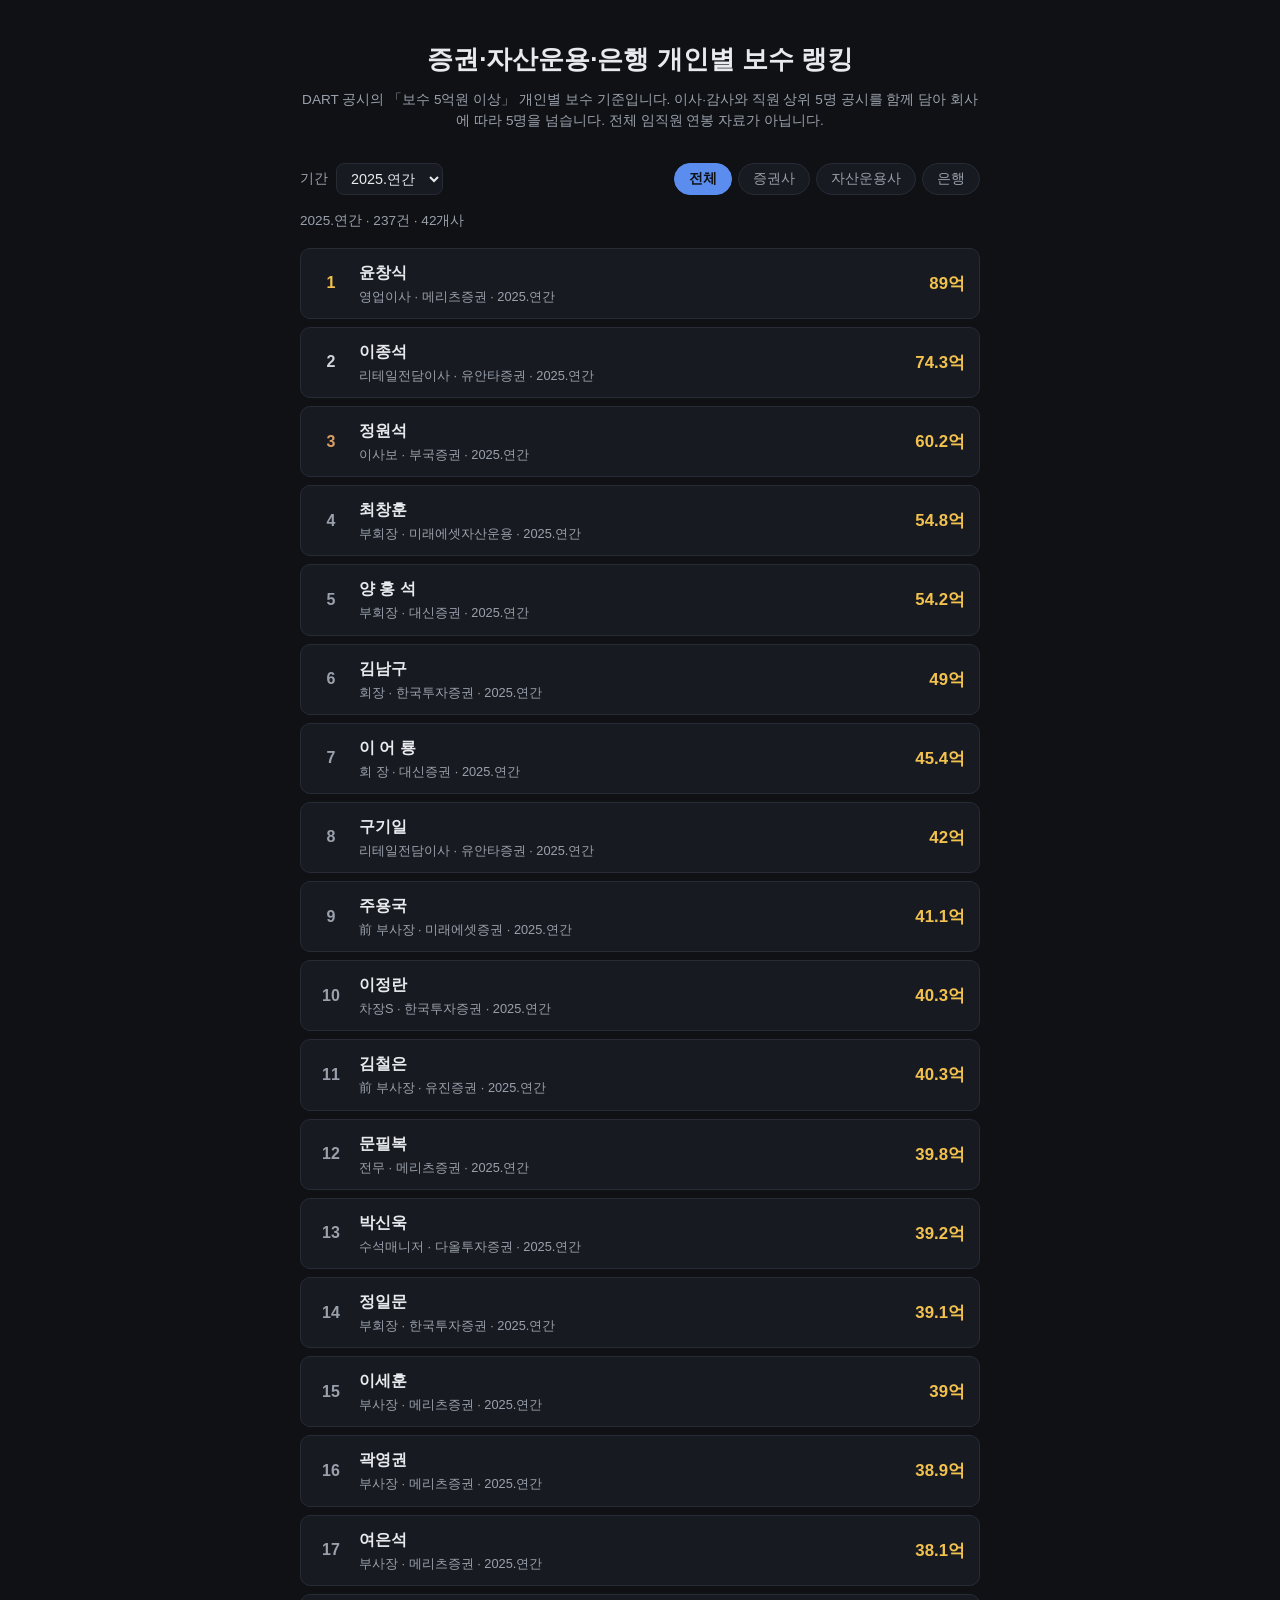
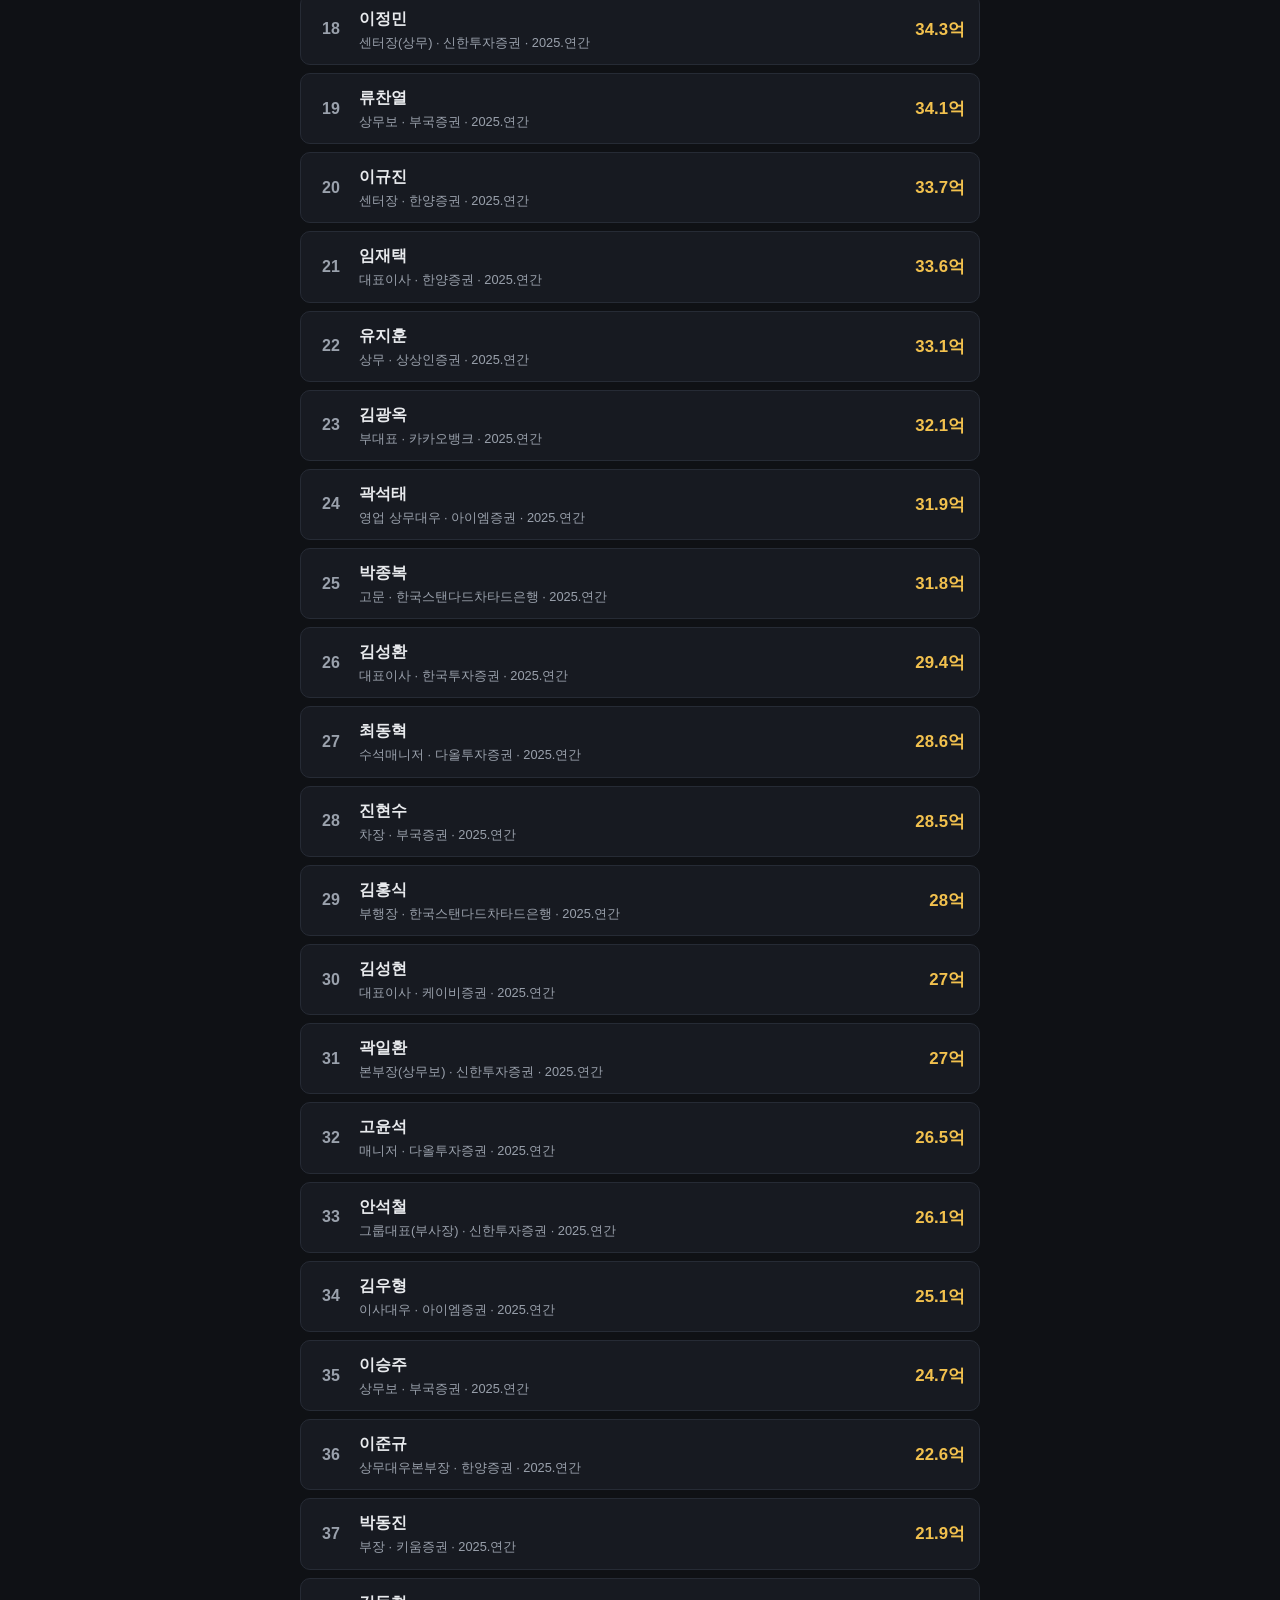
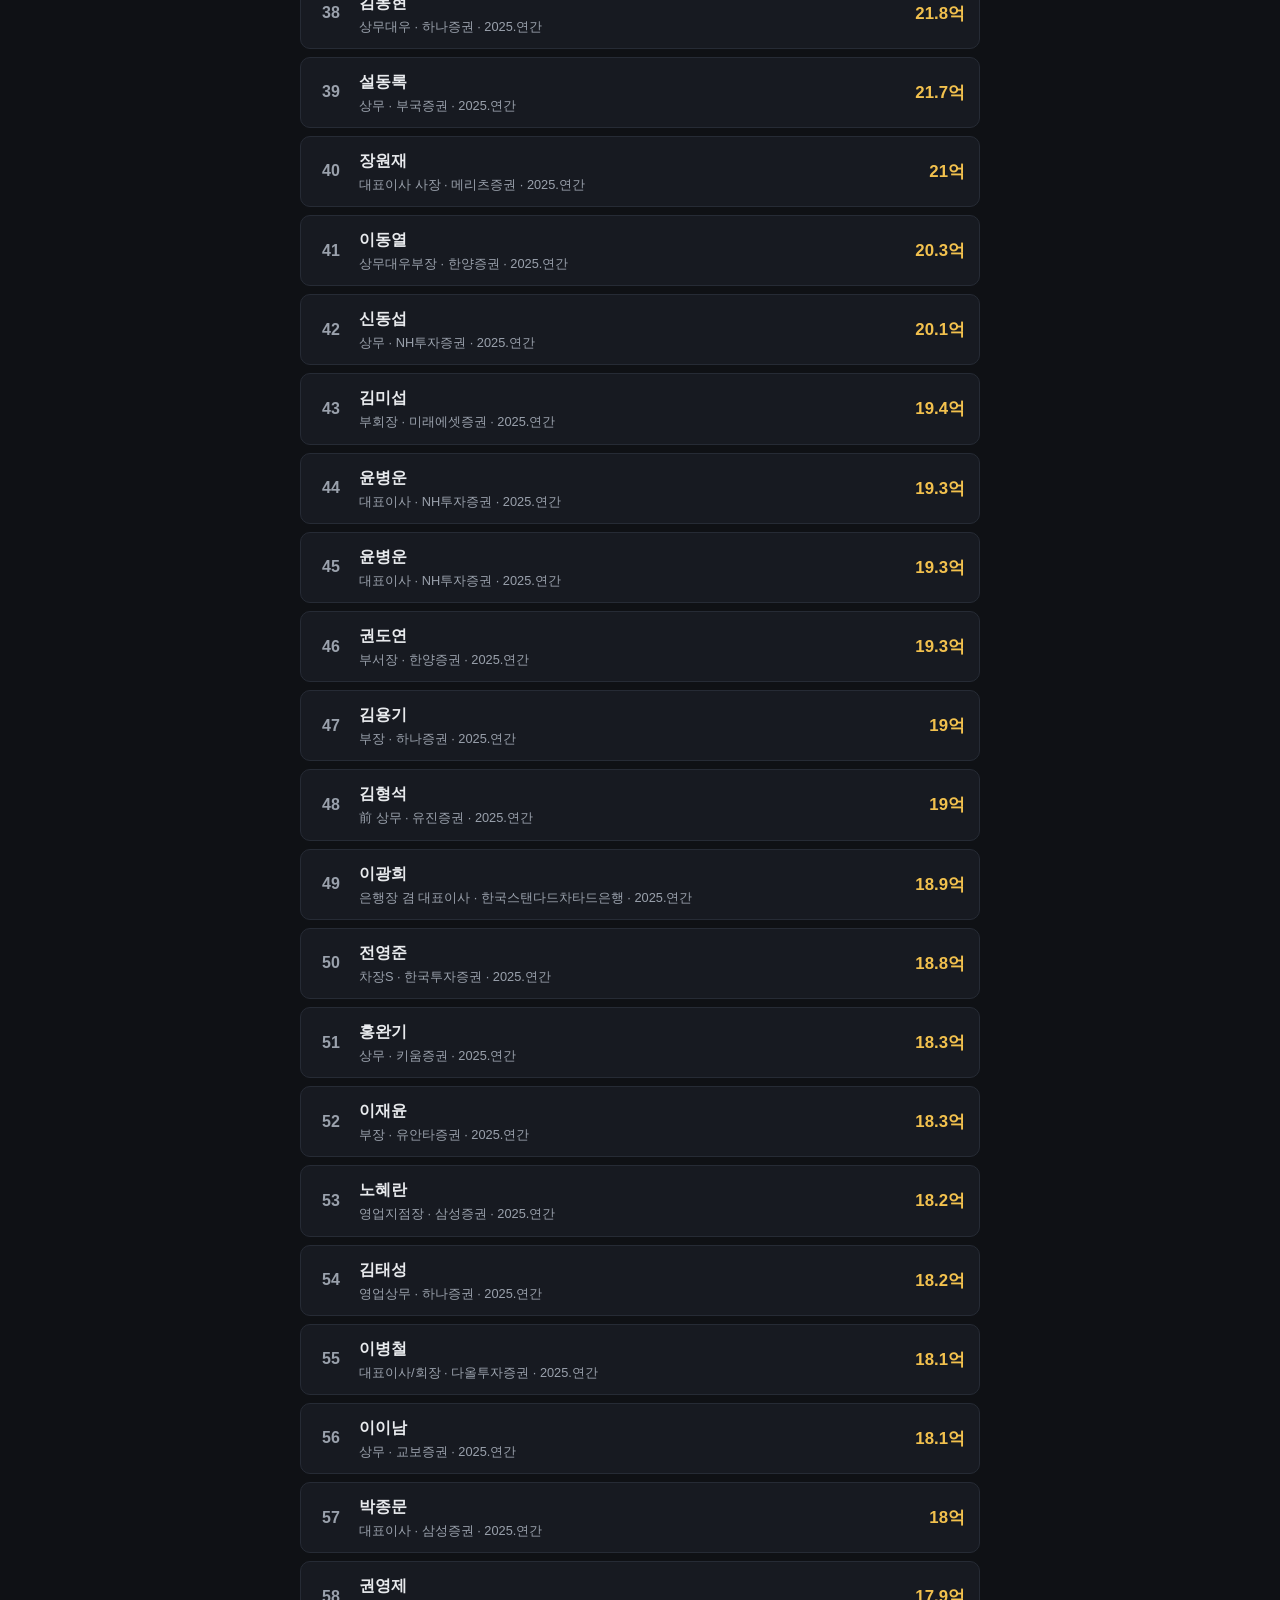
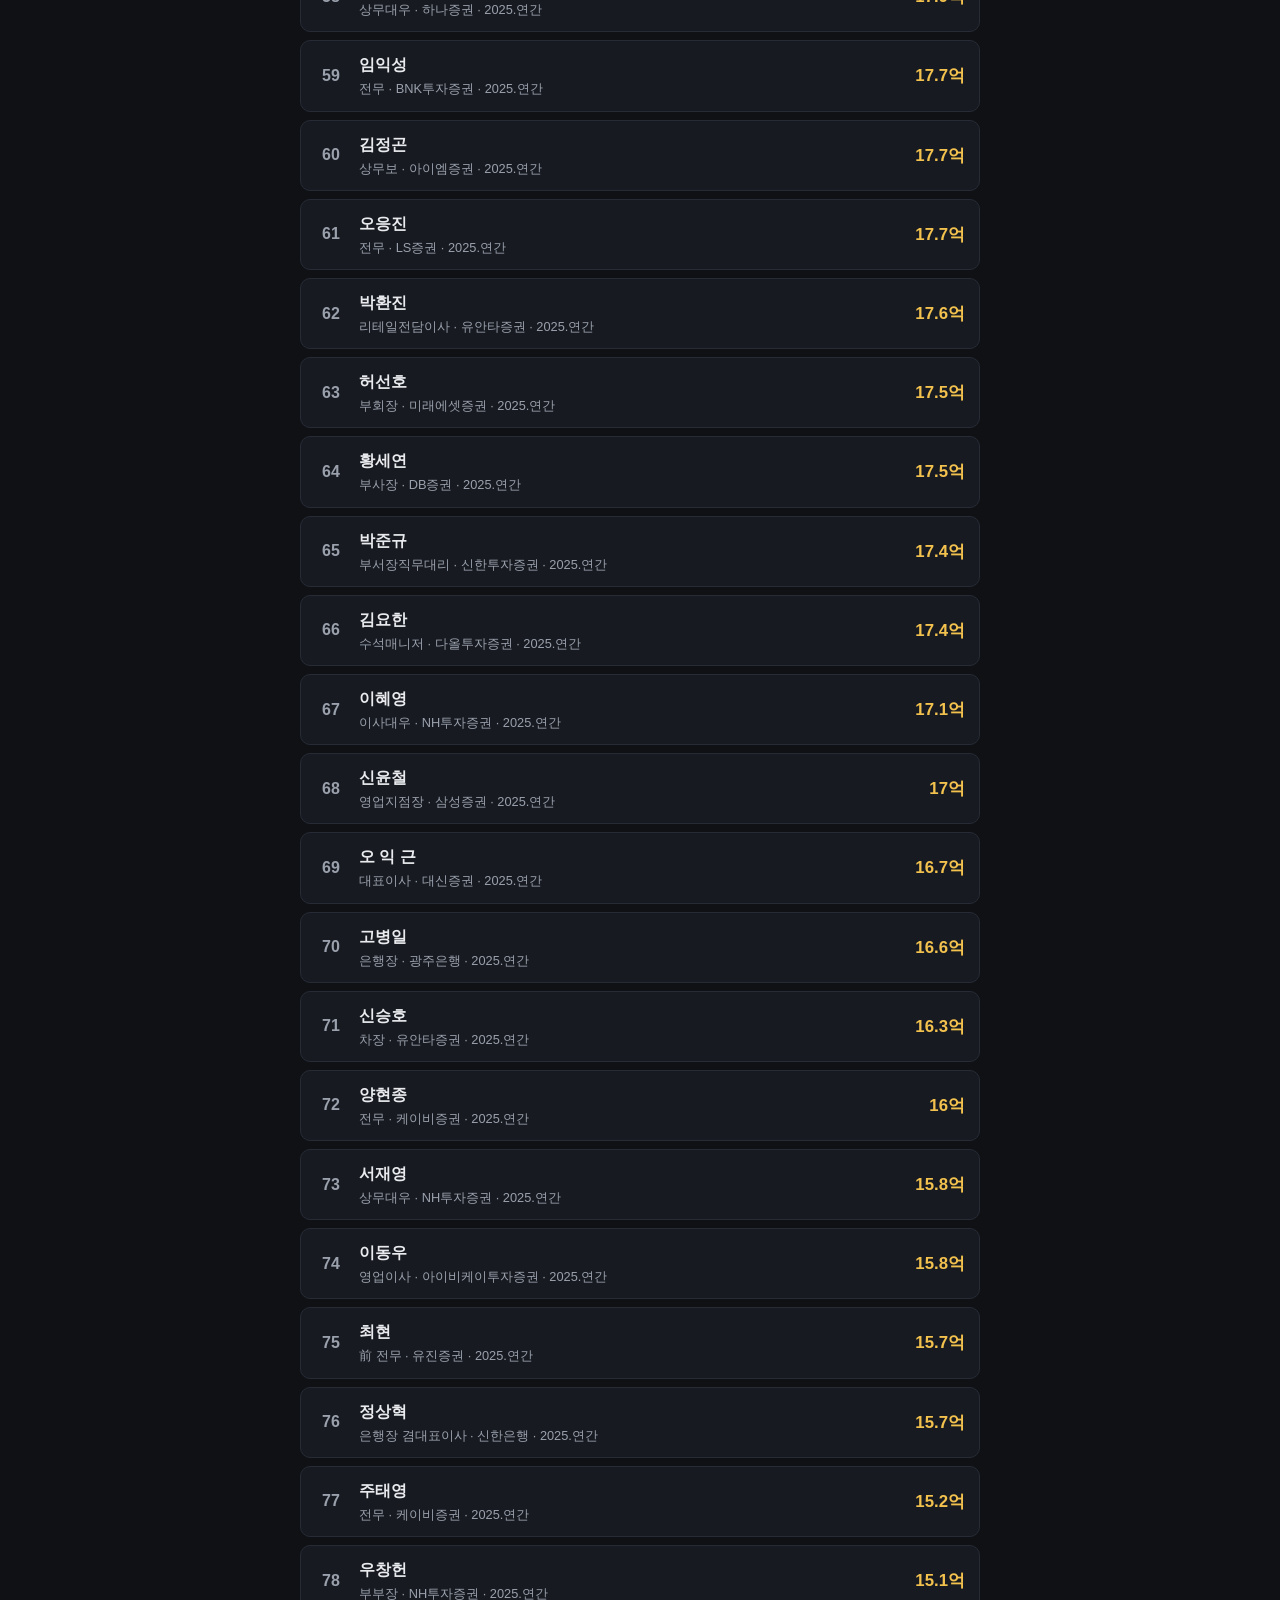
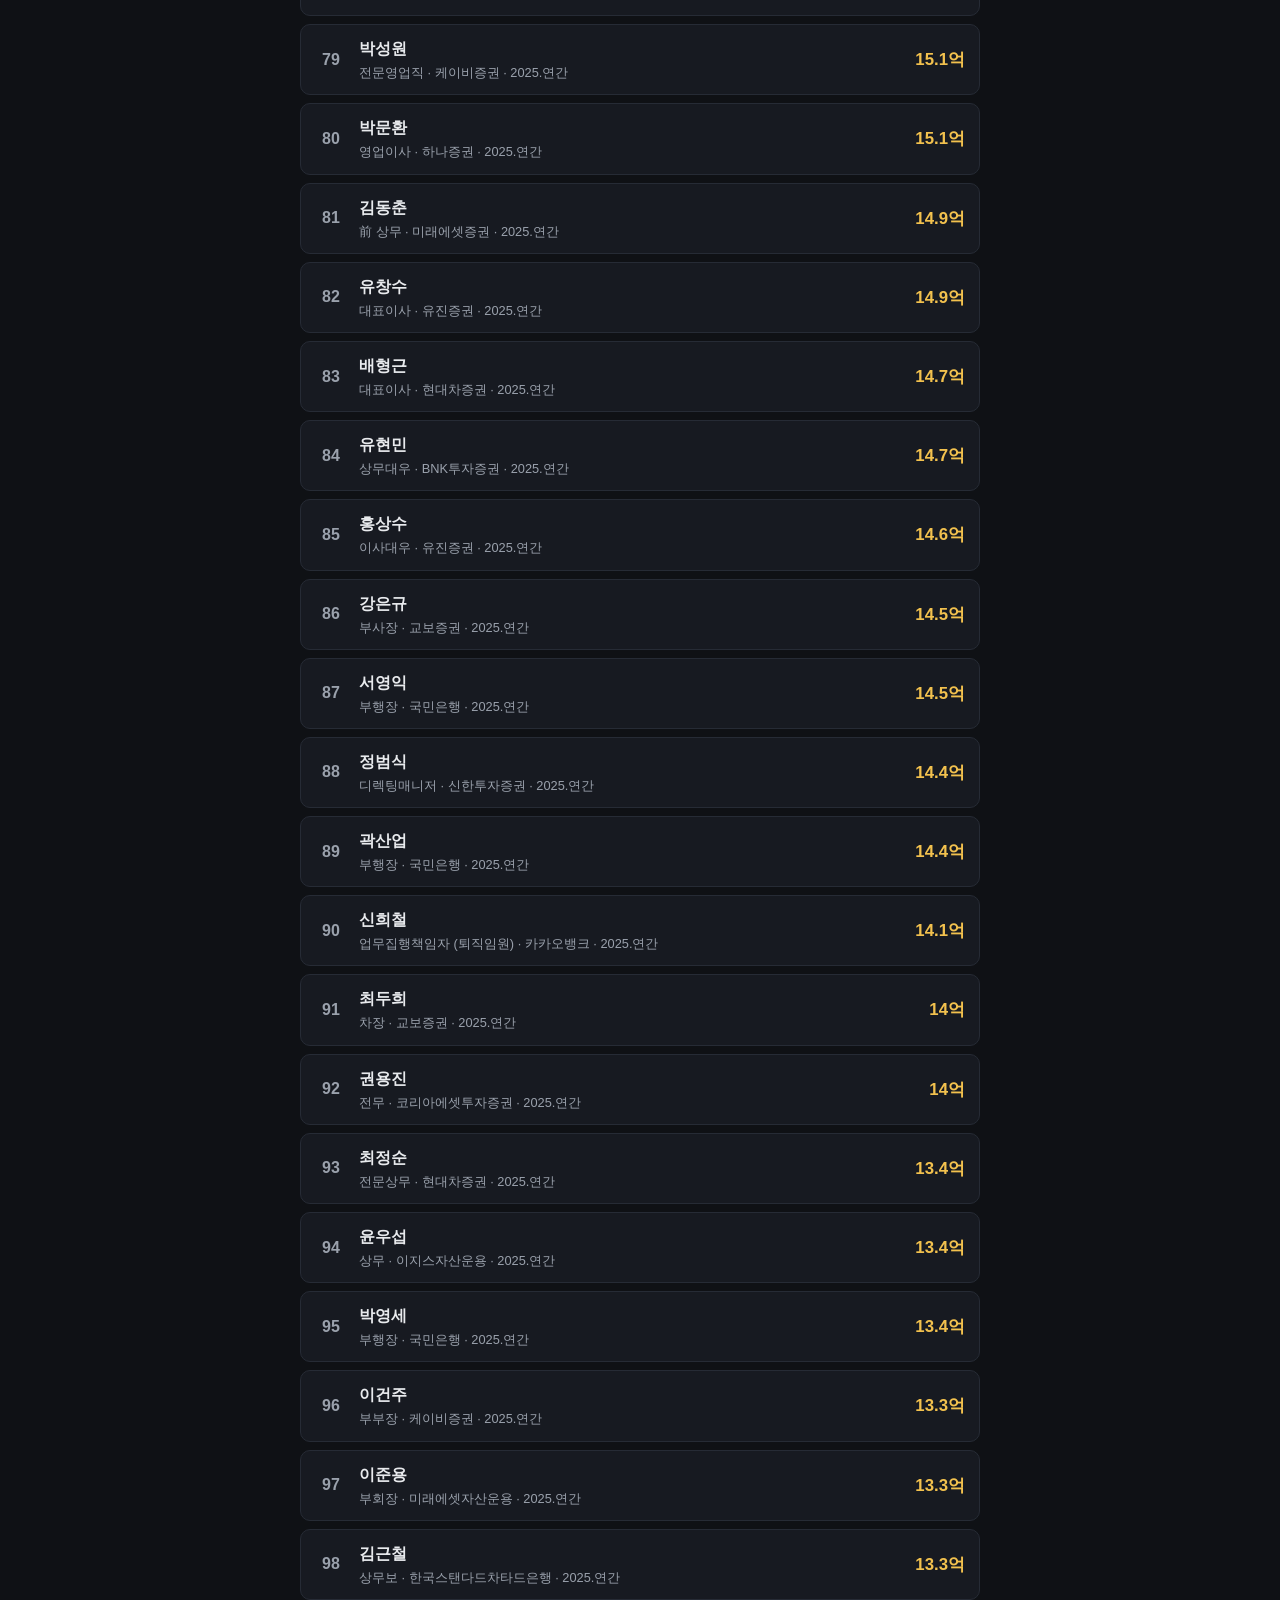
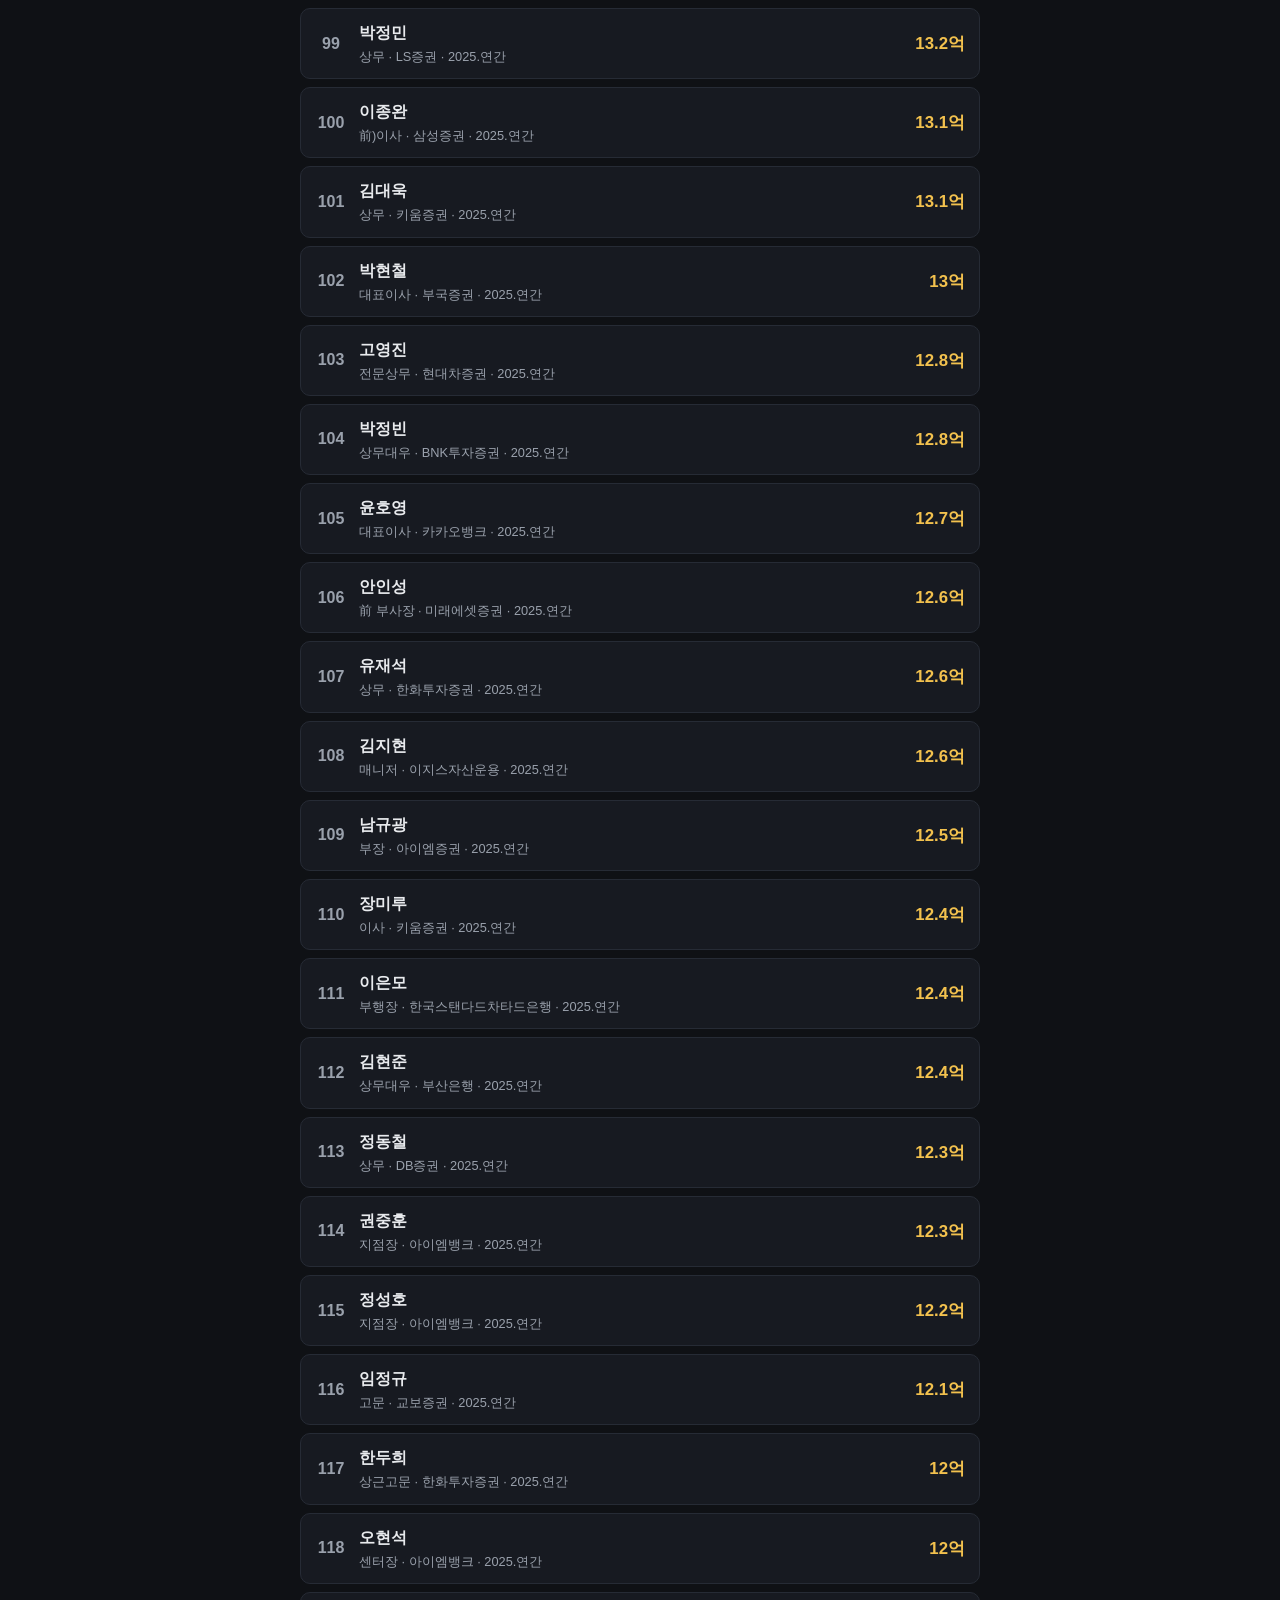
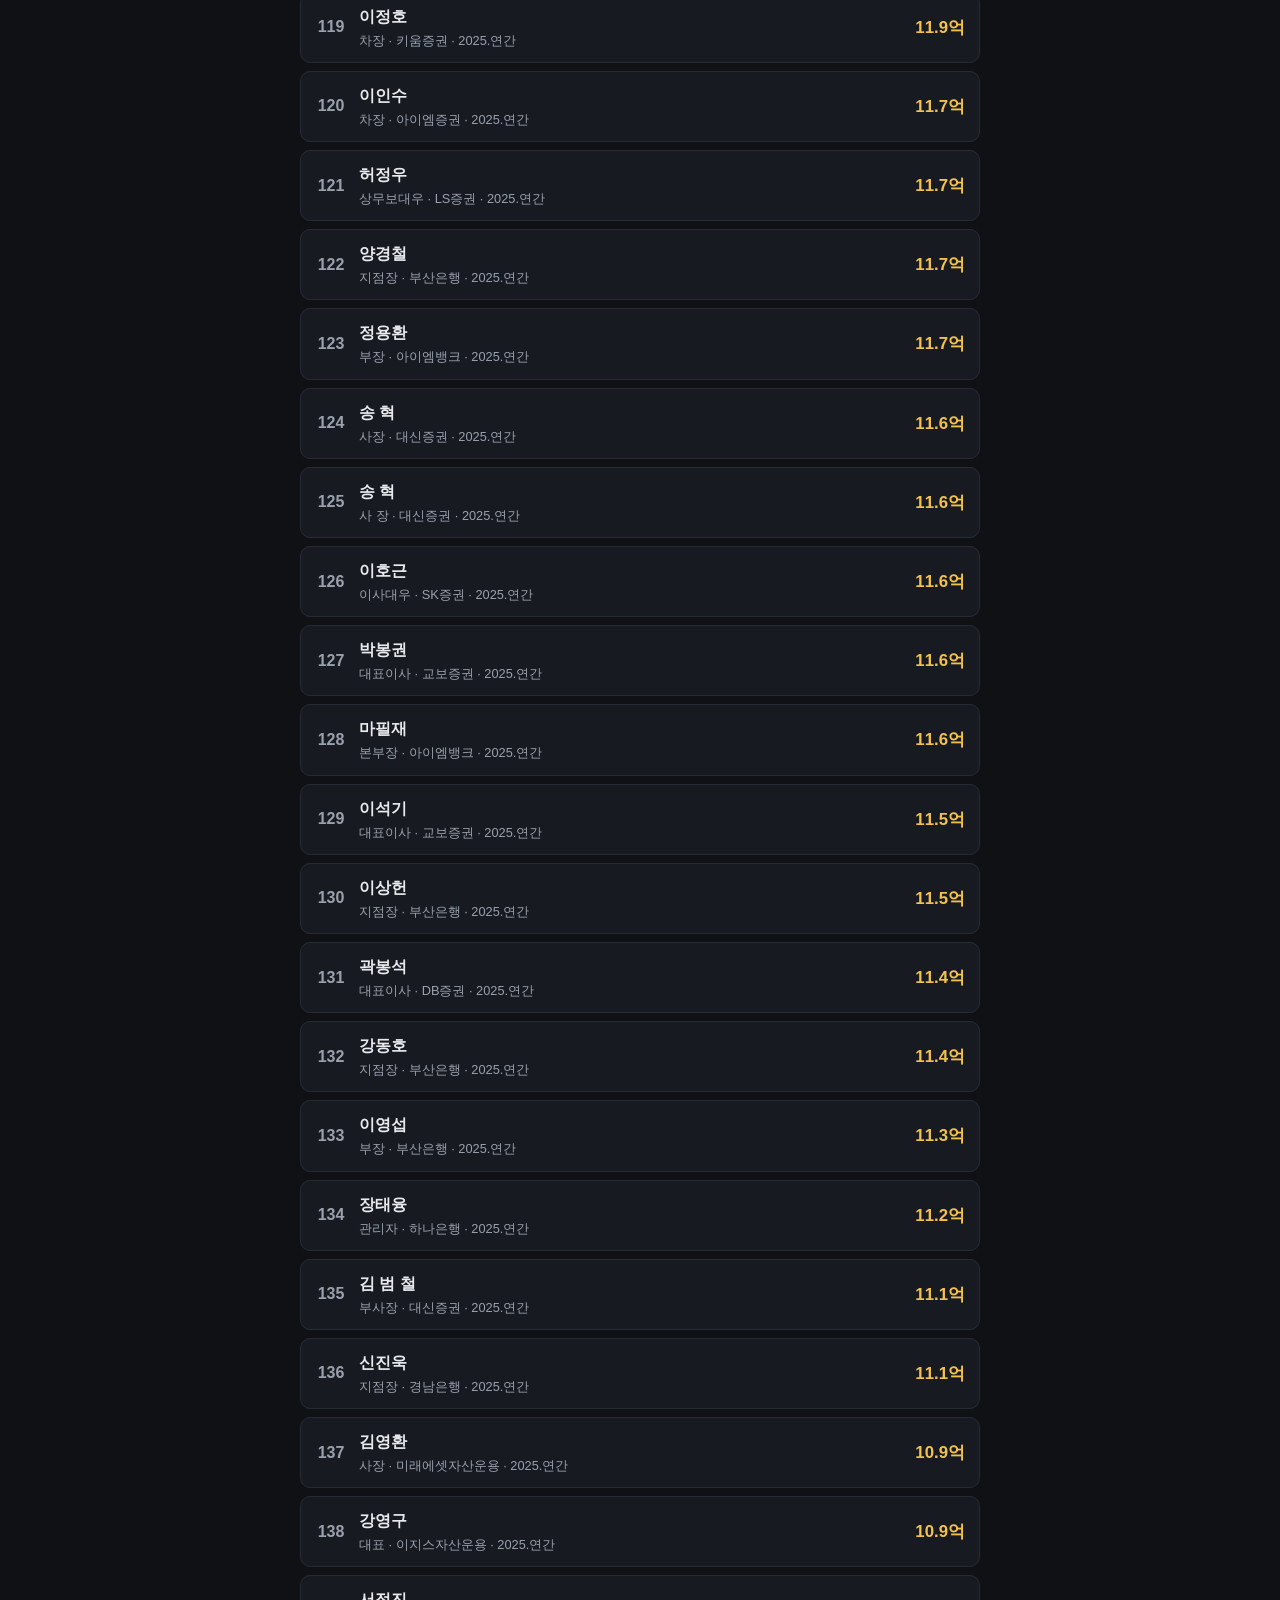
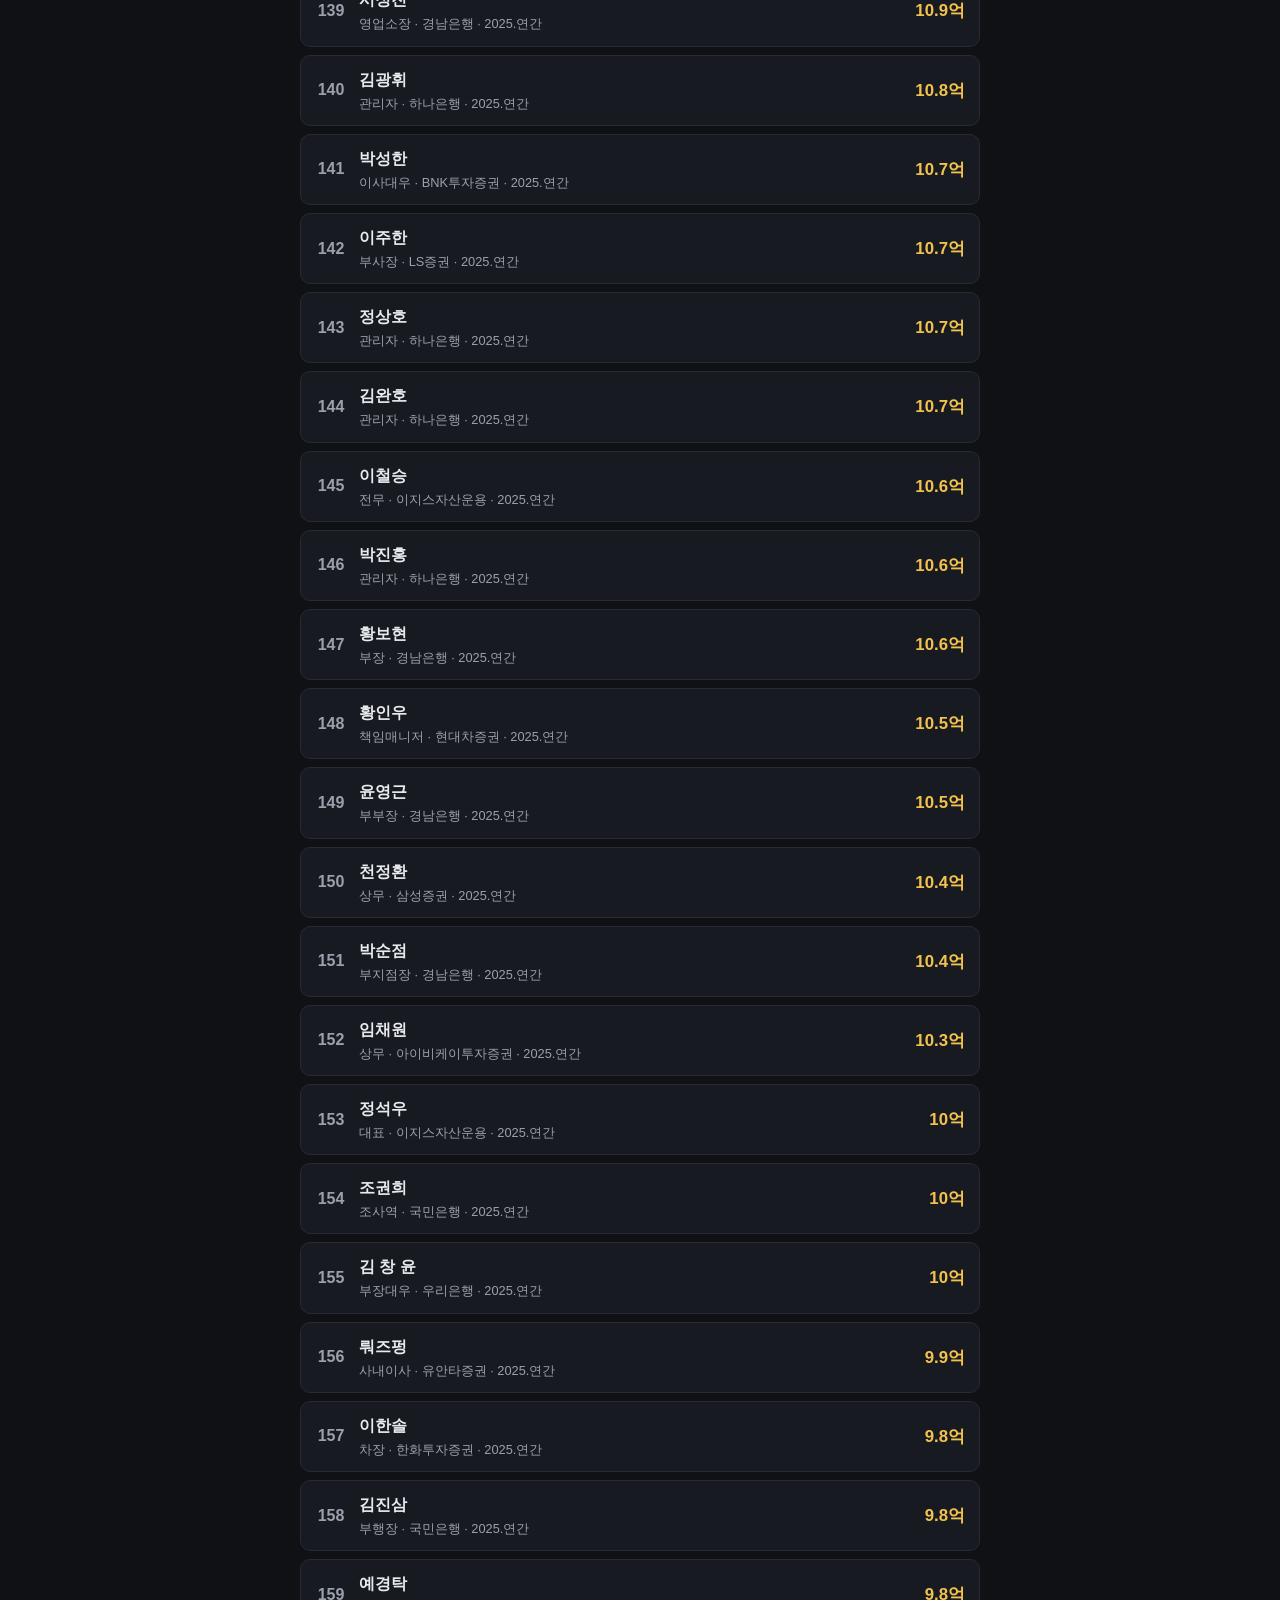
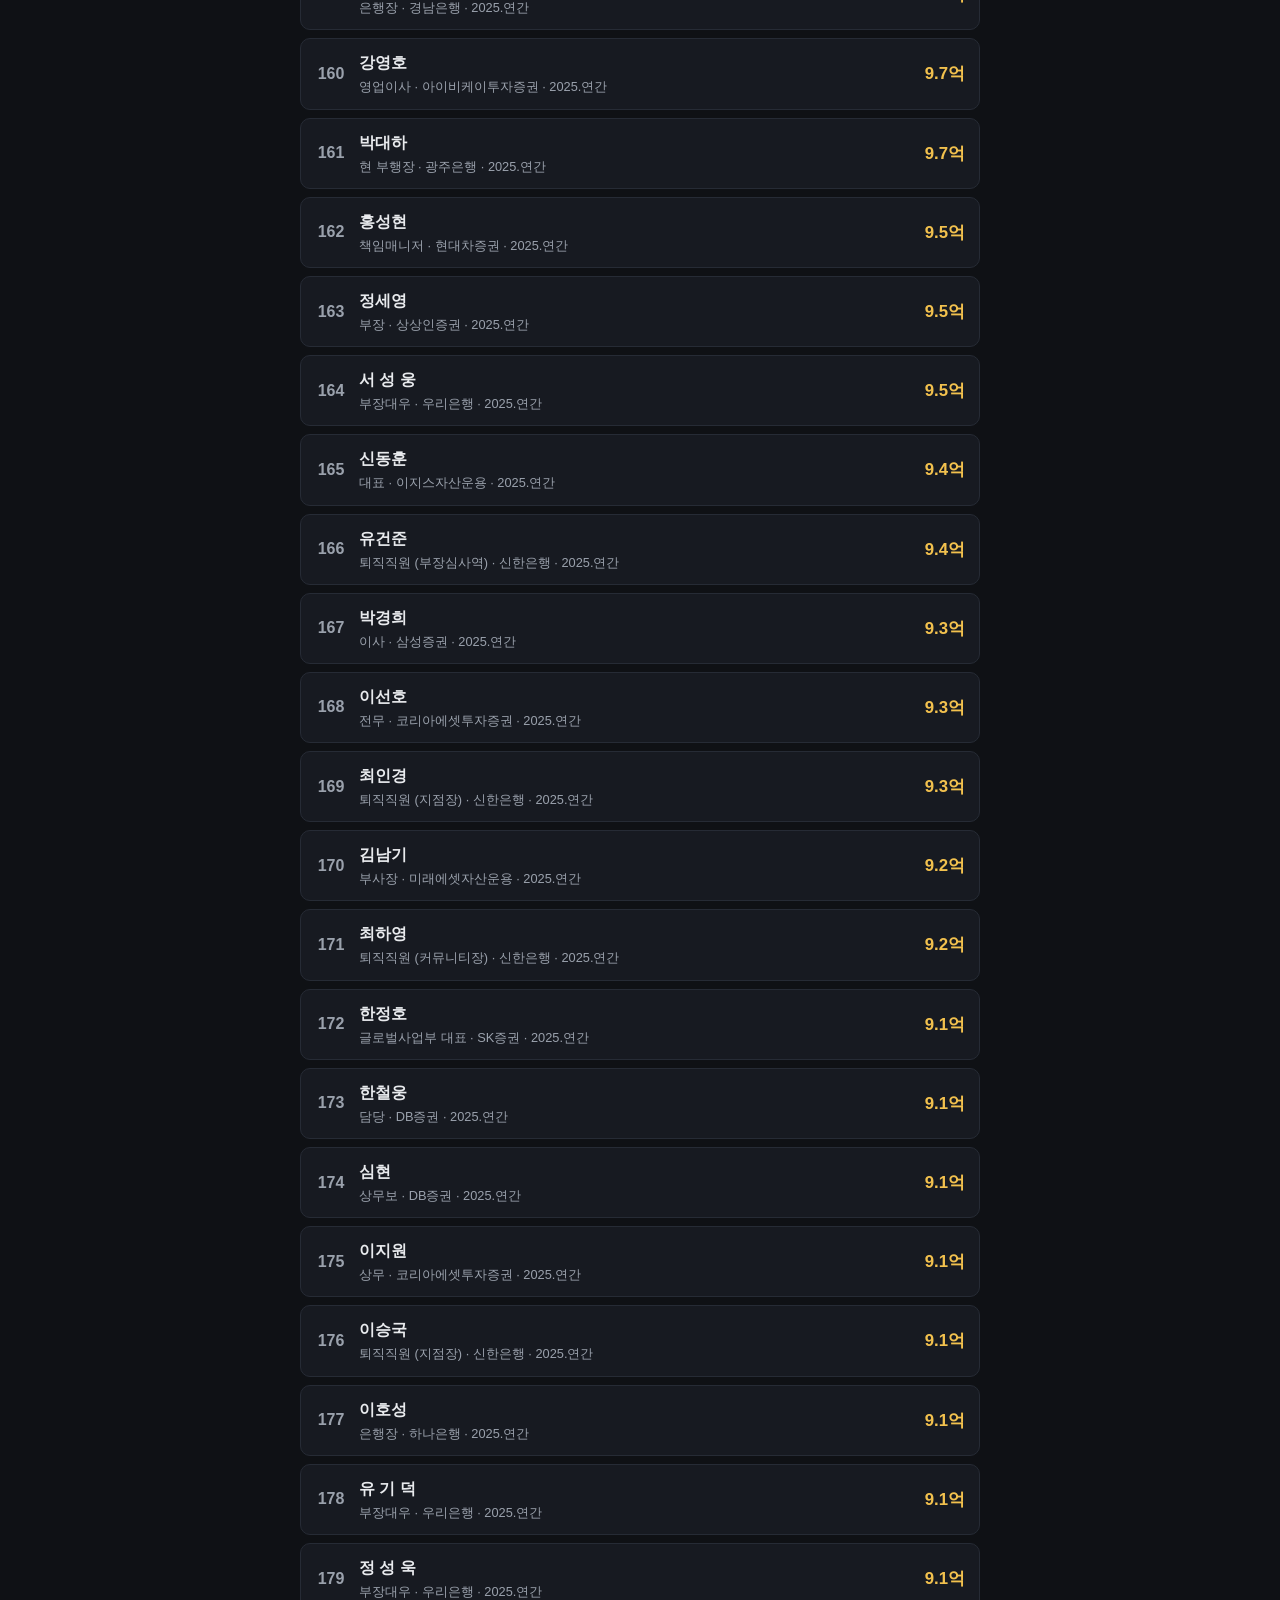
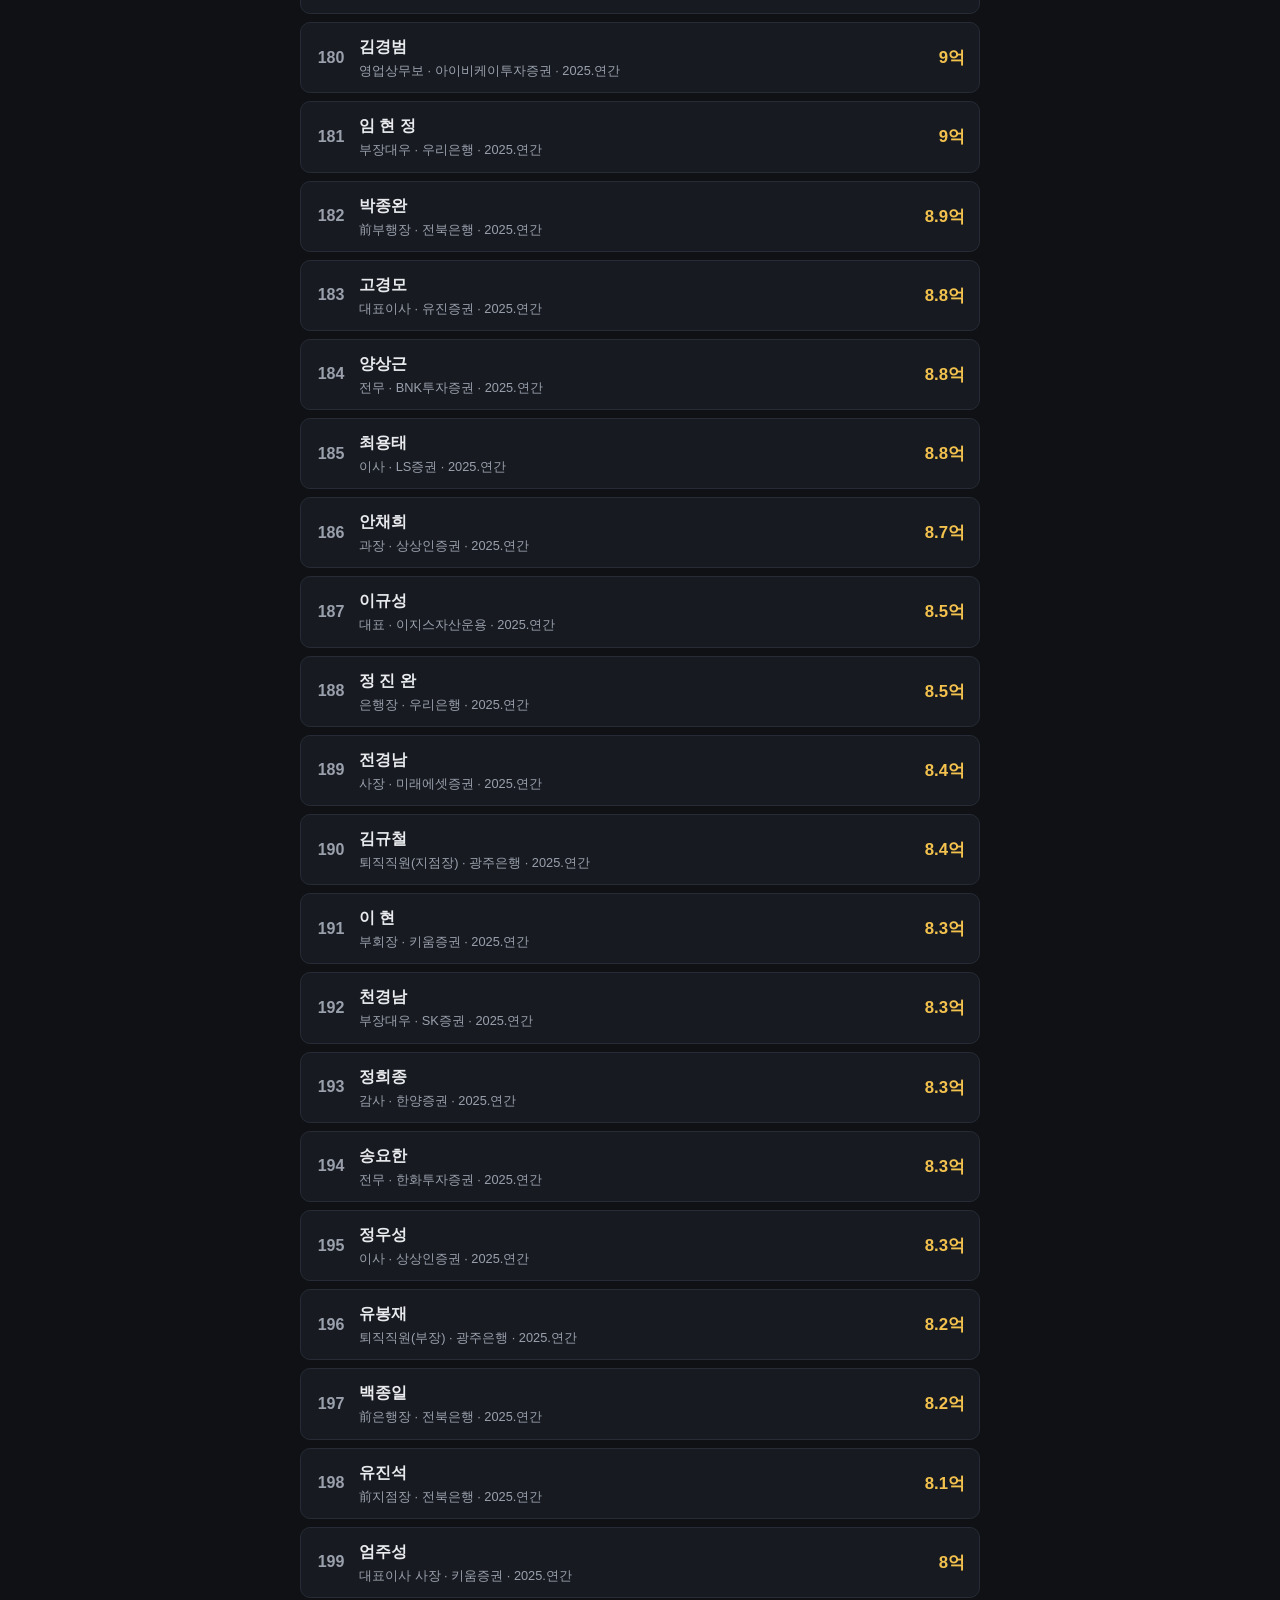
==== site/index.html @ e8e68975 "Add executive pay ranking site (OpenDART data pipeline + static site) Initial commit before final da" ====
<!DOCTYPE html>
<html lang="ko">
<head>
<meta charset="UTF-8" />
<meta name="viewport" content="width=device-width, initial-scale=1.0" />
<title>증권사·자산운용사·은행 보수 랭킹</title>
<link rel="stylesheet" href="style.css" />
</head>
<body>
  <header class="hero">
    <h1>증권·자산운용·은행 개인별 보수 랭킹</h1>
    <p class="note">
      DART 공시의 「보수 5억원 이상」 개인별 보수 기준입니다. 이사·감사와 직원 상위 5명 공시를 함께 담아
      회사에 따라 5명을 넘습니다. 전체 임직원 연봉 자료가 아닙니다.
    </p>
  </header>

  <main>
    <div class="controls">
      <label class="control">
        <span>기간</span>
        <select id="periodSelect"></select>
      </label>
      <div class="control sector-tabs" id="sectorTabs">
        <button class="tab active" data-sector="전체">전체</button>
        <button class="tab" data-sector="증권사">증권사</button>
        <button class="tab" data-sector="자산운용사">자산운용사</button>
        <button class="tab" data-sector="은행">은행</button>
      </div>
    </div>

    <div class="summary" id="summary"></div>

    <ol class="ranking" id="ranking"></ol>
  </main>

  <footer>
    <p>자료: OpenDART(금융감독원 전자공시시스템) · 5억원 이상 공시 기준</p>
  </footer>

  <script src="data.js"></script>
  <script src="app.js"></script>
</body>
</html>
---- site/style.css ----
:root {
  --bg: #0f1115;
  --card: #171a21;
  --border: #262b35;
  --text: #e8eaed;
  --muted: #9aa1ac;
  --accent: #f2c14e;
  --accent-2: #5b8def;
}

* { box-sizing: border-box; }

body {
  margin: 0;
  background: var(--bg);
  color: var(--text);
  font-family: -apple-system, BlinkMacSystemFont, "Segoe UI", "Malgun Gothic", sans-serif;
  line-height: 1.5;
}

.hero {
  max-width: 720px;
  margin: 0 auto;
  padding: 40px 20px 12px;
  text-align: center;
}

.hero h1 {
  font-size: 1.6rem;
  margin: 0 0 12px;
}

.hero .note {
  font-size: 0.85rem;
  color: var(--muted);
  margin: 0;
}

main {
  max-width: 720px;
  margin: 0 auto;
  padding: 20px;
}

.controls {
  display: flex;
  flex-wrap: wrap;
  gap: 12px;
  align-items: center;
  justify-content: space-between;
  margin-bottom: 16px;
}

.control {
  display: flex;
  align-items: center;
  gap: 8px;
  font-size: 0.85rem;
  color: var(--muted);
}

select {
  background: var(--card);
  color: var(--text);
  border: 1px solid var(--border);
  border-radius: 8px;
  padding: 6px 10px;
  font-size: 0.9rem;
}

.sector-tabs {
  display: flex;
  gap: 6px;
}

.tab {
  background: var(--card);
  color: var(--muted);
  border: 1px solid var(--border);
  border-radius: 999px;
  padding: 6px 14px;
  font-size: 0.85rem;
  cursor: pointer;
}

.tab.active {
  background: var(--accent-2);
  color: #0f1115;
  border-color: var(--accent-2);
  font-weight: 600;
}

.summary {
  font-size: 0.85rem;
  color: var(--muted);
  margin-bottom: 16px;
}

.ranking {
  list-style: none;
  margin: 0;
  padding: 0;
  display: flex;
  flex-direction: column;
  gap: 8px;
}

.row {
  display: grid;
  grid-template-columns: 32px 1fr auto;
  align-items: center;
  gap: 12px;
  background: var(--card);
  border: 1px solid var(--border);
  border-radius: 10px;
  padding: 12px 14px;
}

.rank {
  font-weight: 700;
  color: var(--muted);
  text-align: center;
}

.row:nth-child(1) .rank { color: var(--accent); }
.row:nth-child(2) .rank { color: #cfd4dc; }
.row:nth-child(3) .rank { color: #d9a066; }

.who .name {
  font-weight: 600;
  font-size: 1rem;
}

.who .meta {
  font-size: 0.8rem;
  color: var(--muted);
  margin-top: 2px;
}

.amount {
  font-weight: 700;
  font-size: 1.05rem;
  color: var(--accent);
  white-space: nowrap;
}

footer {
  text-align: center;
  color: var(--muted);
  font-size: 0.8rem;
  padding: 30px 20px 50px;
}

.empty {
  text-align: center;
  color: var(--muted);
  padding: 40px 0;
}
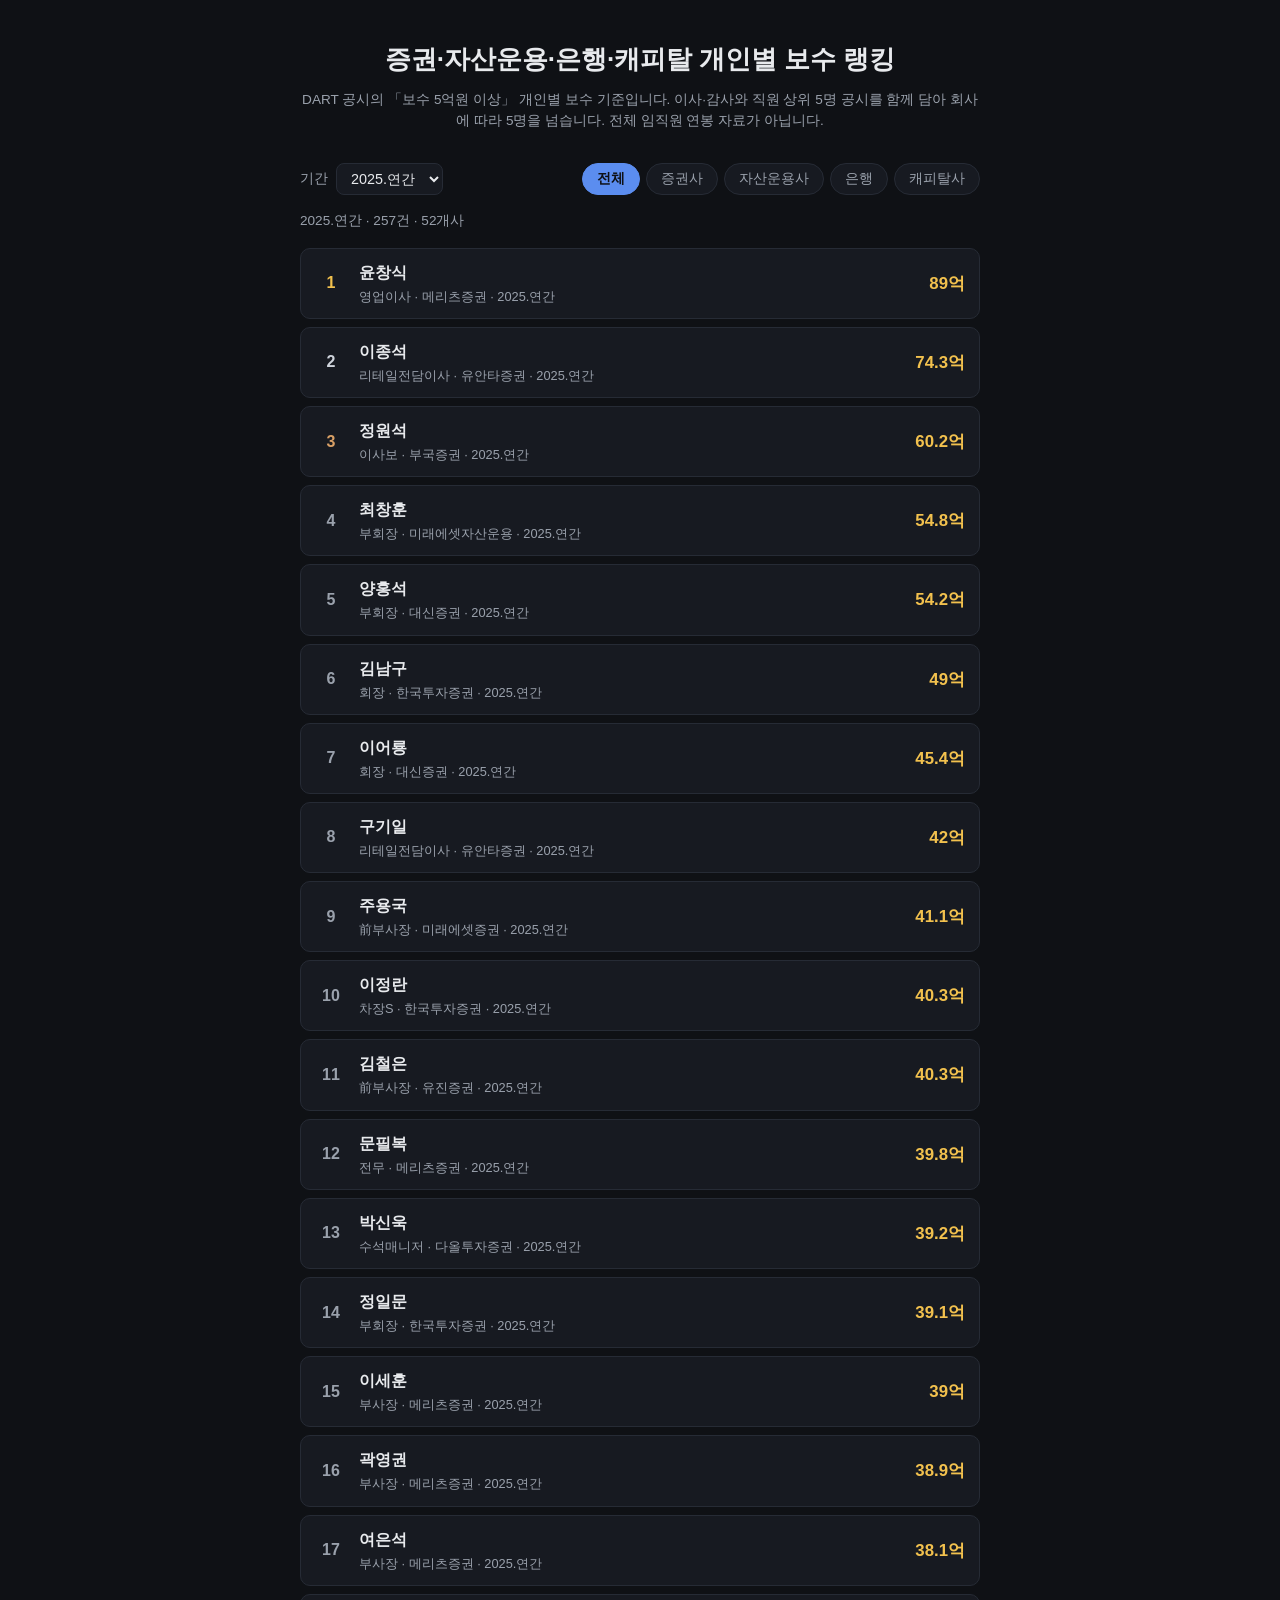
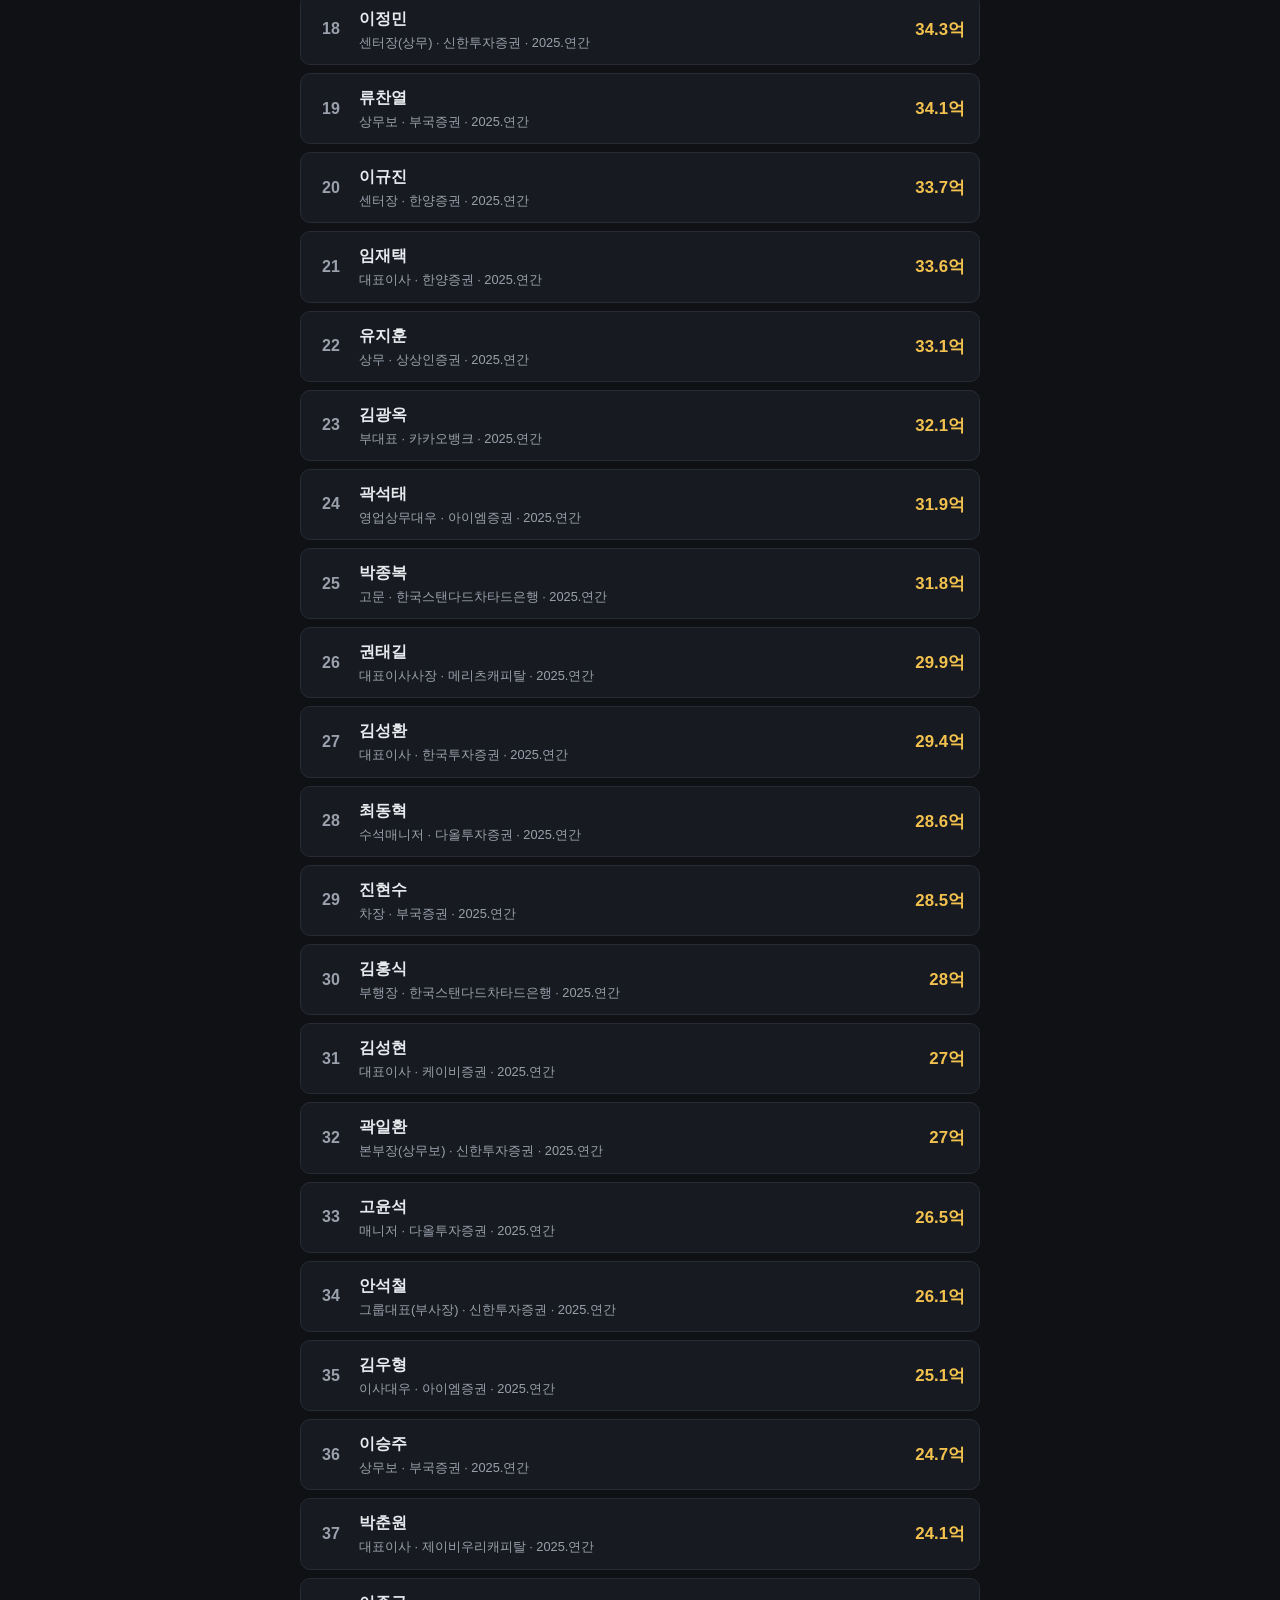
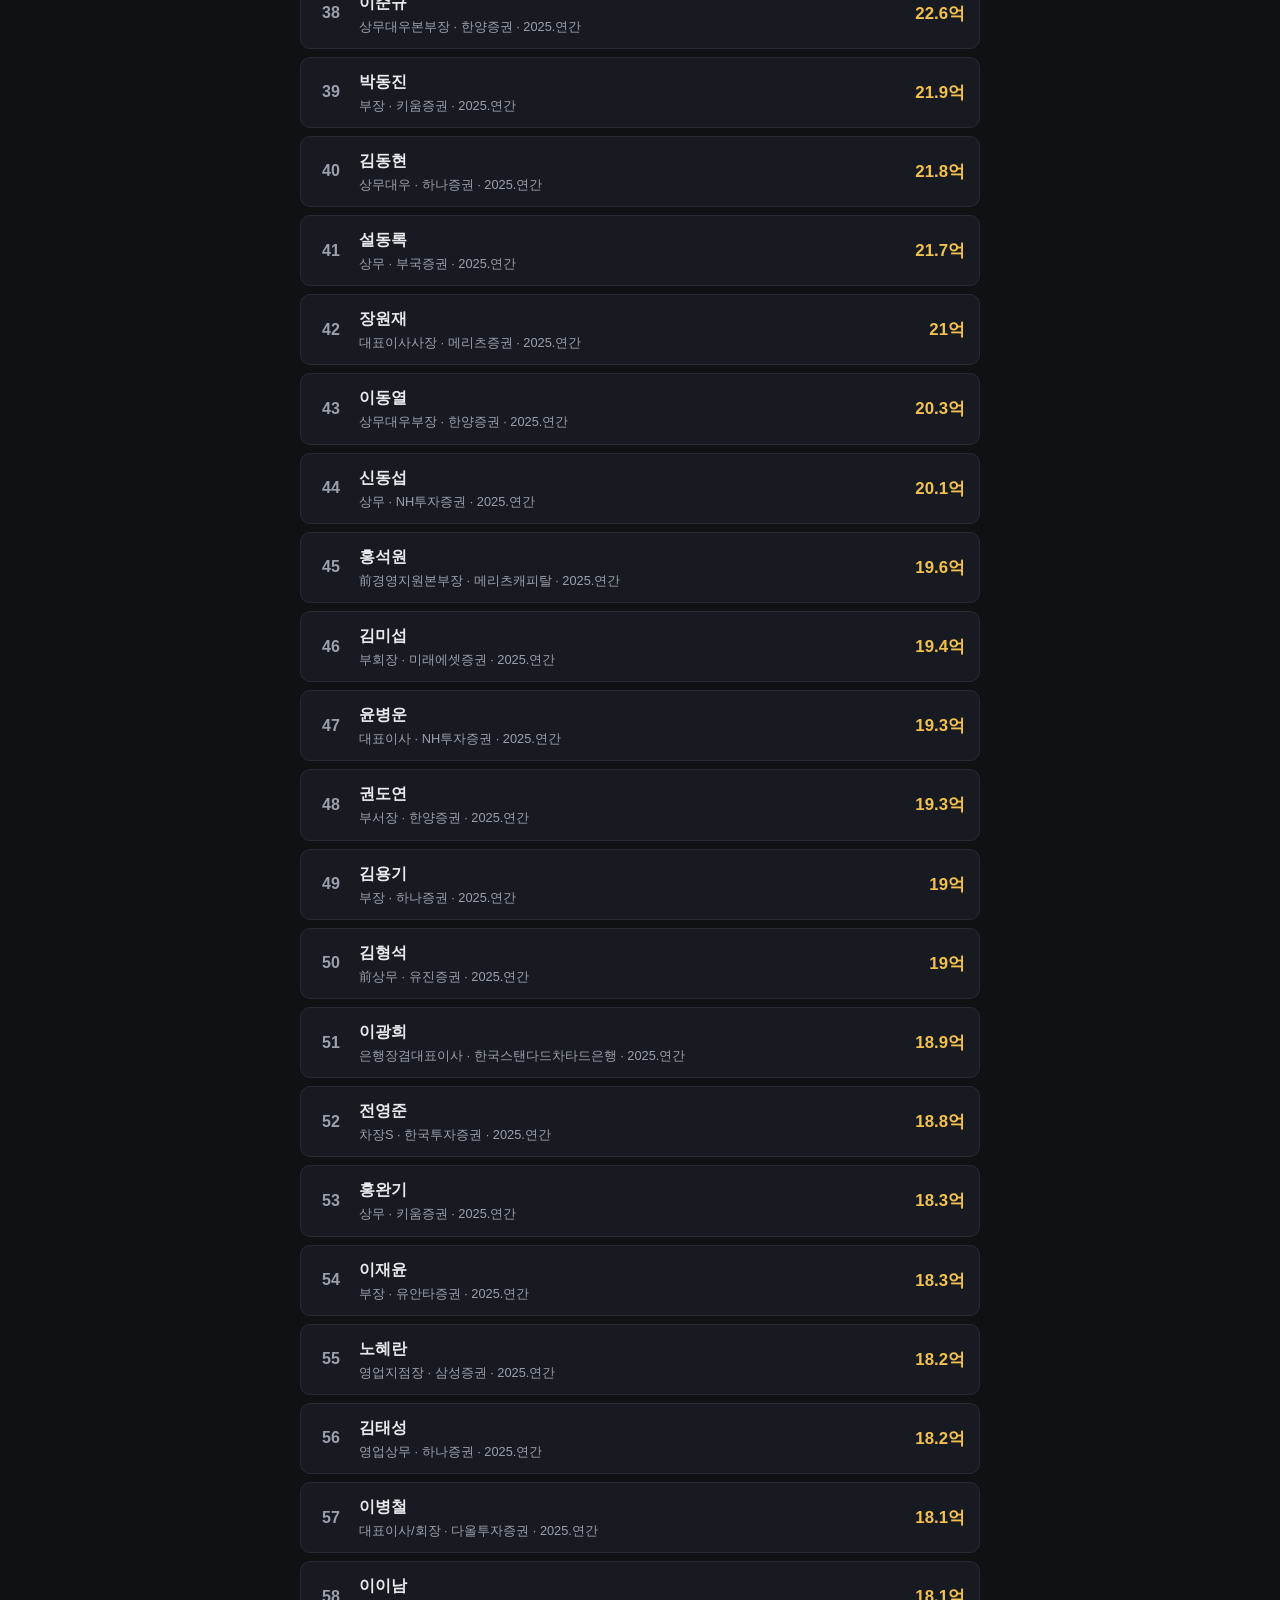
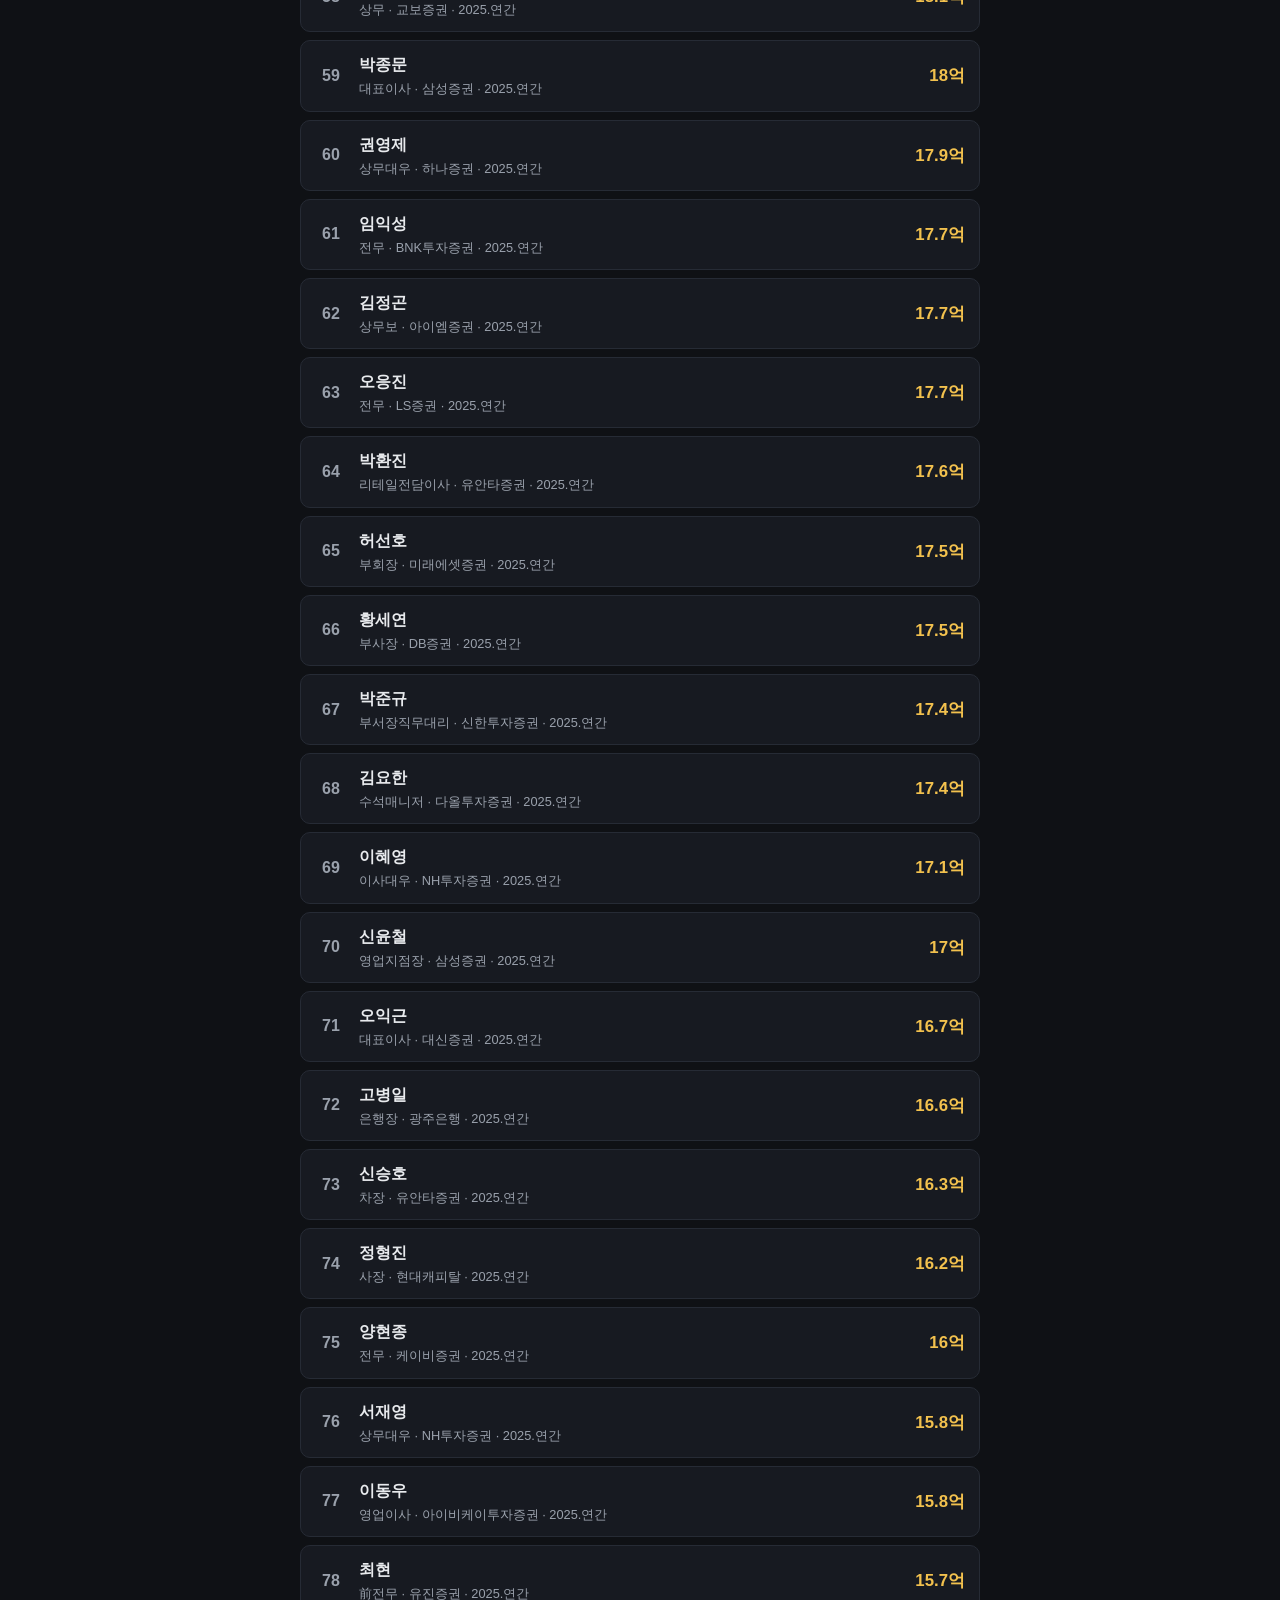
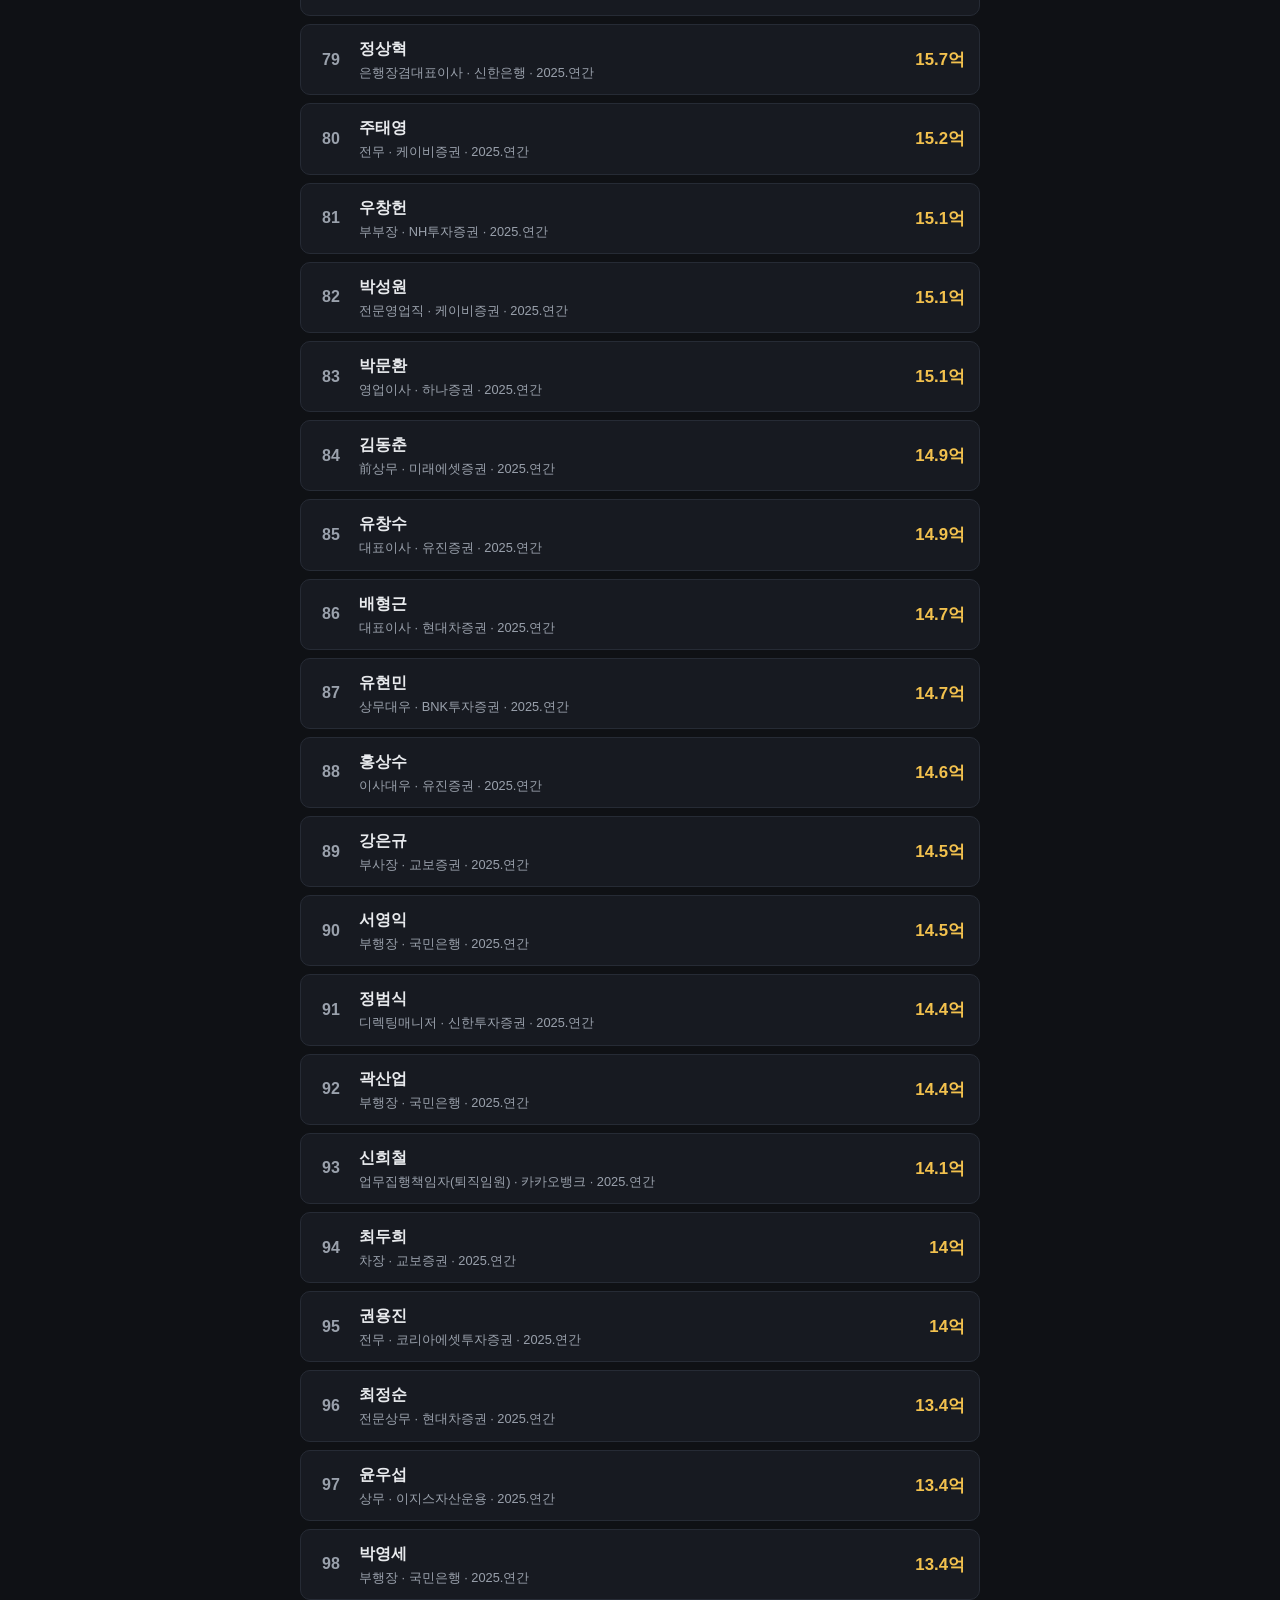
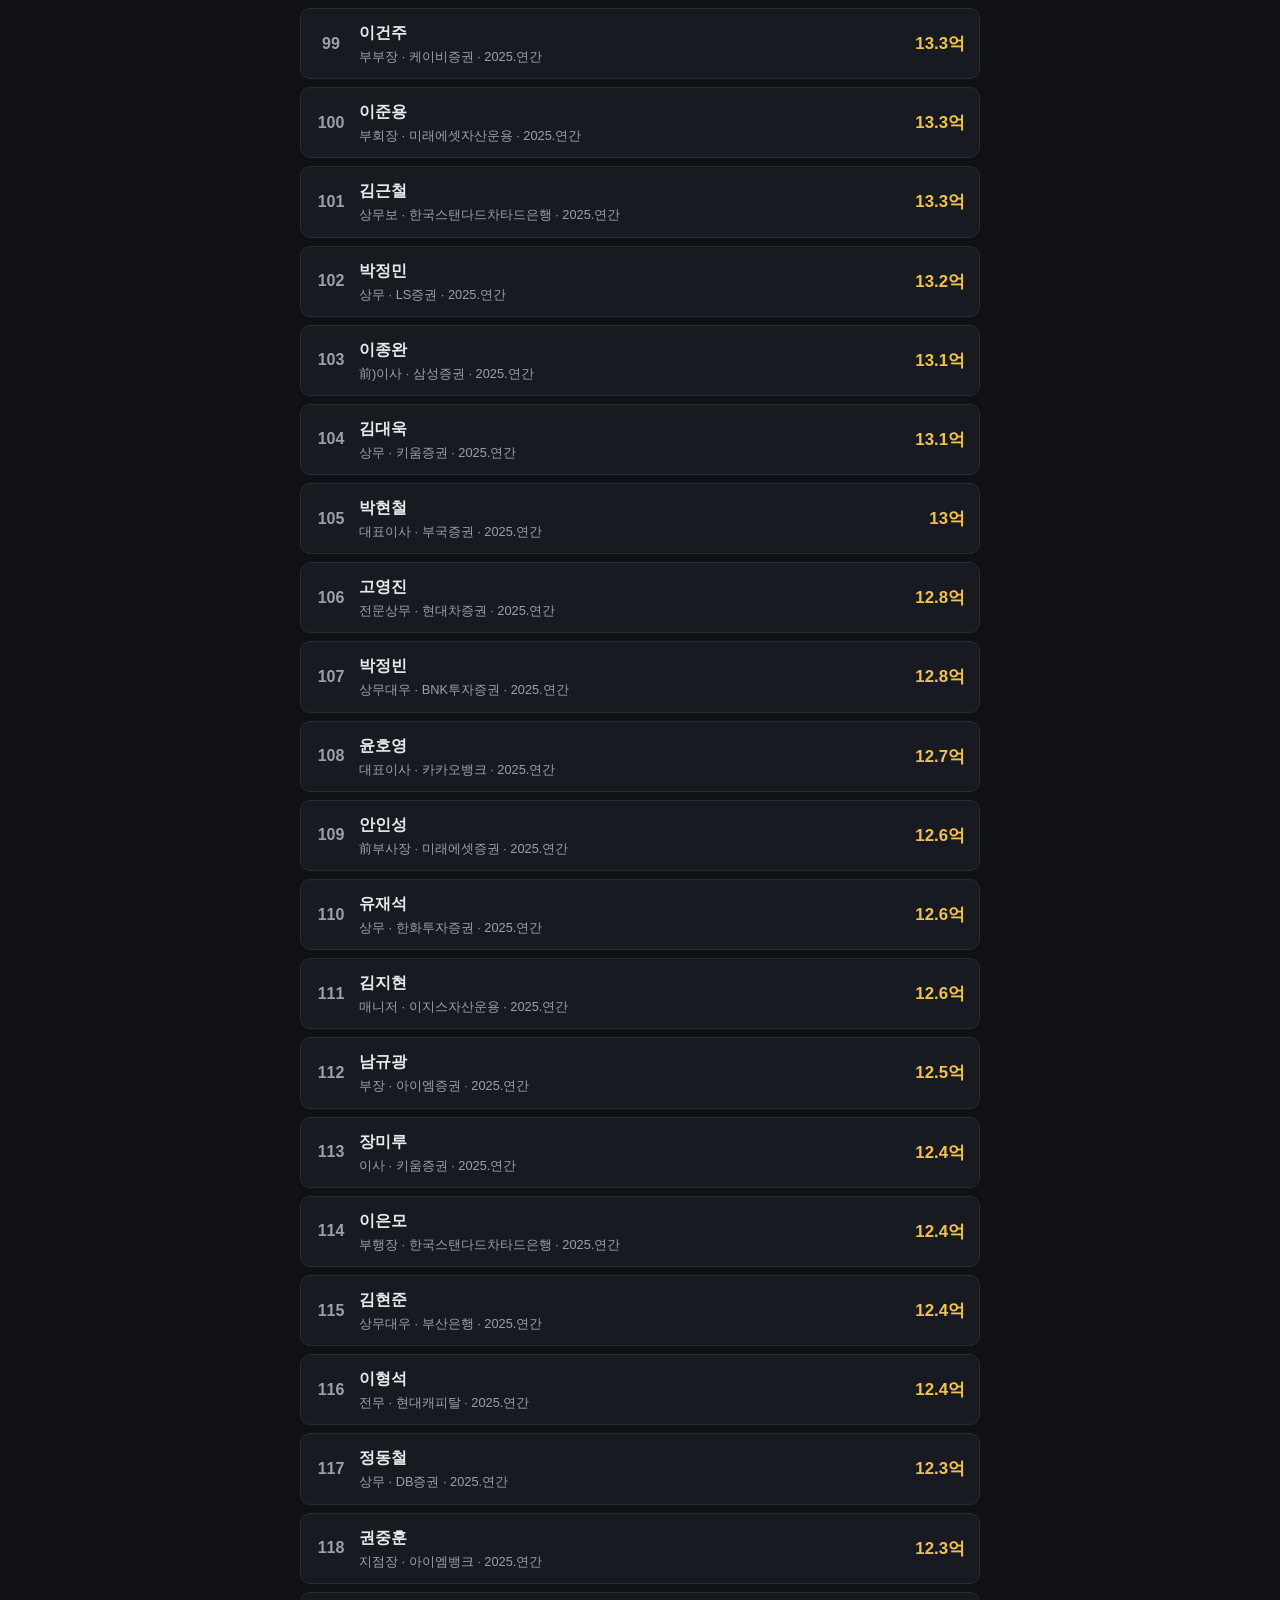
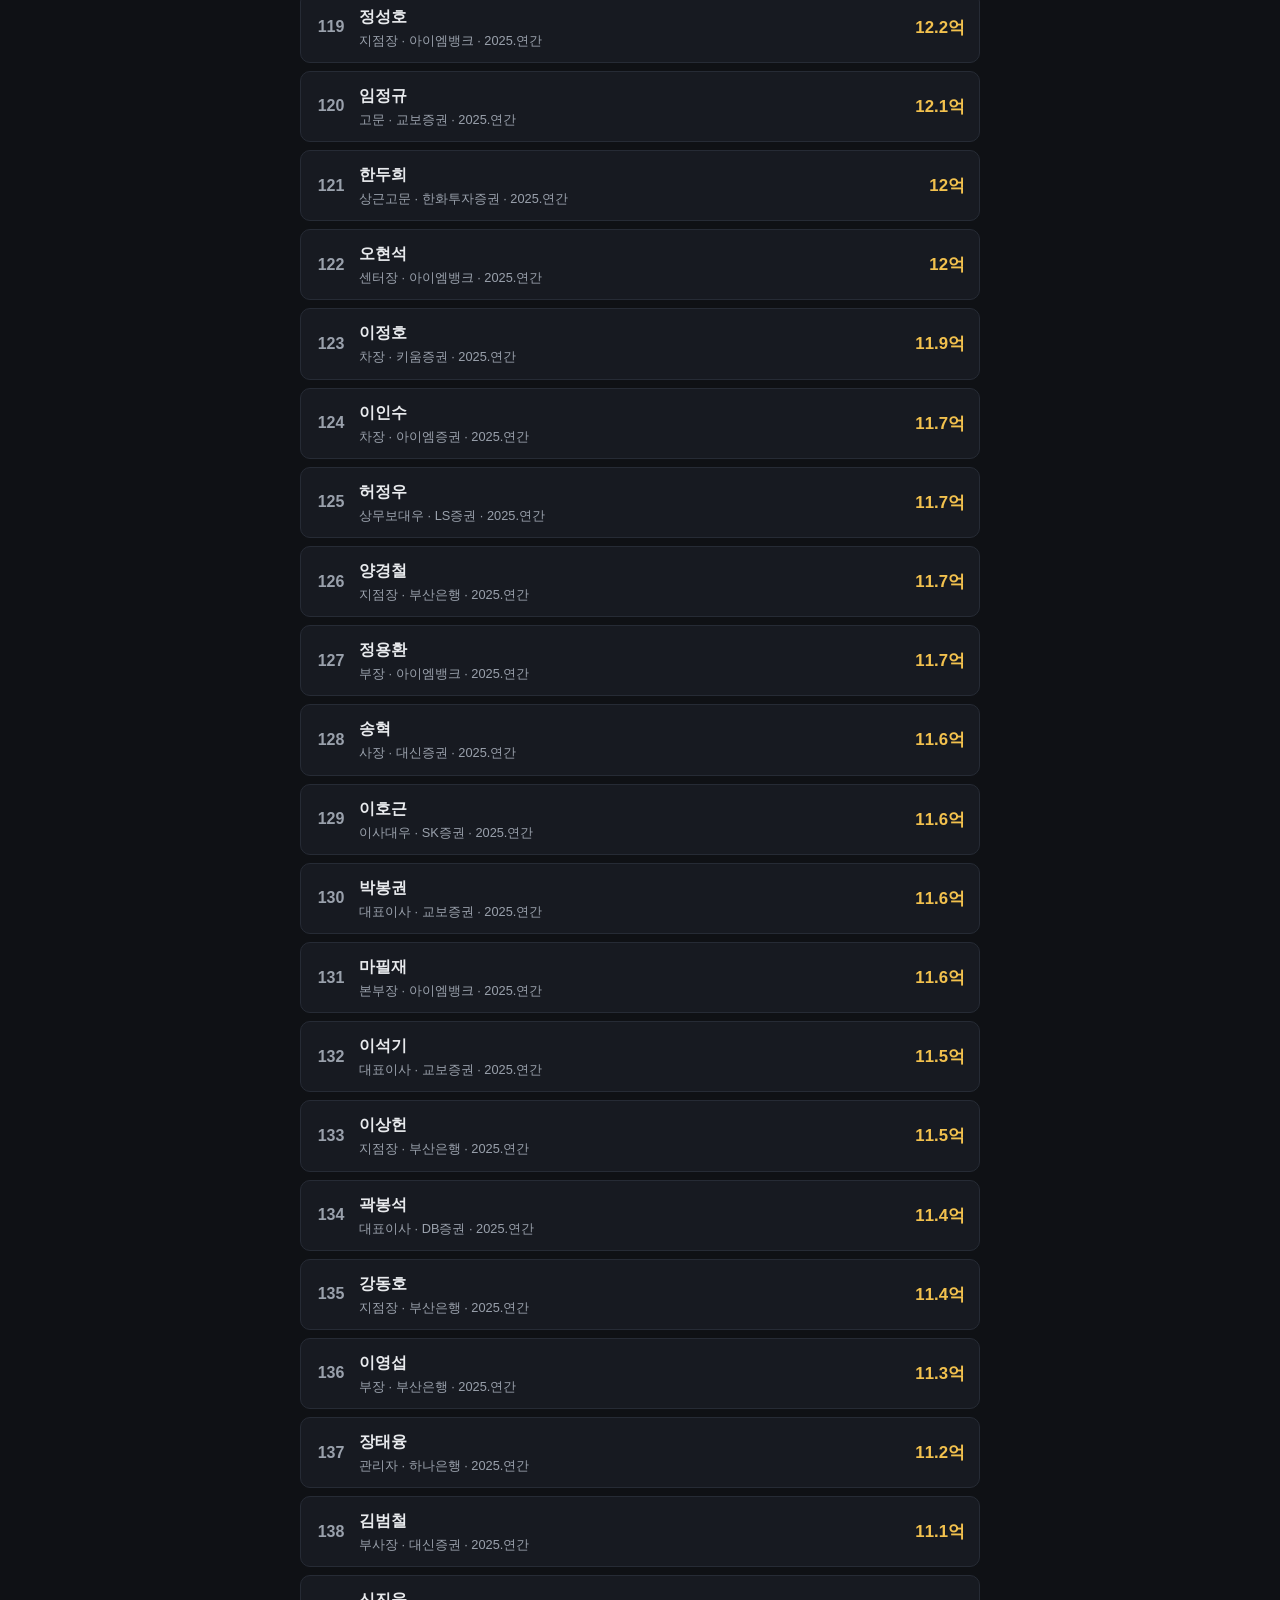
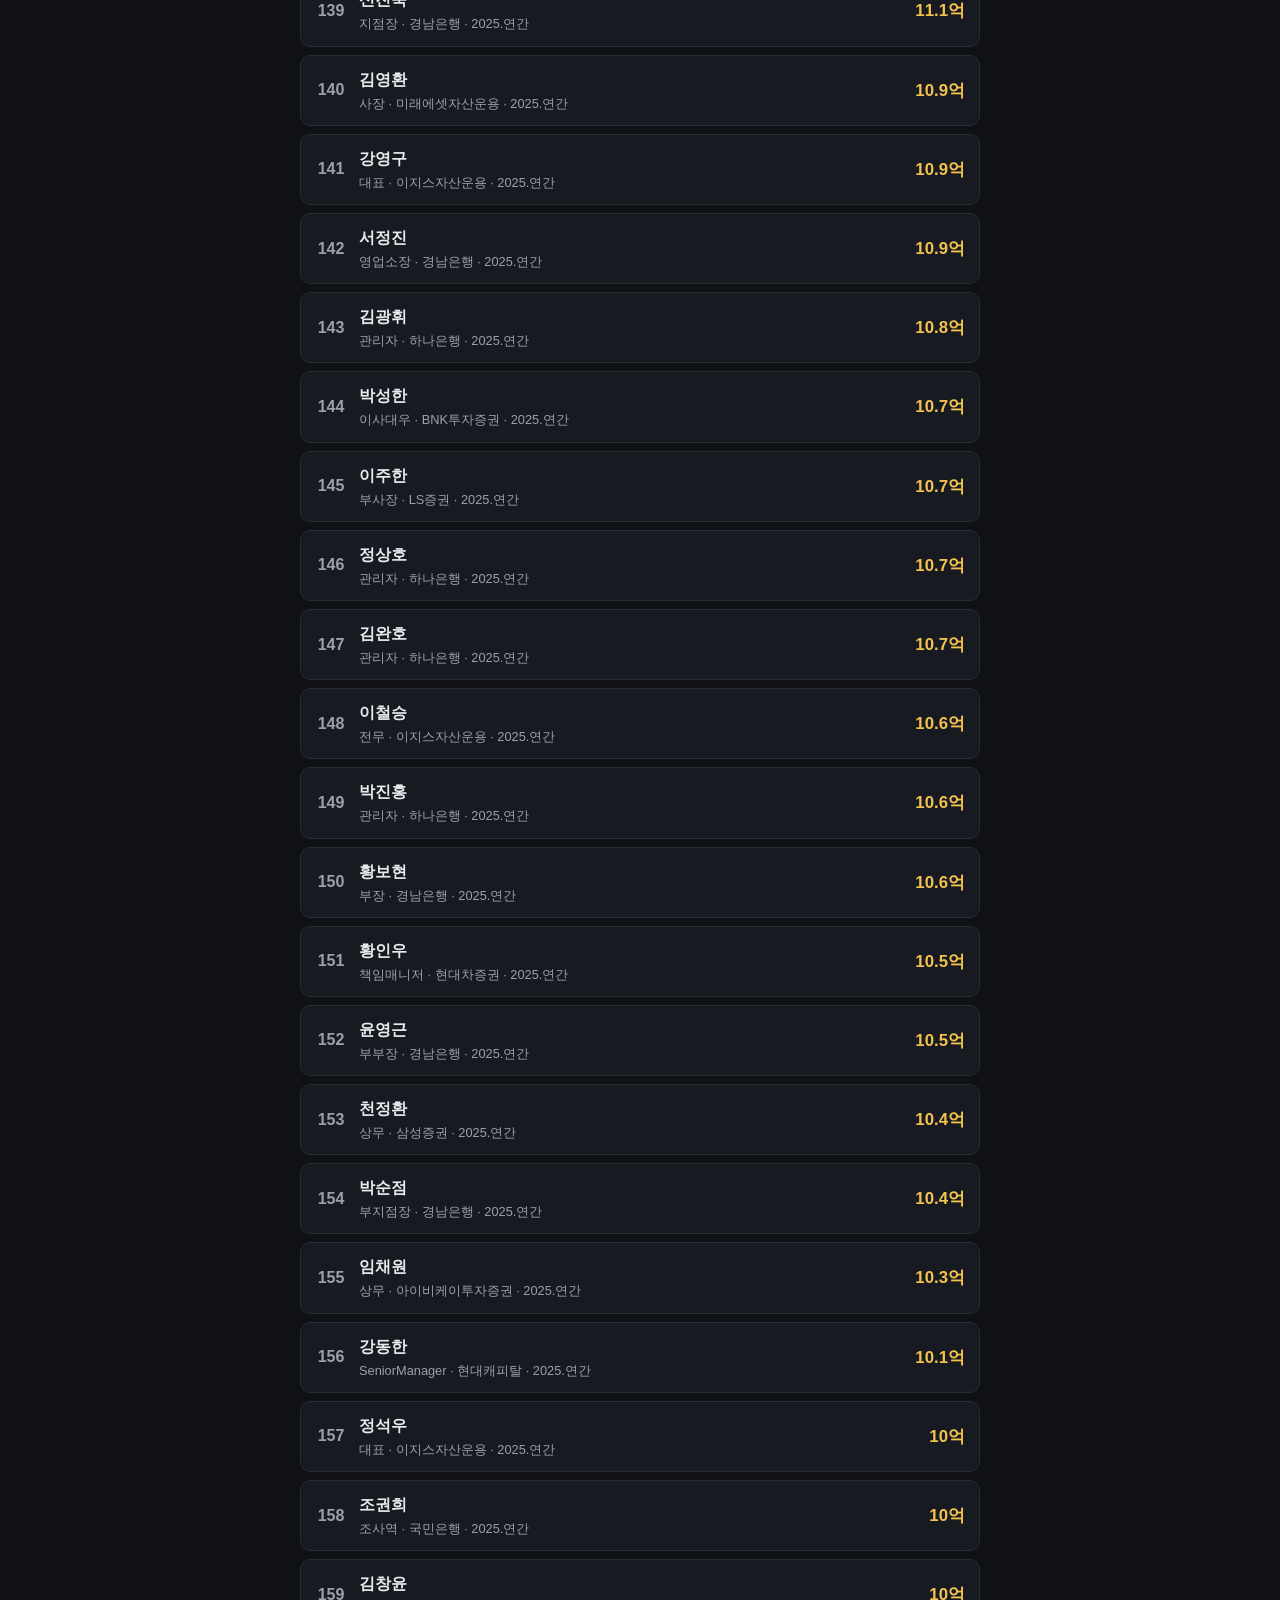
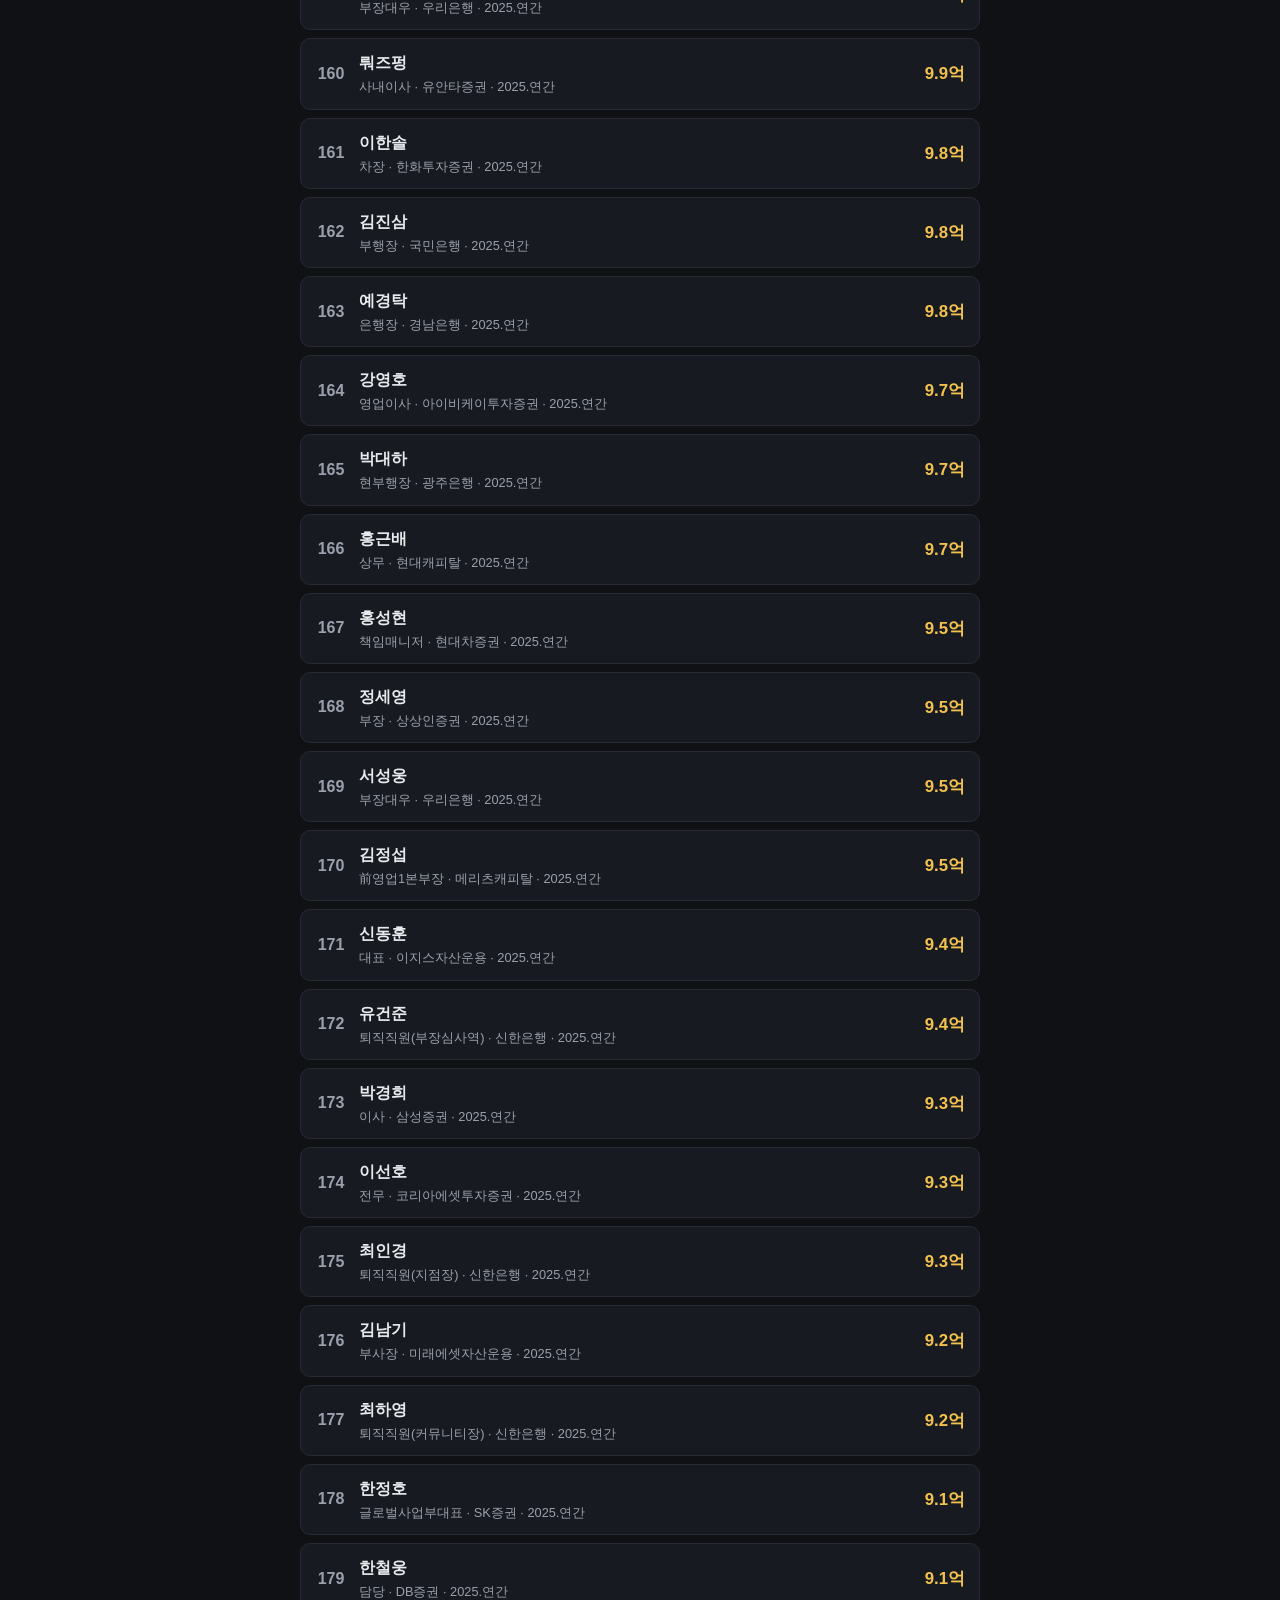
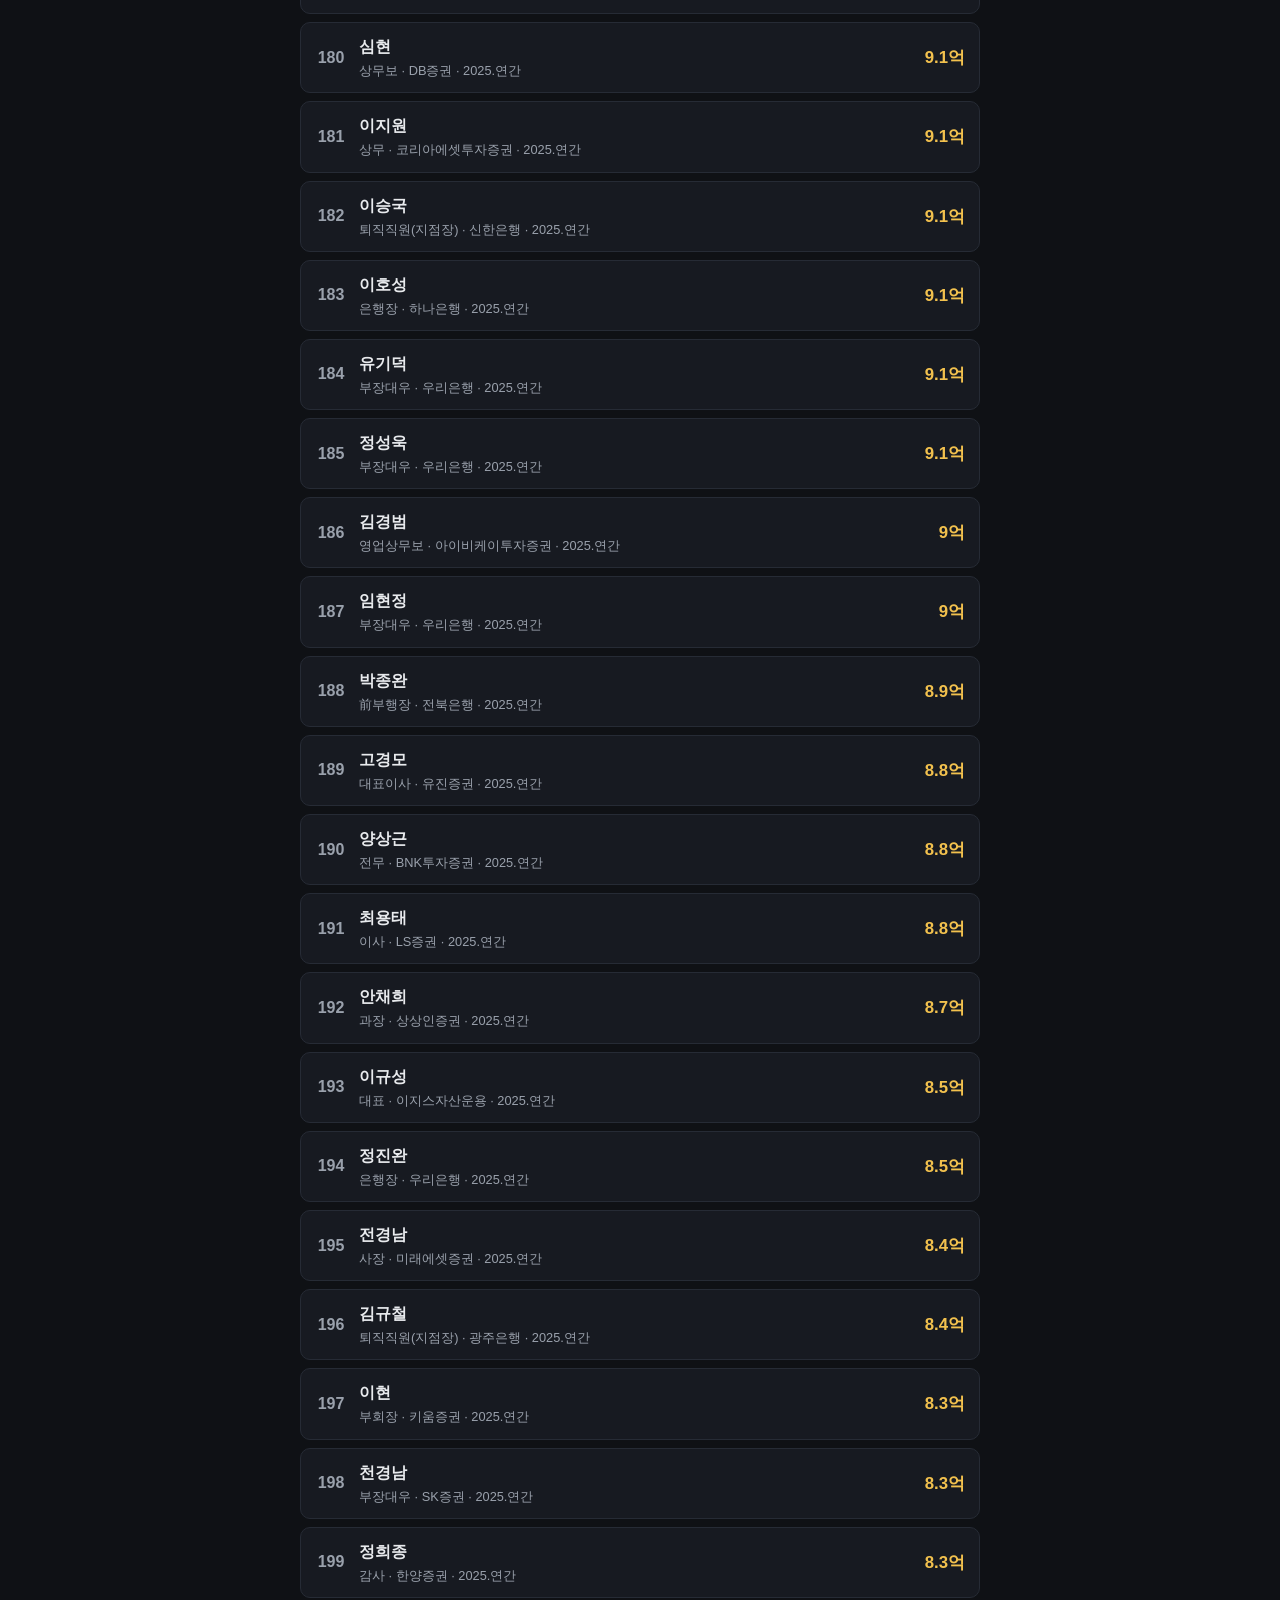
==== commit 4d8ceedc: "Add 캐피탈사 (capital finance companies) sector Adds 18 major capital companies (현대캐피탈, 신한캐피탈, etc.) and" ====
--- a/site/index.html
+++ b/site/index.html
@@ -3,12 +3,12 @@
 <head>
 <meta charset="UTF-8" />
 <meta name="viewport" content="width=device-width, initial-scale=1.0" />
-<title>증권사·자산운용사·은행 보수 랭킹</title>
+<title>증권·자산운용·은행·캐피탈 보수 랭킹</title>
 <link rel="stylesheet" href="style.css" />
 </head>
 <body>
   <header class="hero">
-    <h1>증권·자산운용·은행 개인별 보수 랭킹</h1>
+    <h1>증권·자산운용·은행·캐피탈 개인별 보수 랭킹</h1>
     <p class="note">
       DART 공시의 「보수 5억원 이상」 개인별 보수 기준입니다. 이사·감사와 직원 상위 5명 공시를 함께 담아
       회사에 따라 5명을 넘습니다. 전체 임직원 연봉 자료가 아닙니다.
@@ -26,6 +26,7 @@
         <button class="tab" data-sector="증권사">증권사</button>
         <button class="tab" data-sector="자산운용사">자산운용사</button>
         <button class="tab" data-sector="은행">은행</button>
+        <button class="tab" data-sector="캐피탈사">캐피탈사</button>
       </div>
     </div>
 
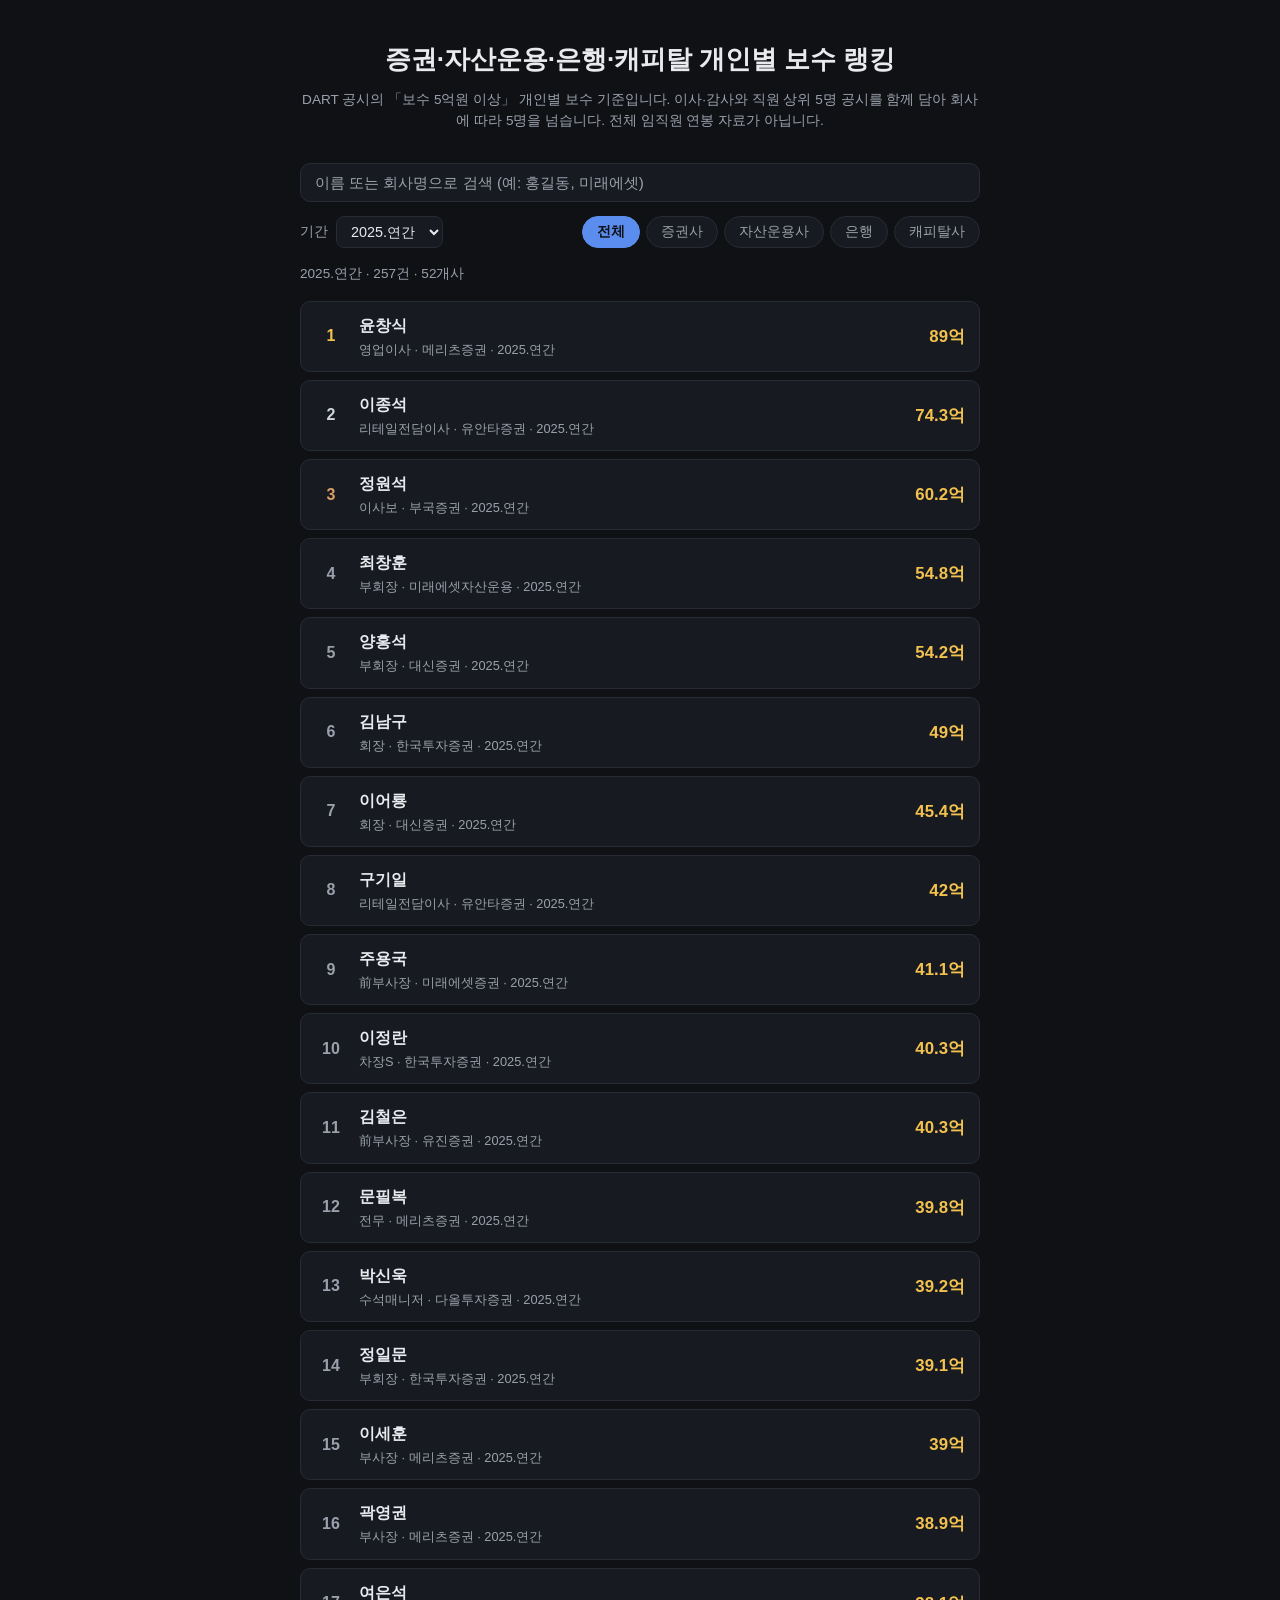
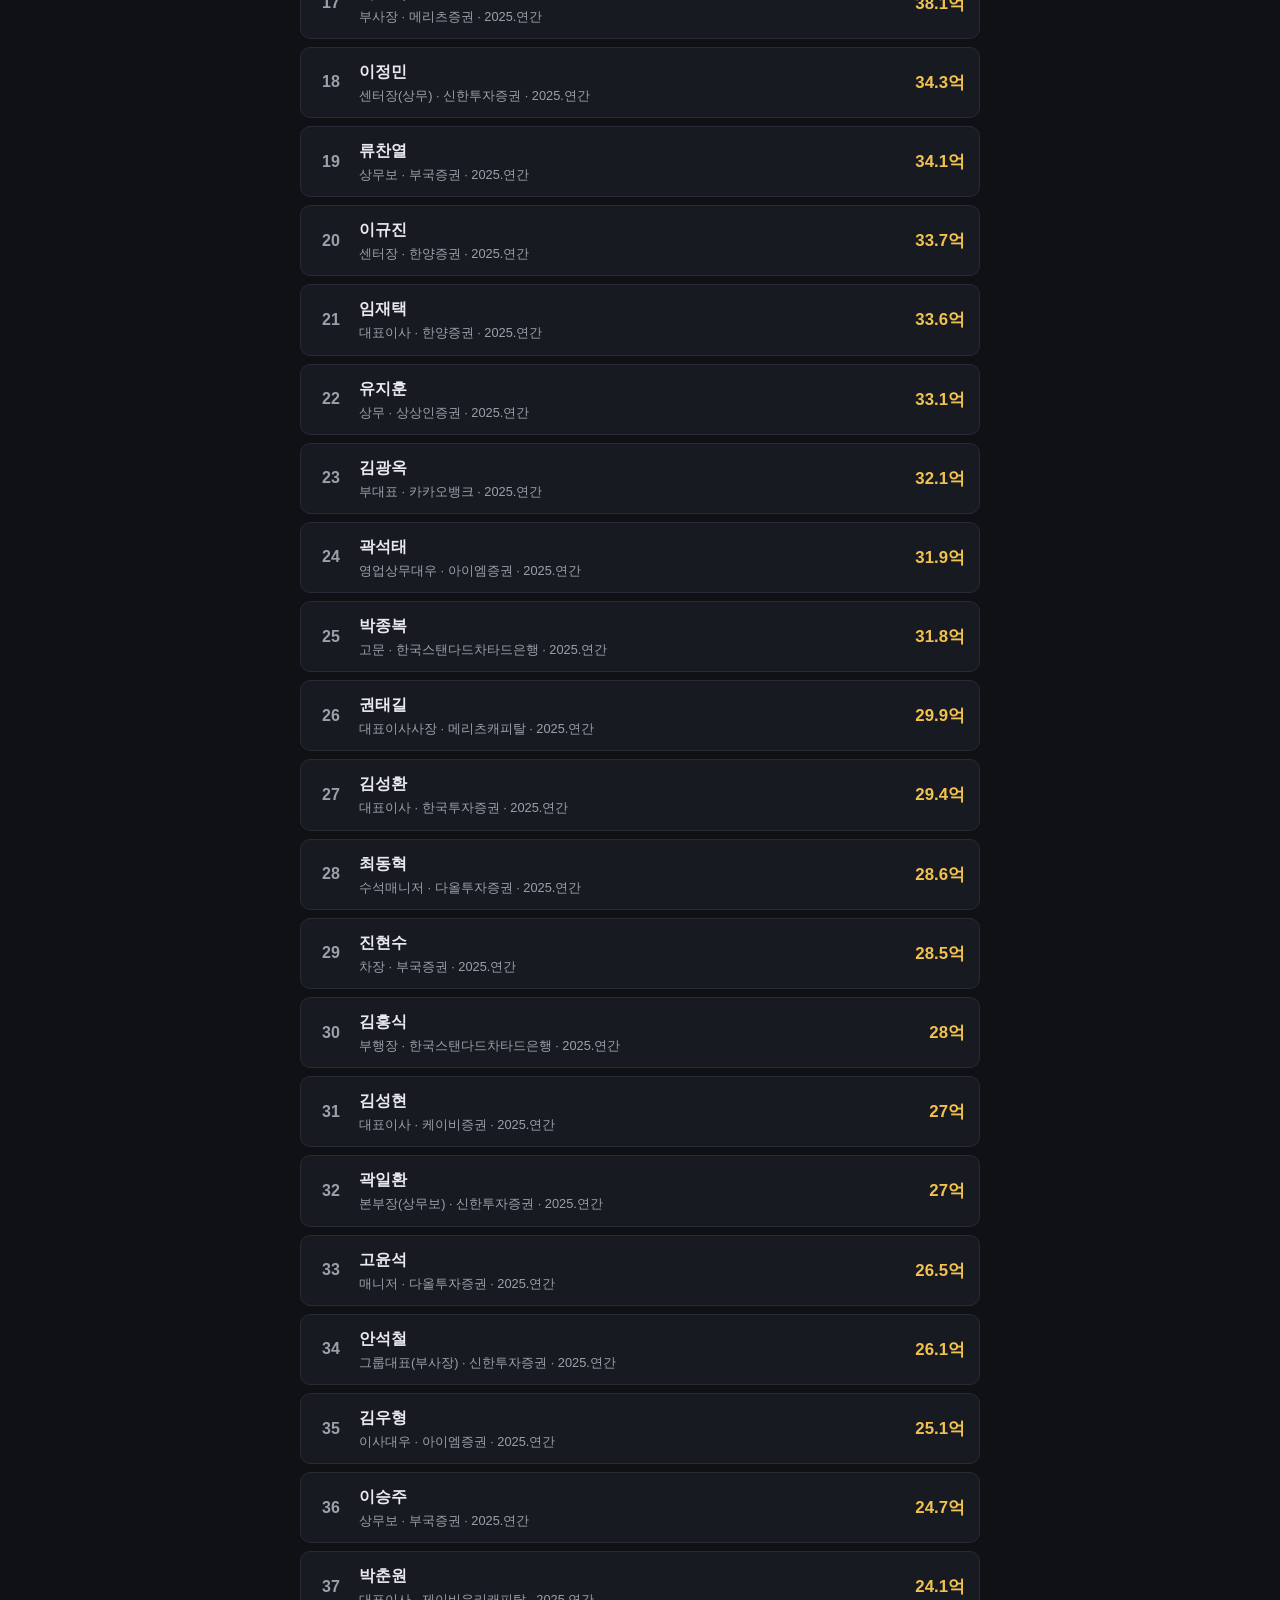
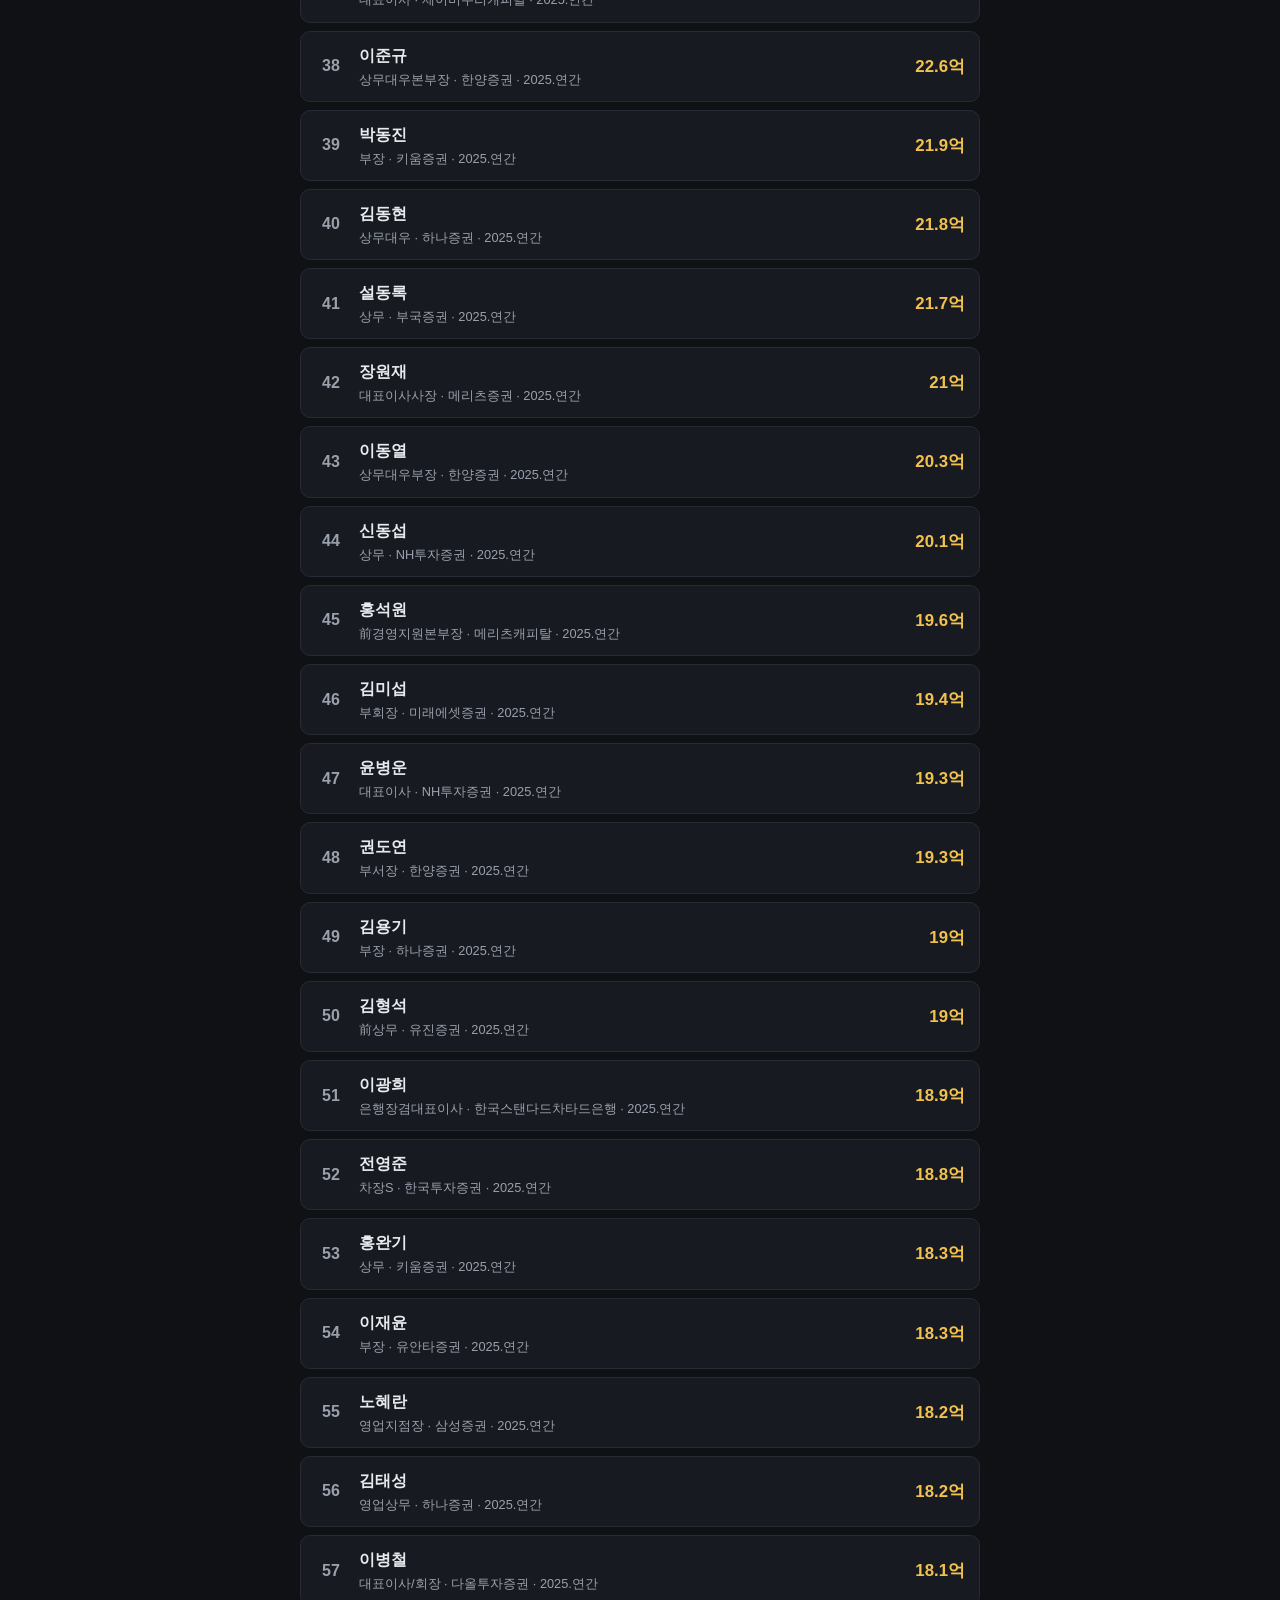
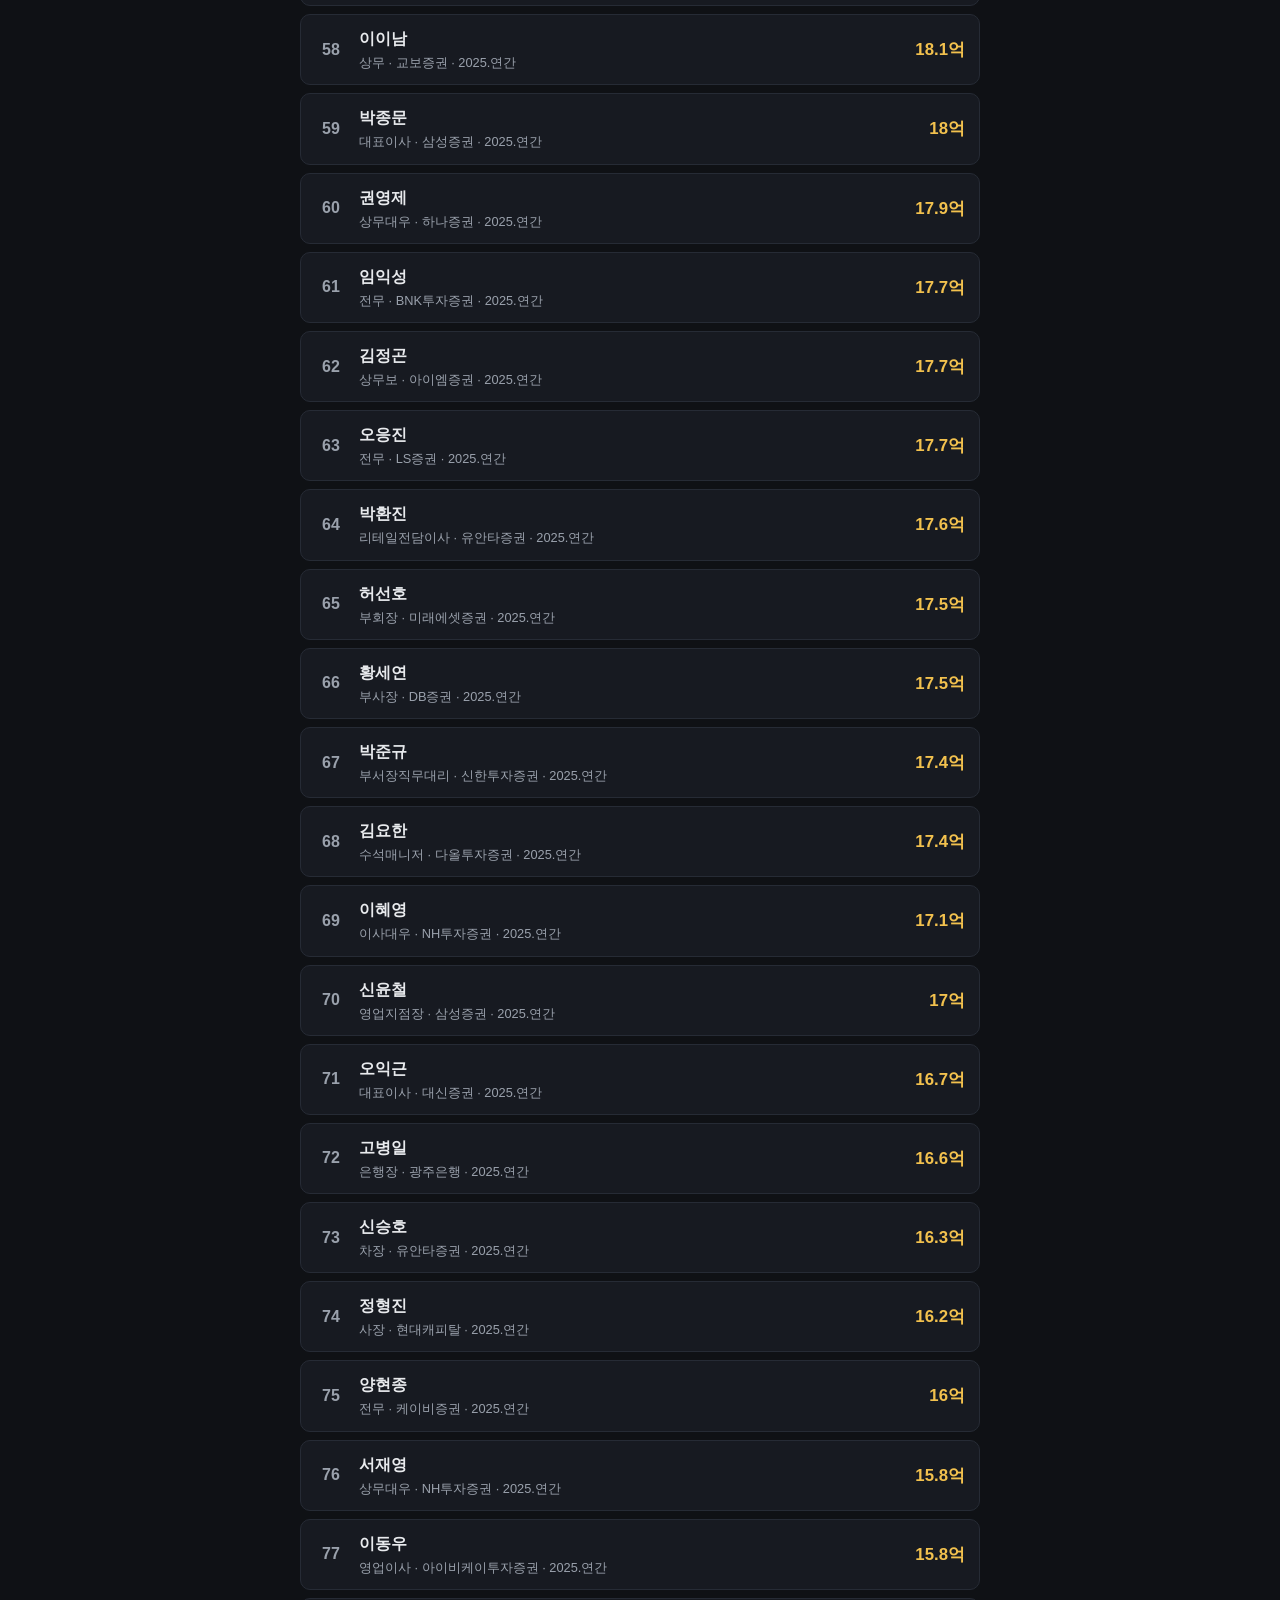
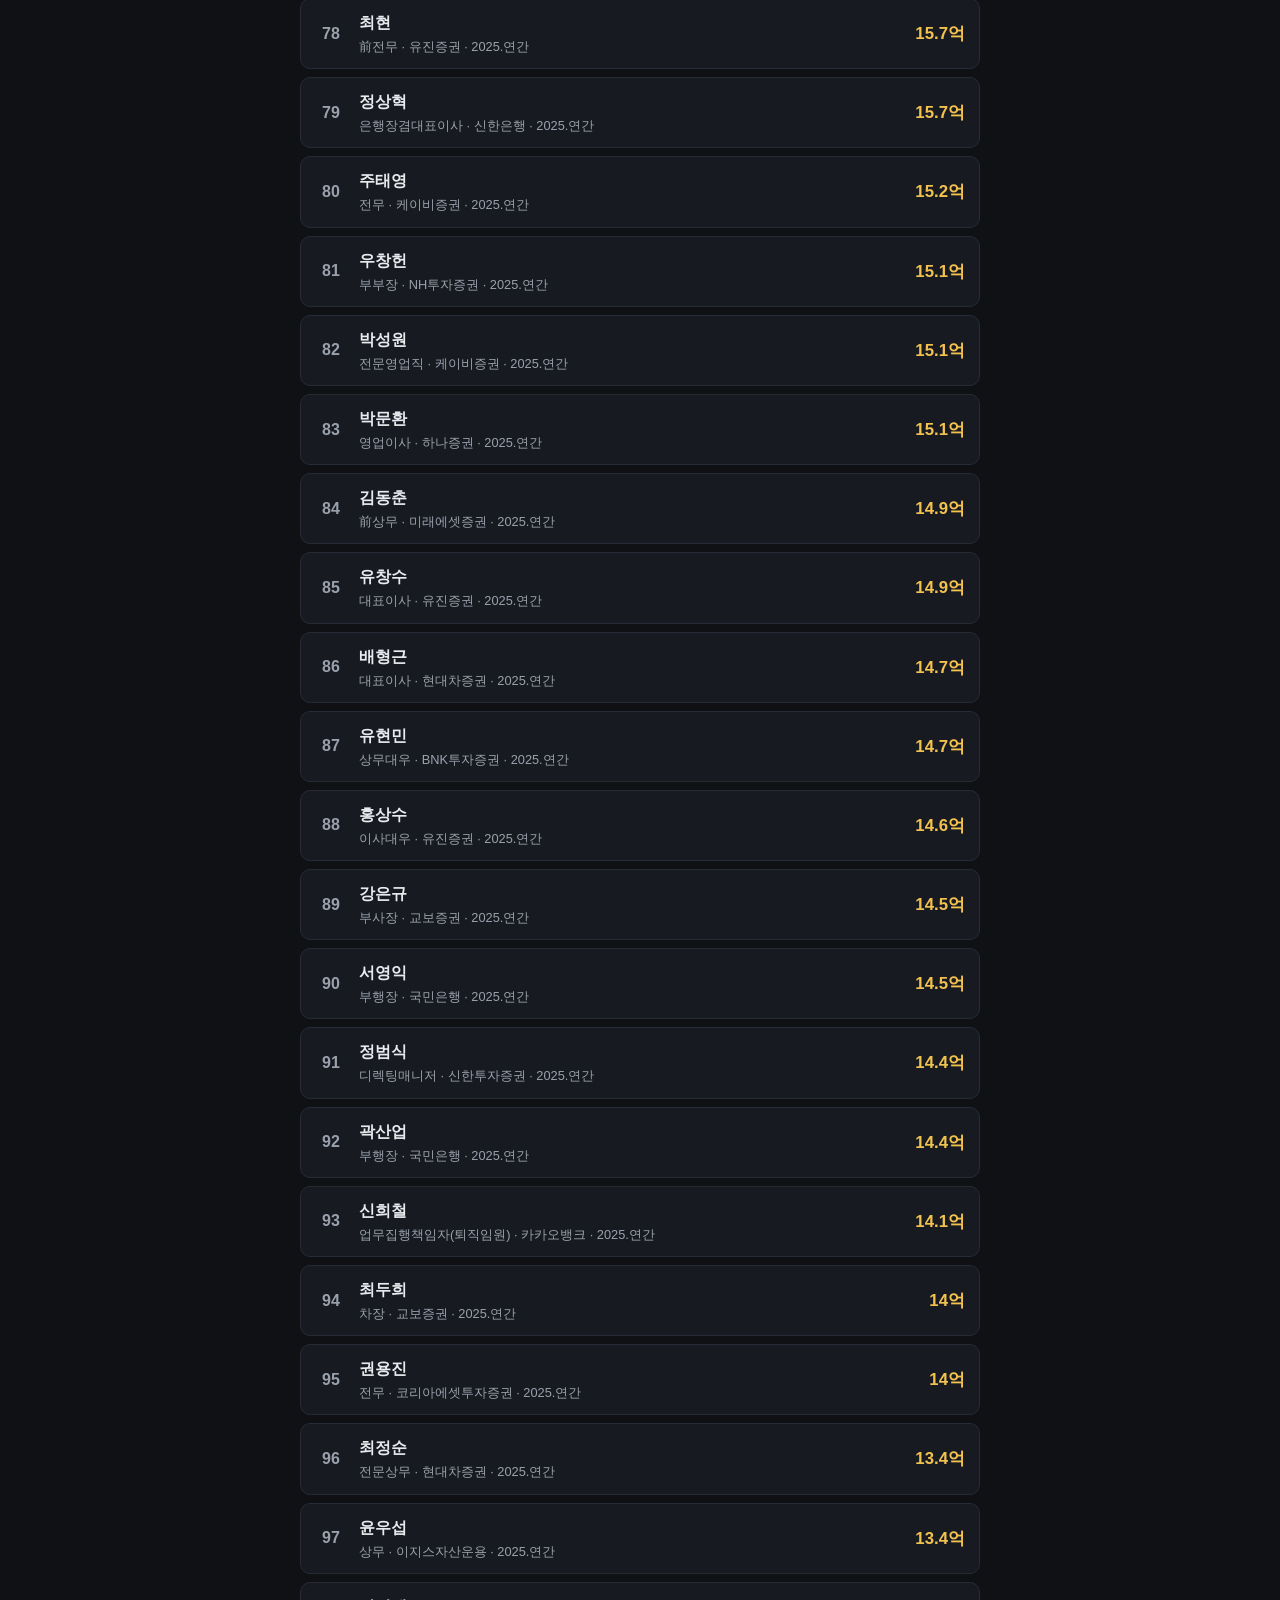
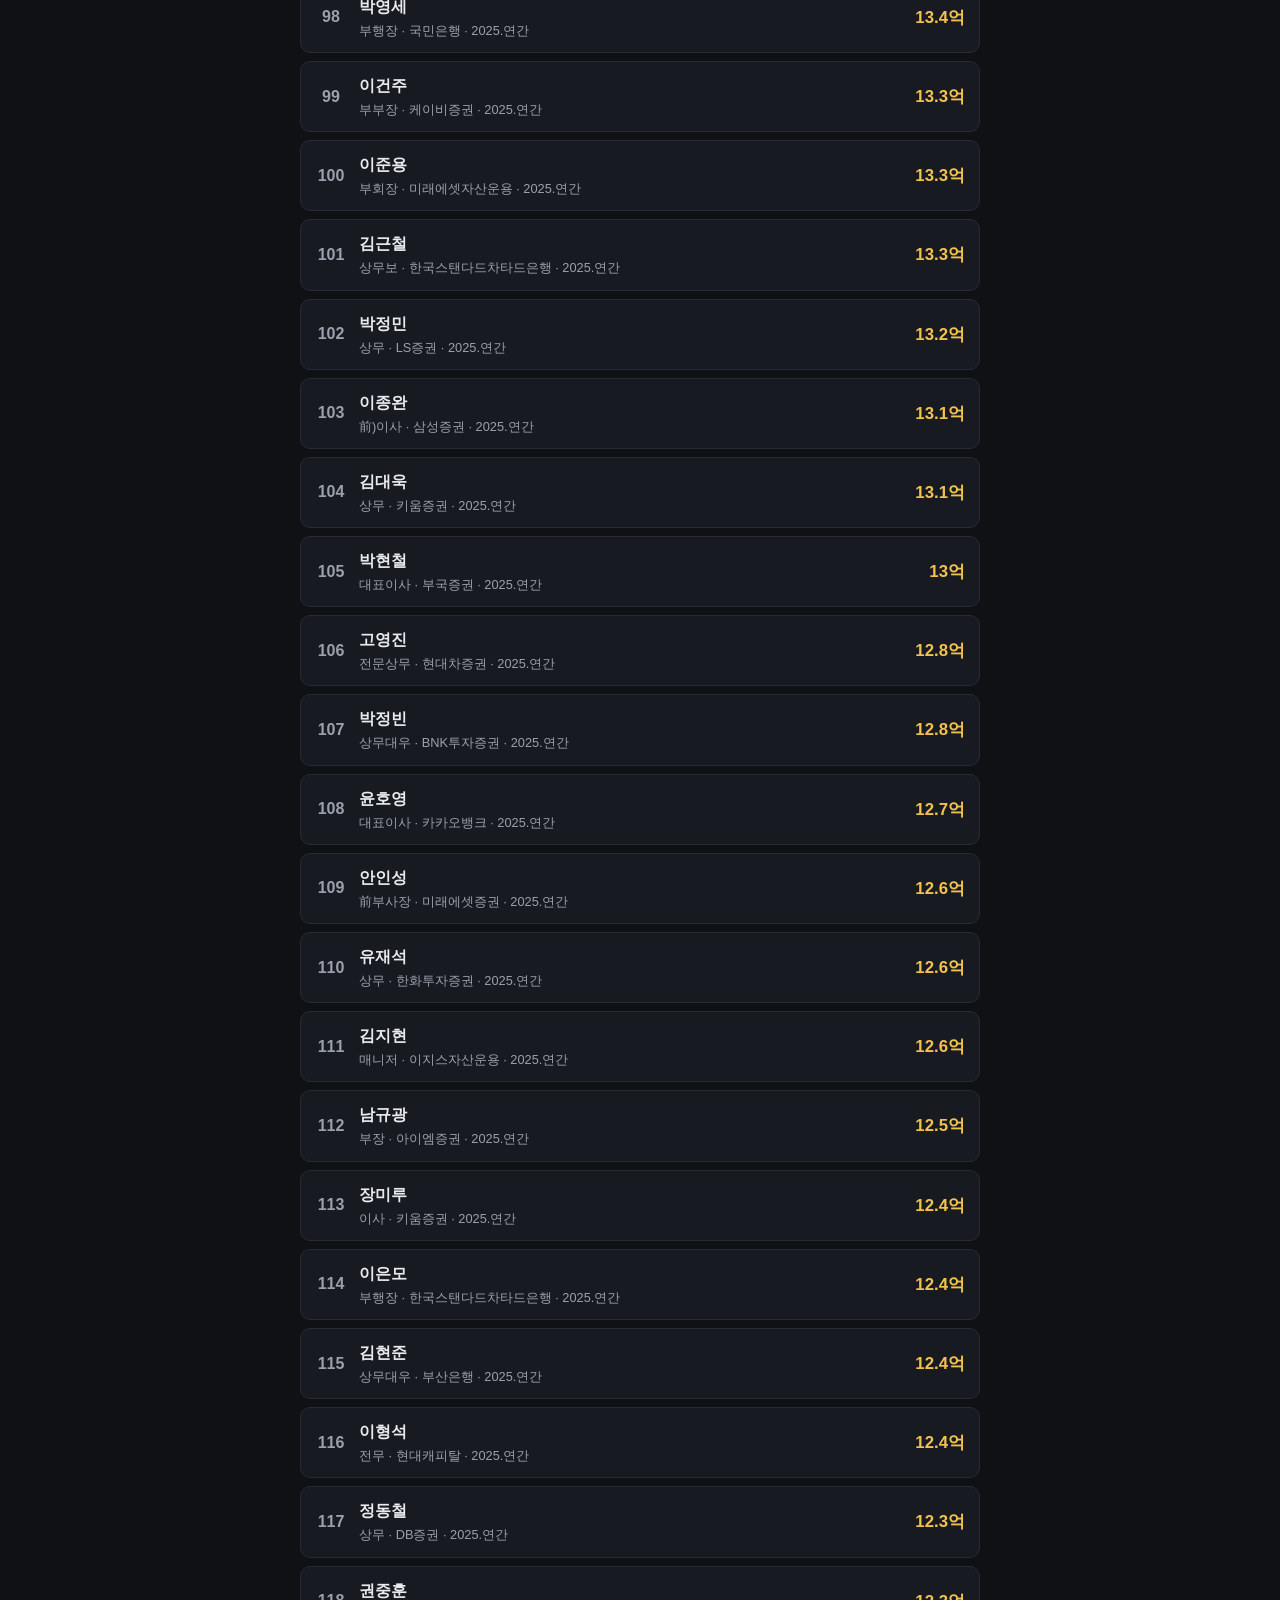
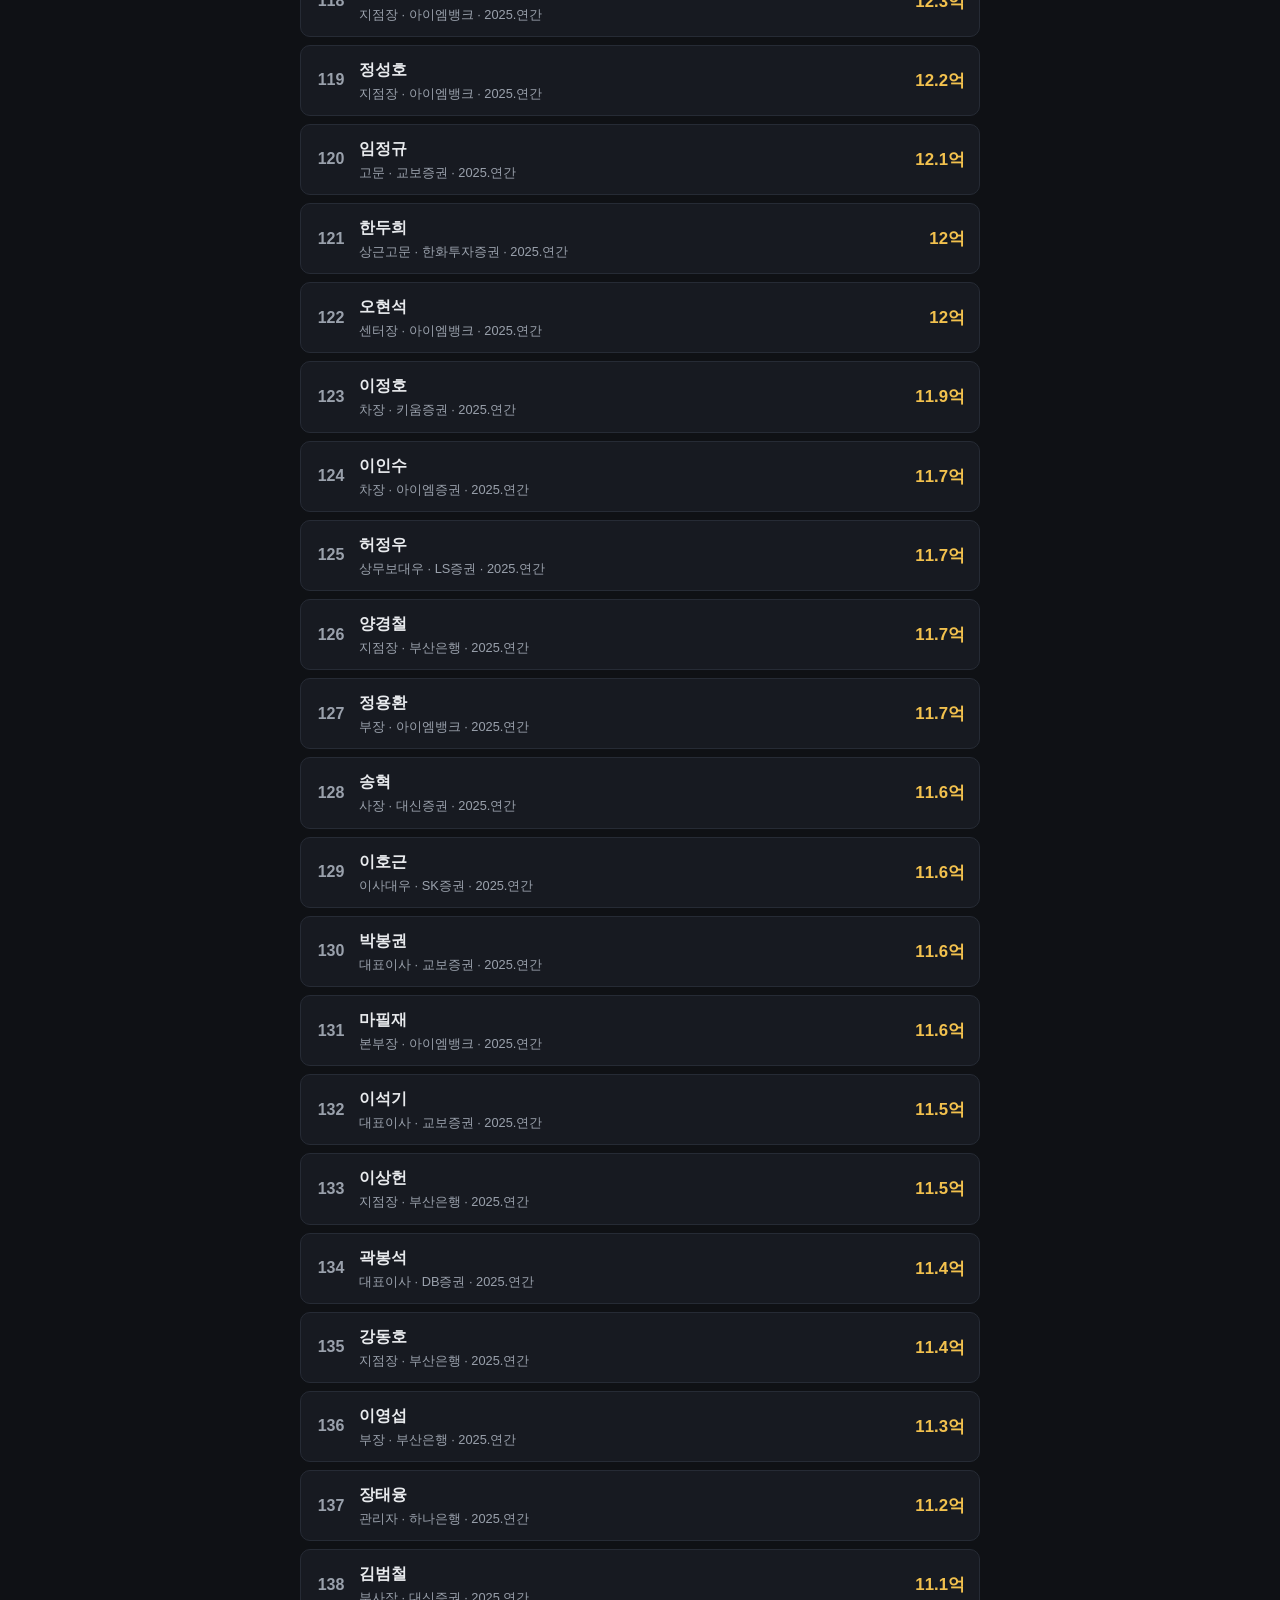
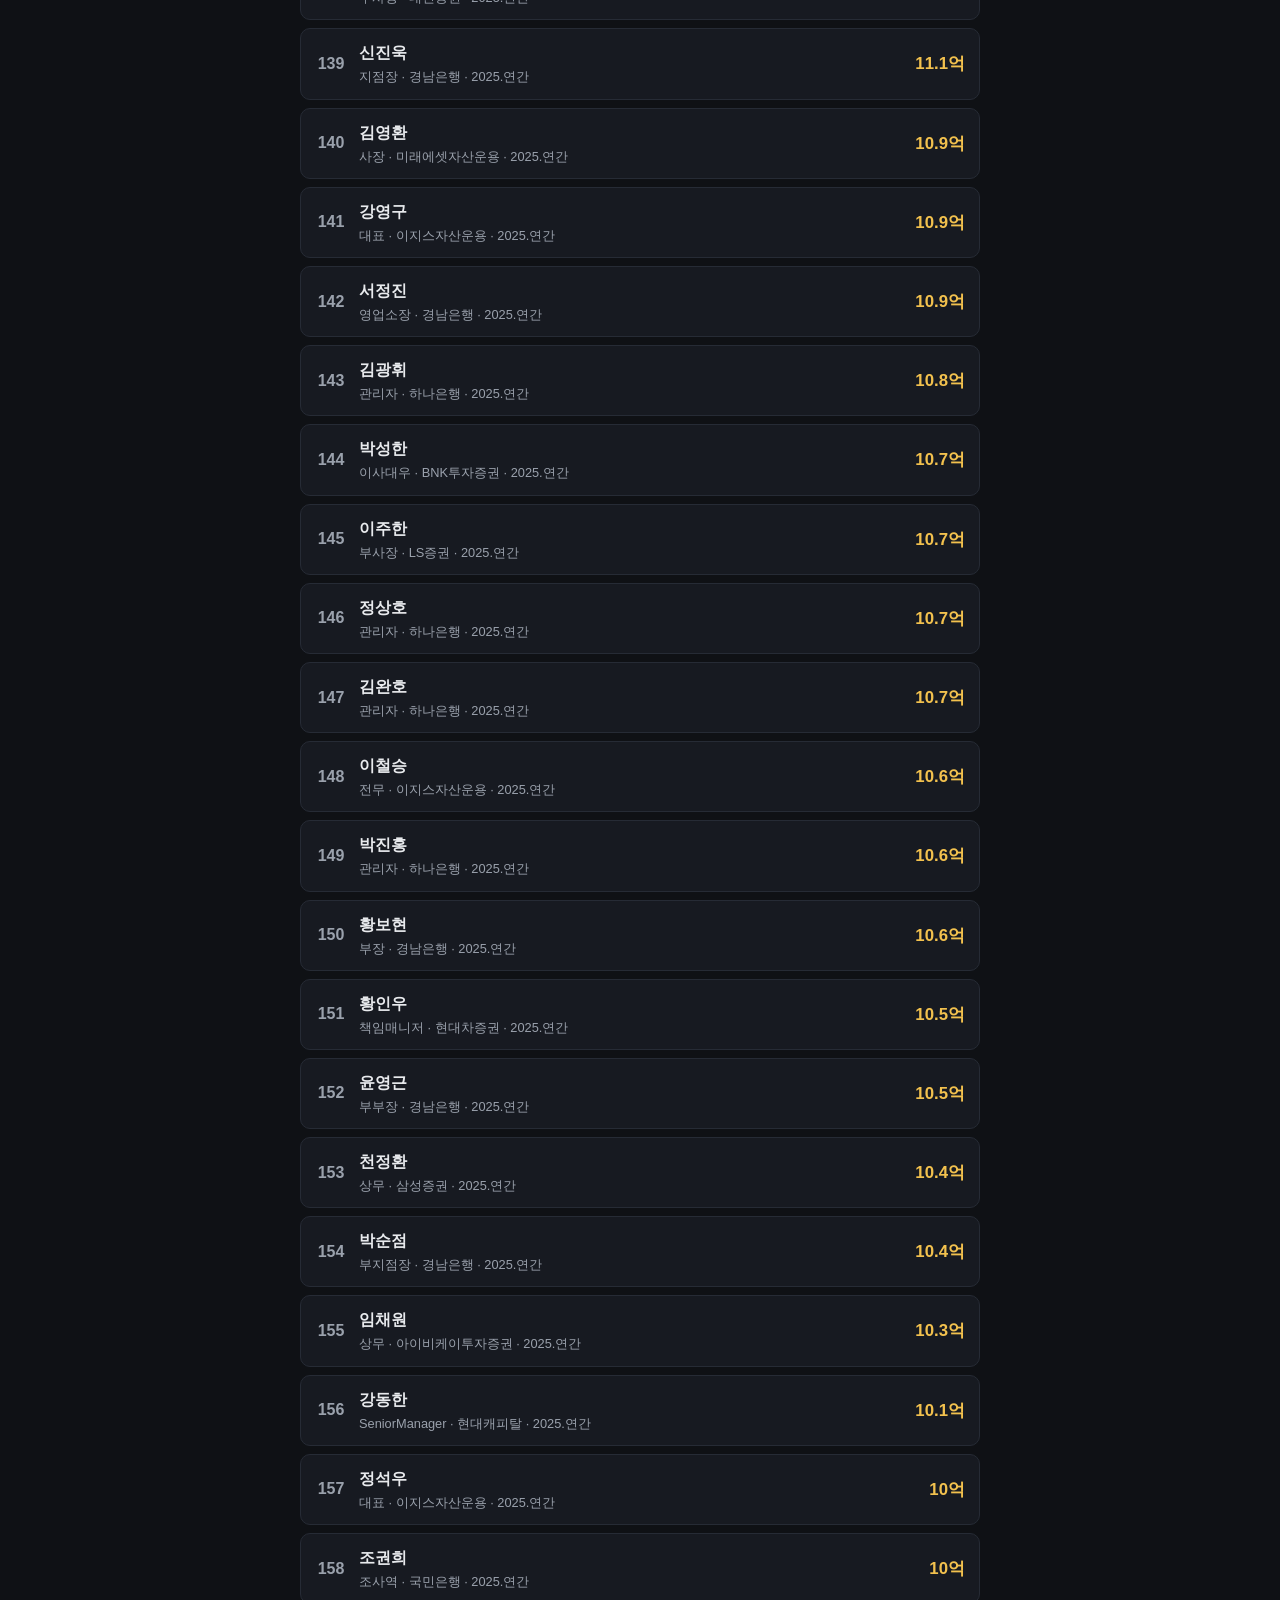
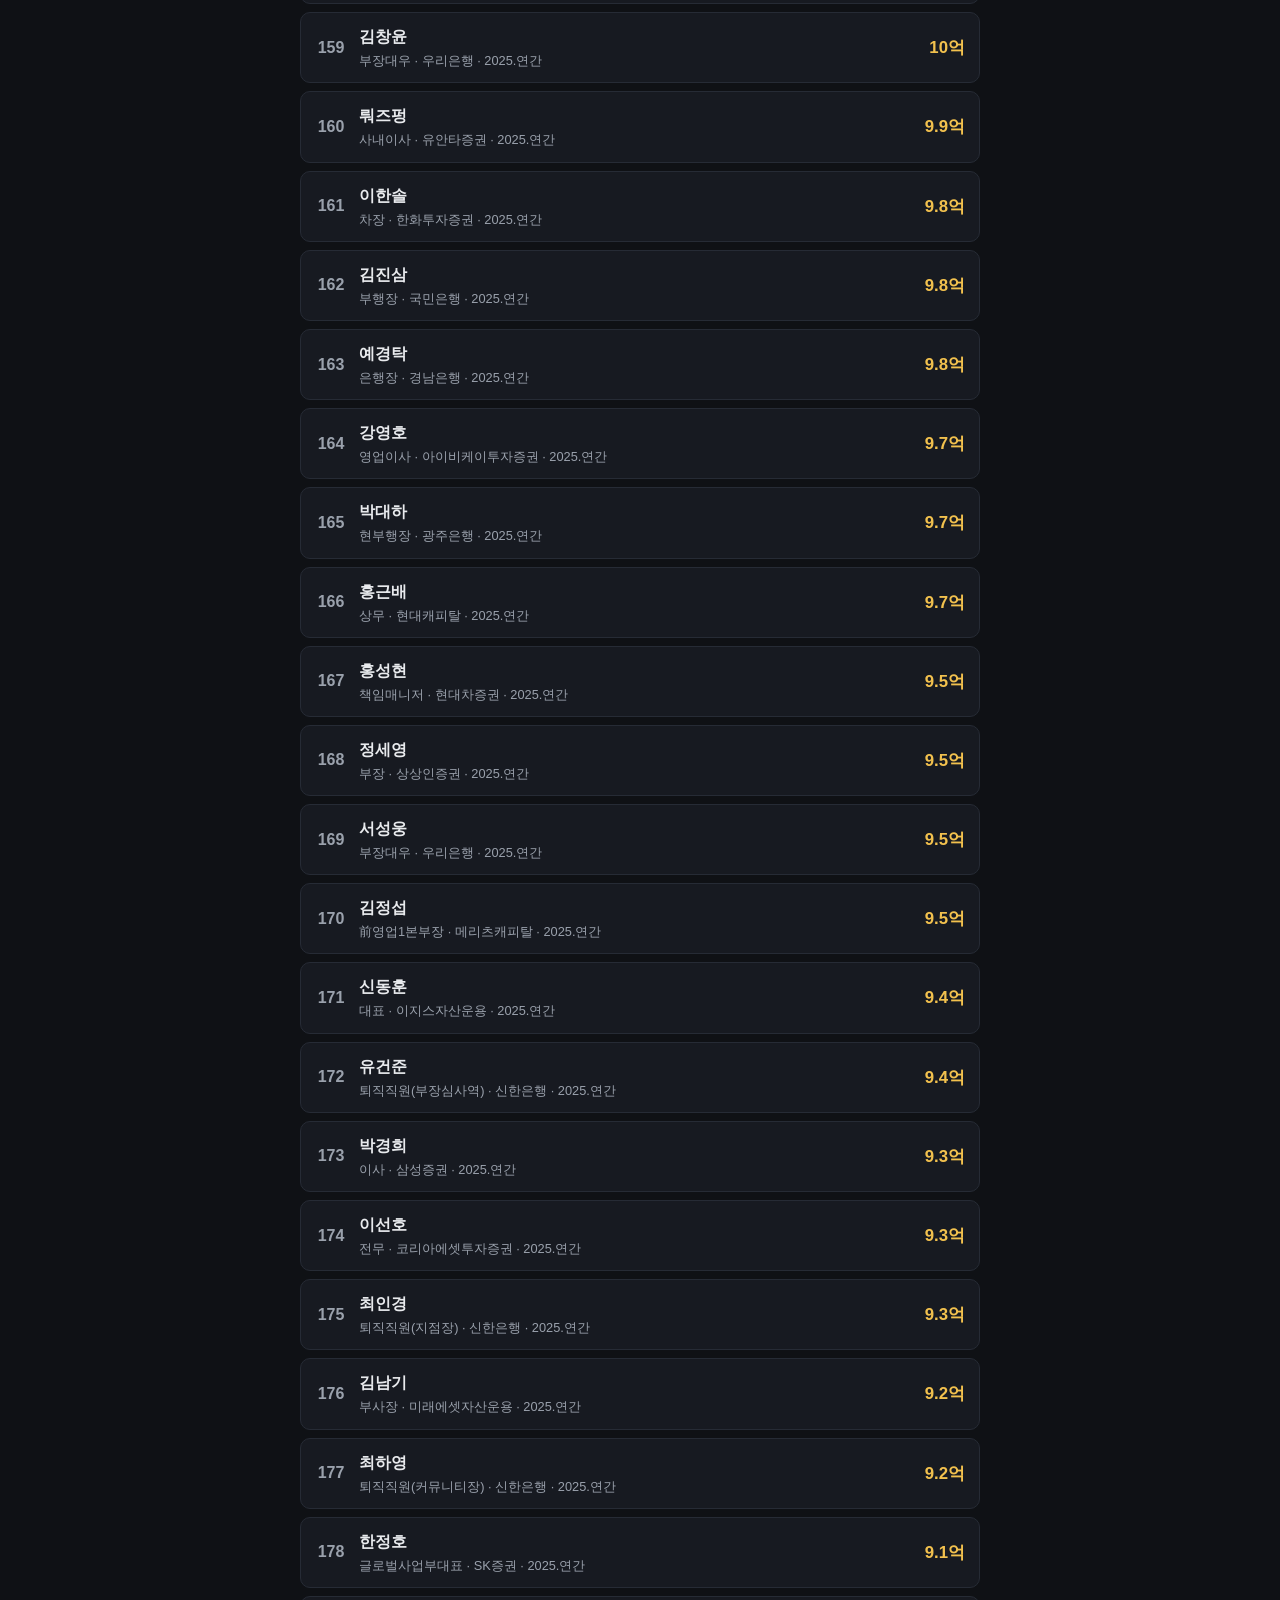
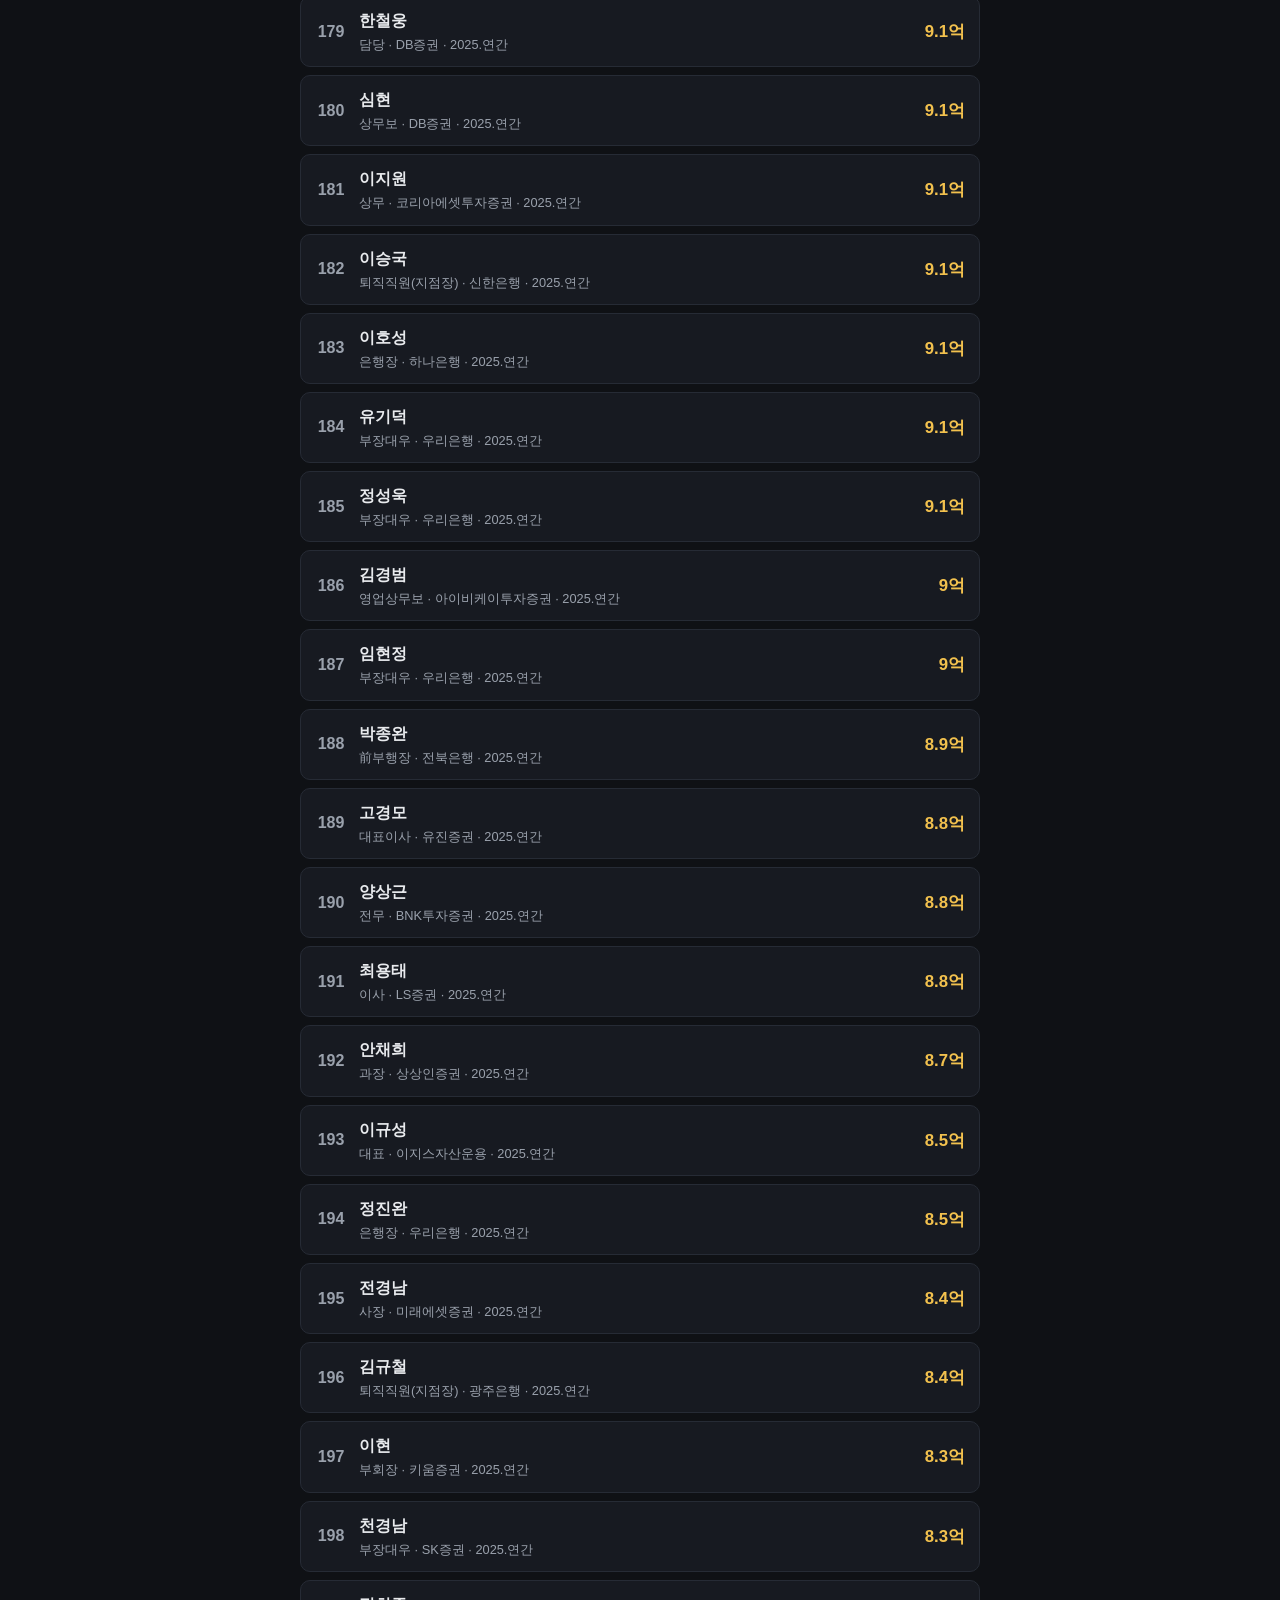
==== commit 73184517: "Add name/company search across all periods Typing in the search box searches every collected period " ====
--- a/site/index.html
+++ b/site/index.html
@@ -16,8 +16,18 @@
   </header>
 
   <main>
+    <div class="search-row">
+      <input
+        type="search"
+        id="searchInput"
+        class="search-input"
+        placeholder="이름 또는 회사명으로 검색 (예: 홍길동, 미래에셋)"
+        autocomplete="off"
+      />
+    </div>
+
     <div class="controls">
-      <label class="control">
+      <label class="control" id="periodControl">
         <span>기간</span>
         <select id="periodSelect"></select>
       </label>
--- a/site/style.css
+++ b/site/style.css
@@ -40,6 +40,39 @@
   max-width: 720px;
   margin: 0 auto;
   padding: 20px;
+}
+
+.search-row {
+  margin-bottom: 14px;
+}
+
+.search-input {
+  width: 100%;
+  background: var(--card);
+  color: var(--text);
+  border: 1px solid var(--border);
+  border-radius: 10px;
+  padding: 10px 14px;
+  font-size: 0.95rem;
+}
+
+.search-input::placeholder {
+  color: var(--muted);
+}
+
+.search-input:focus {
+  outline: none;
+  border-color: var(--accent-2);
+}
+
+#periodControl.disabled {
+  opacity: 0.4;
+  pointer-events: none;
+}
+
+.row .meta .period-tag {
+  color: var(--accent-2);
+  font-weight: 600;
 }
 
 .controls {
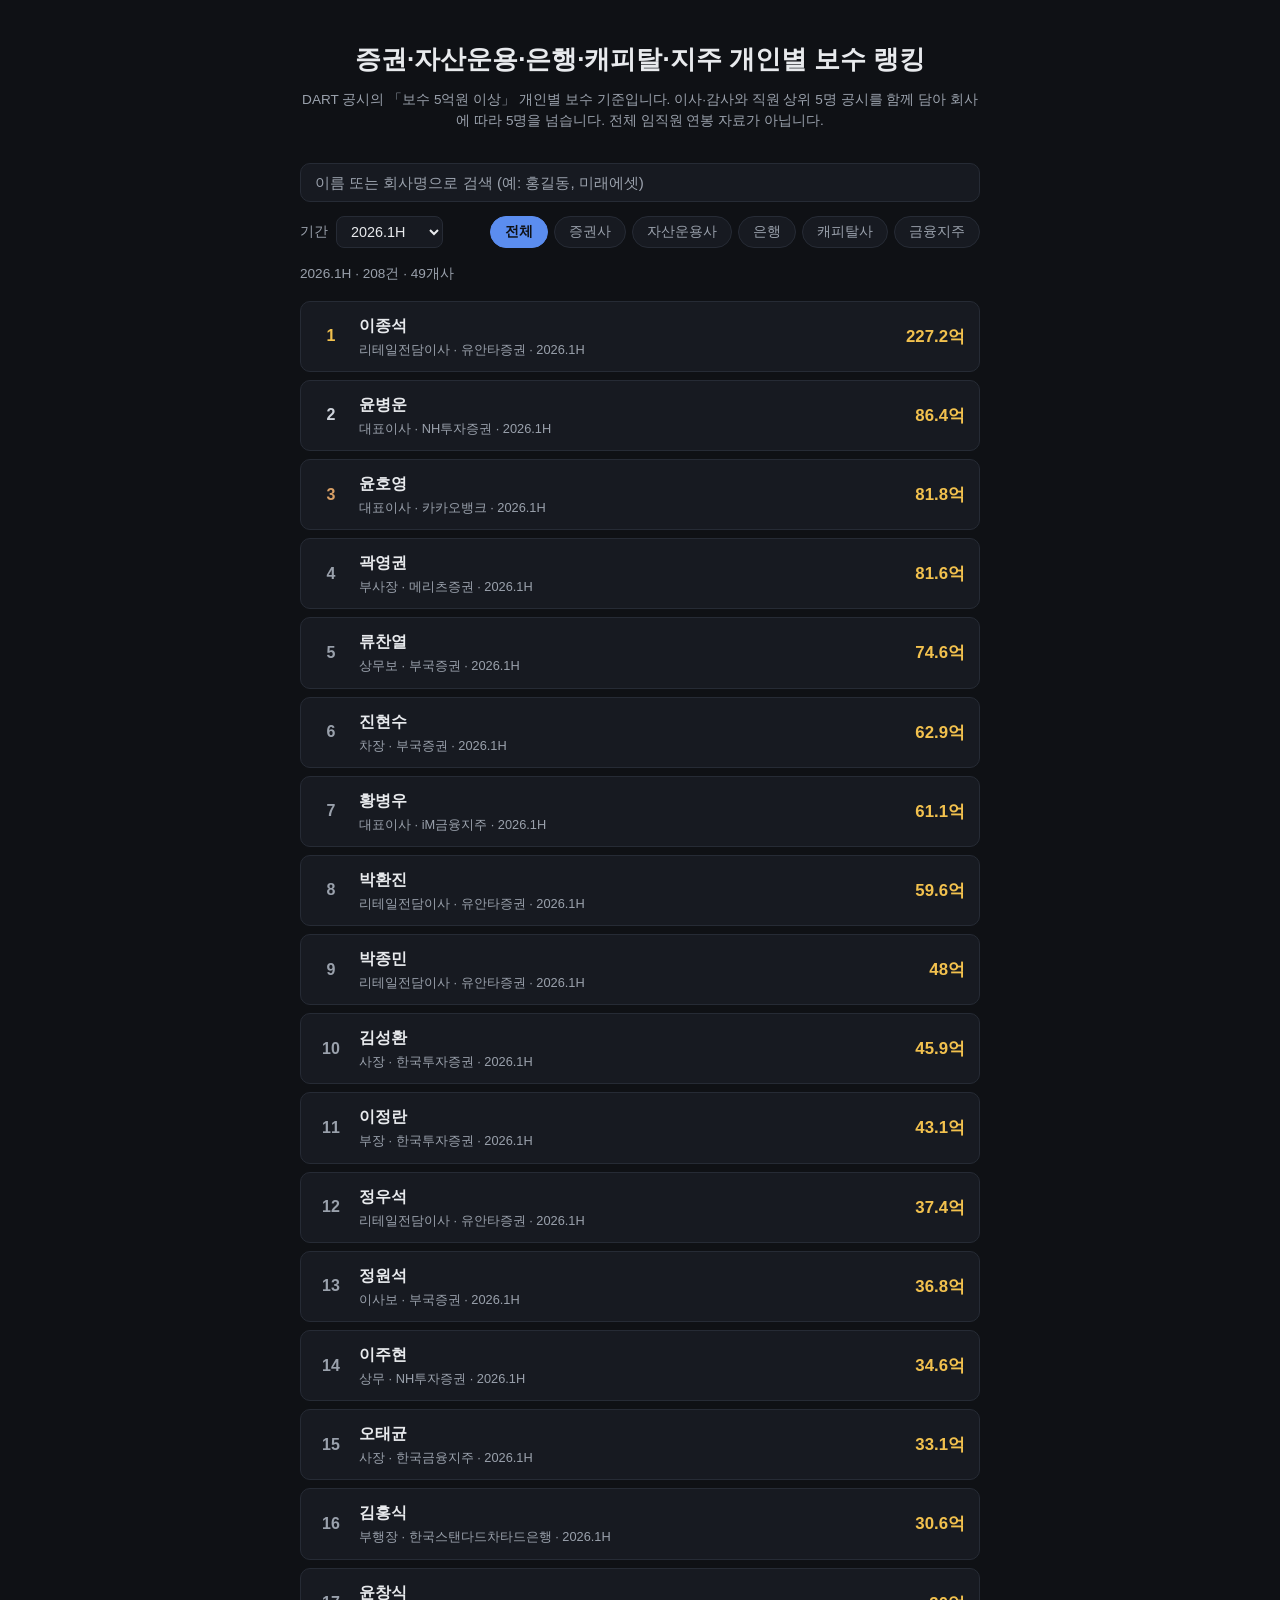
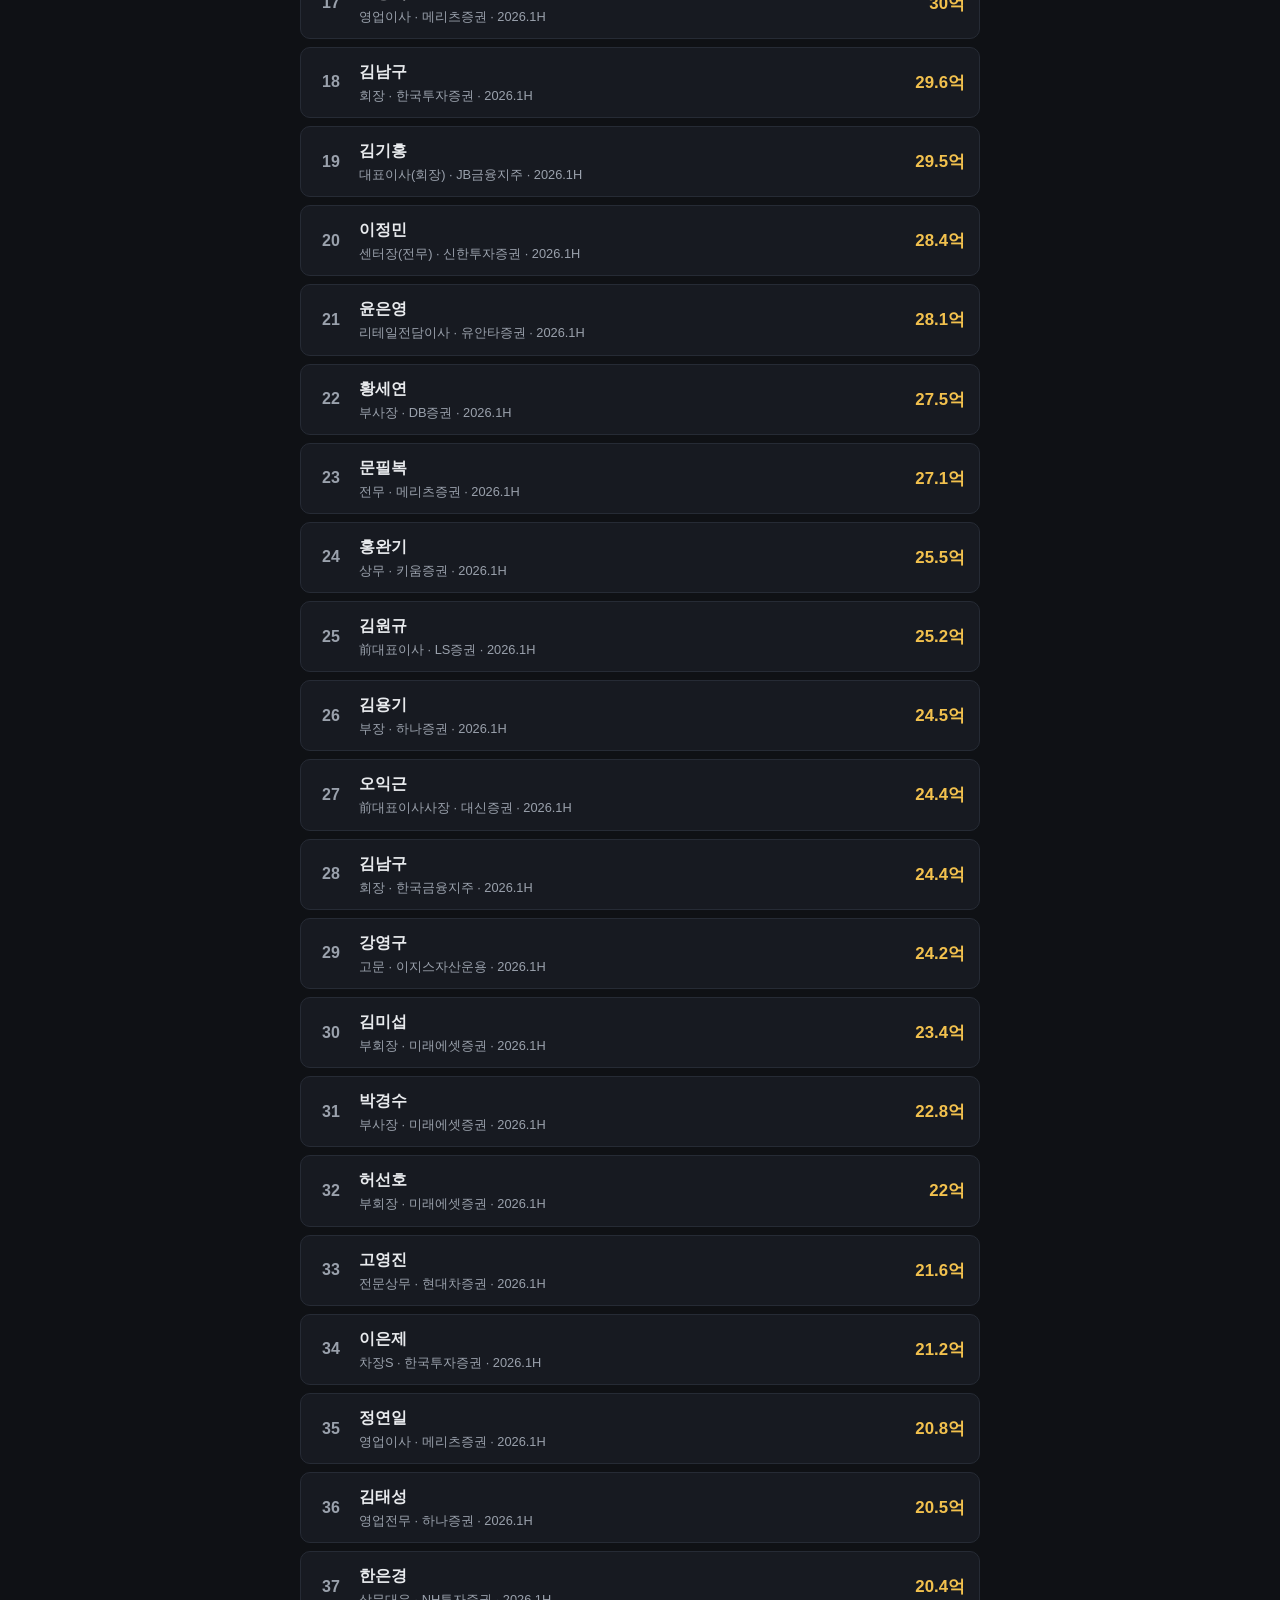
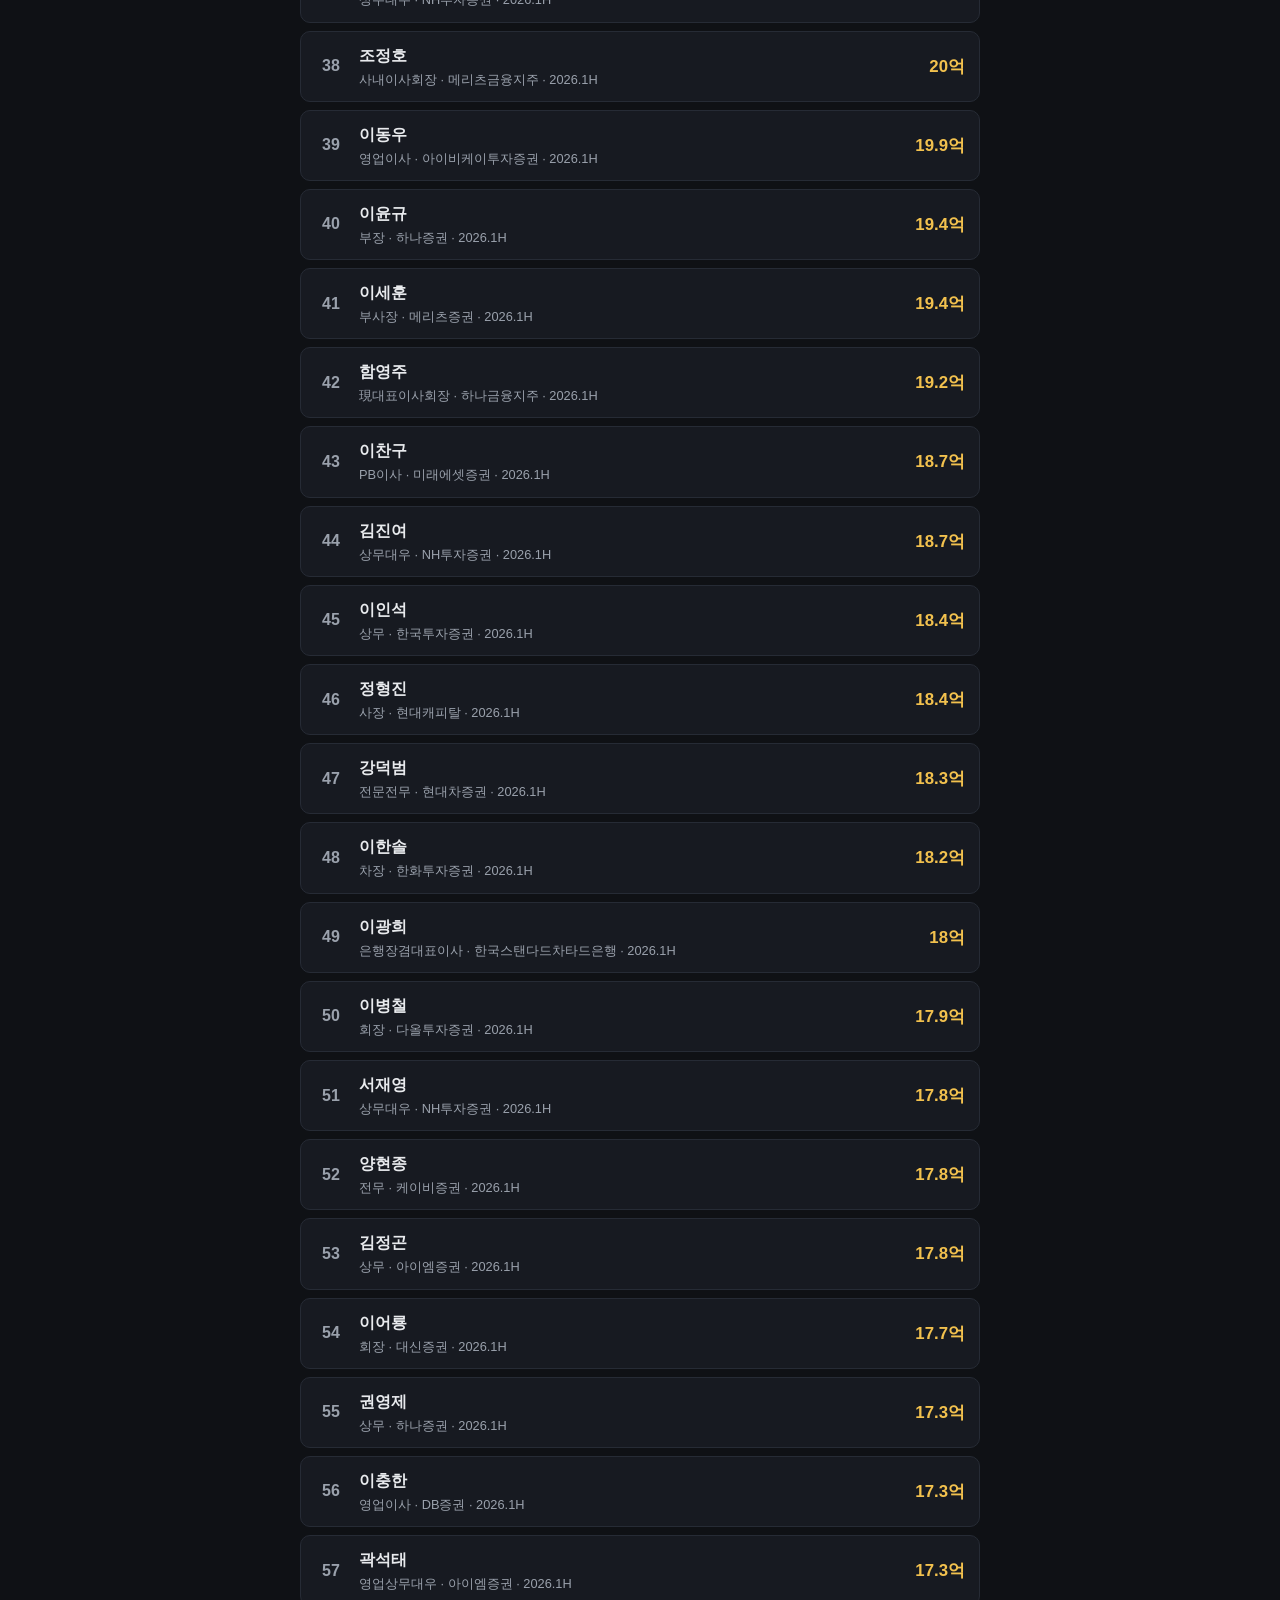
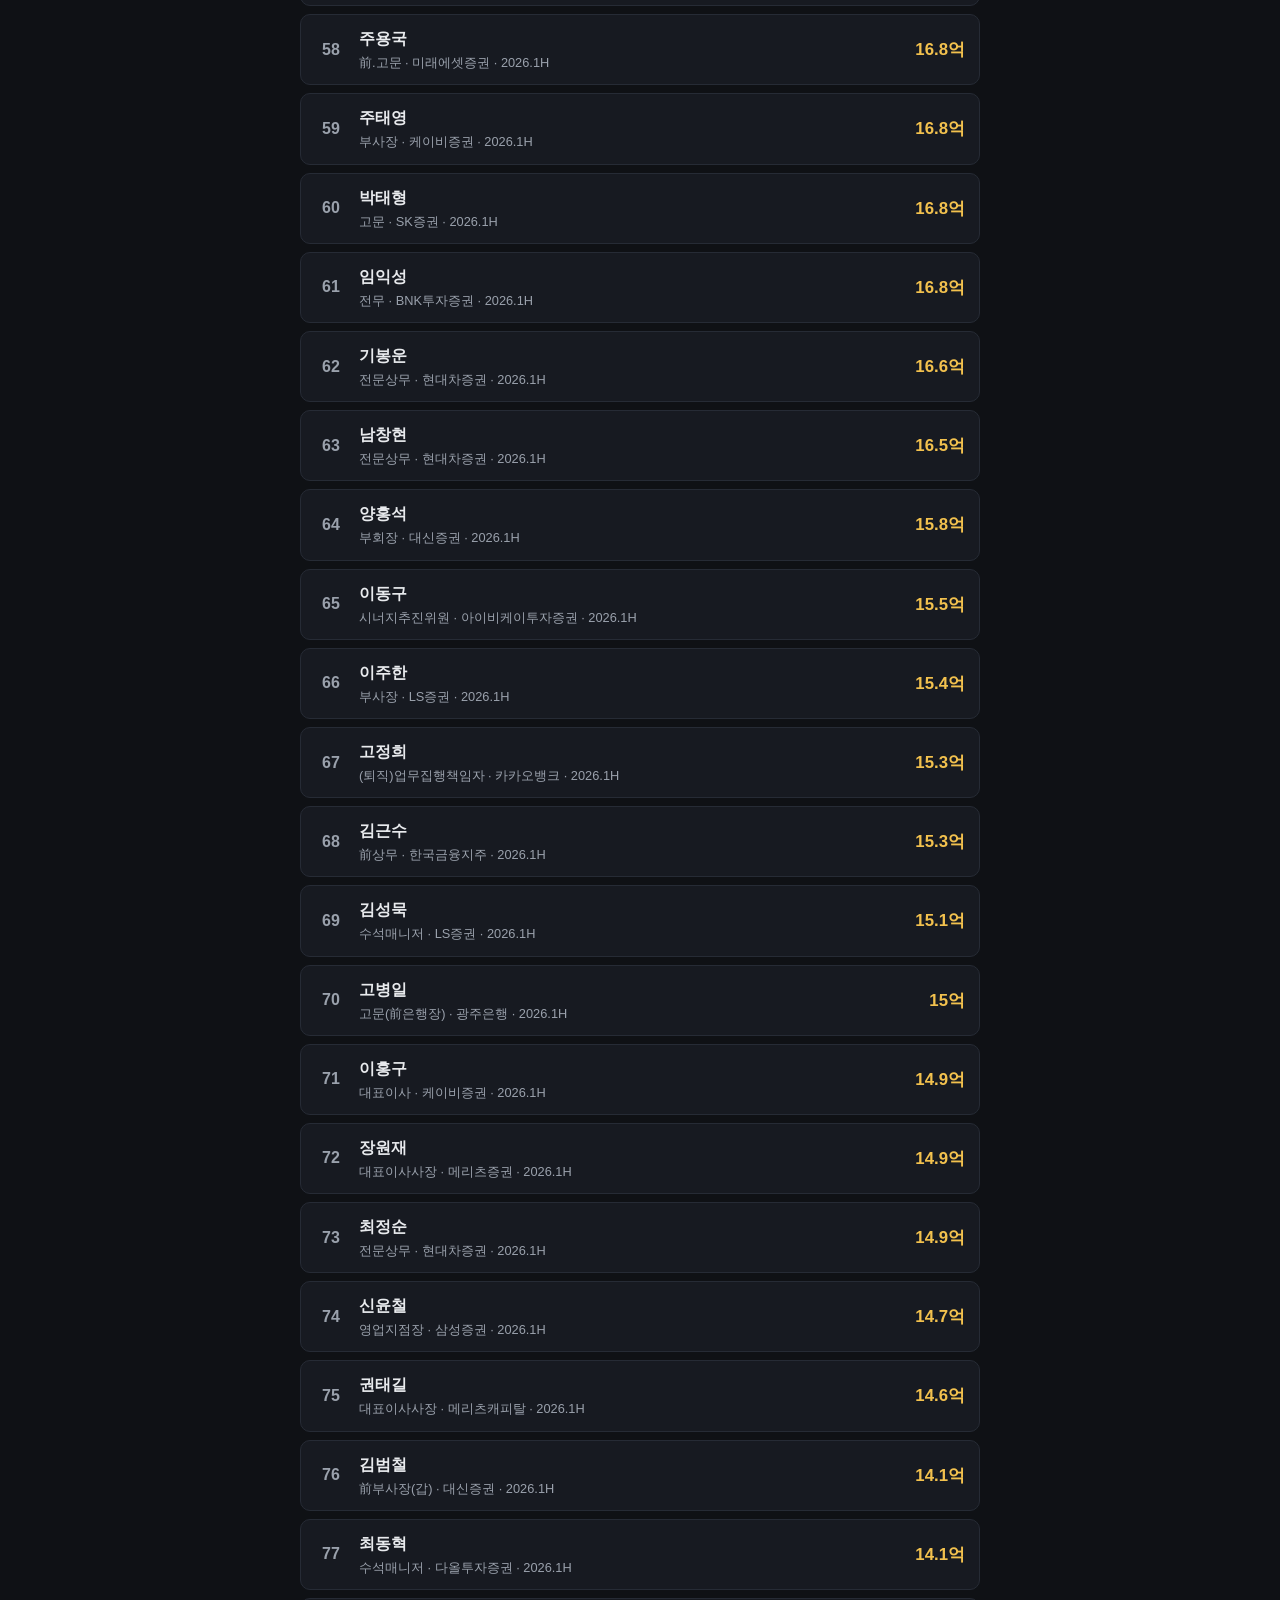
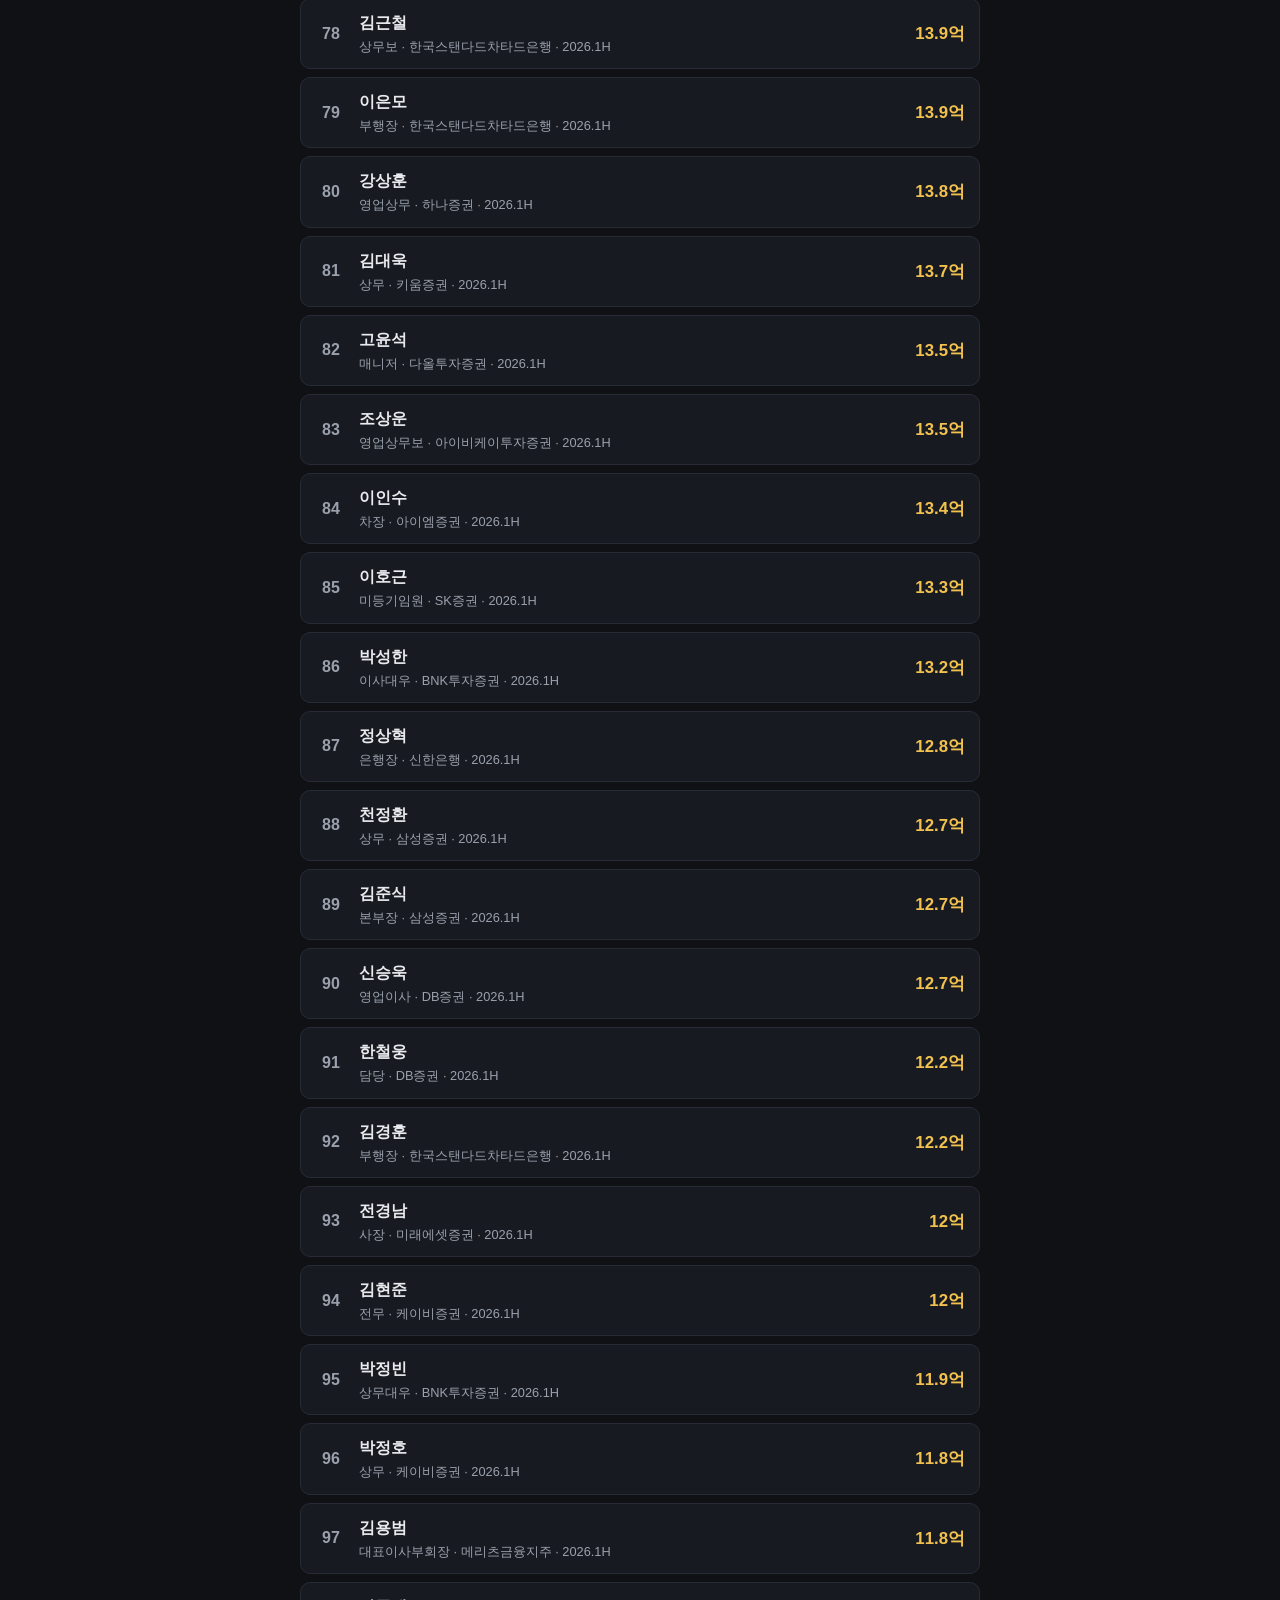
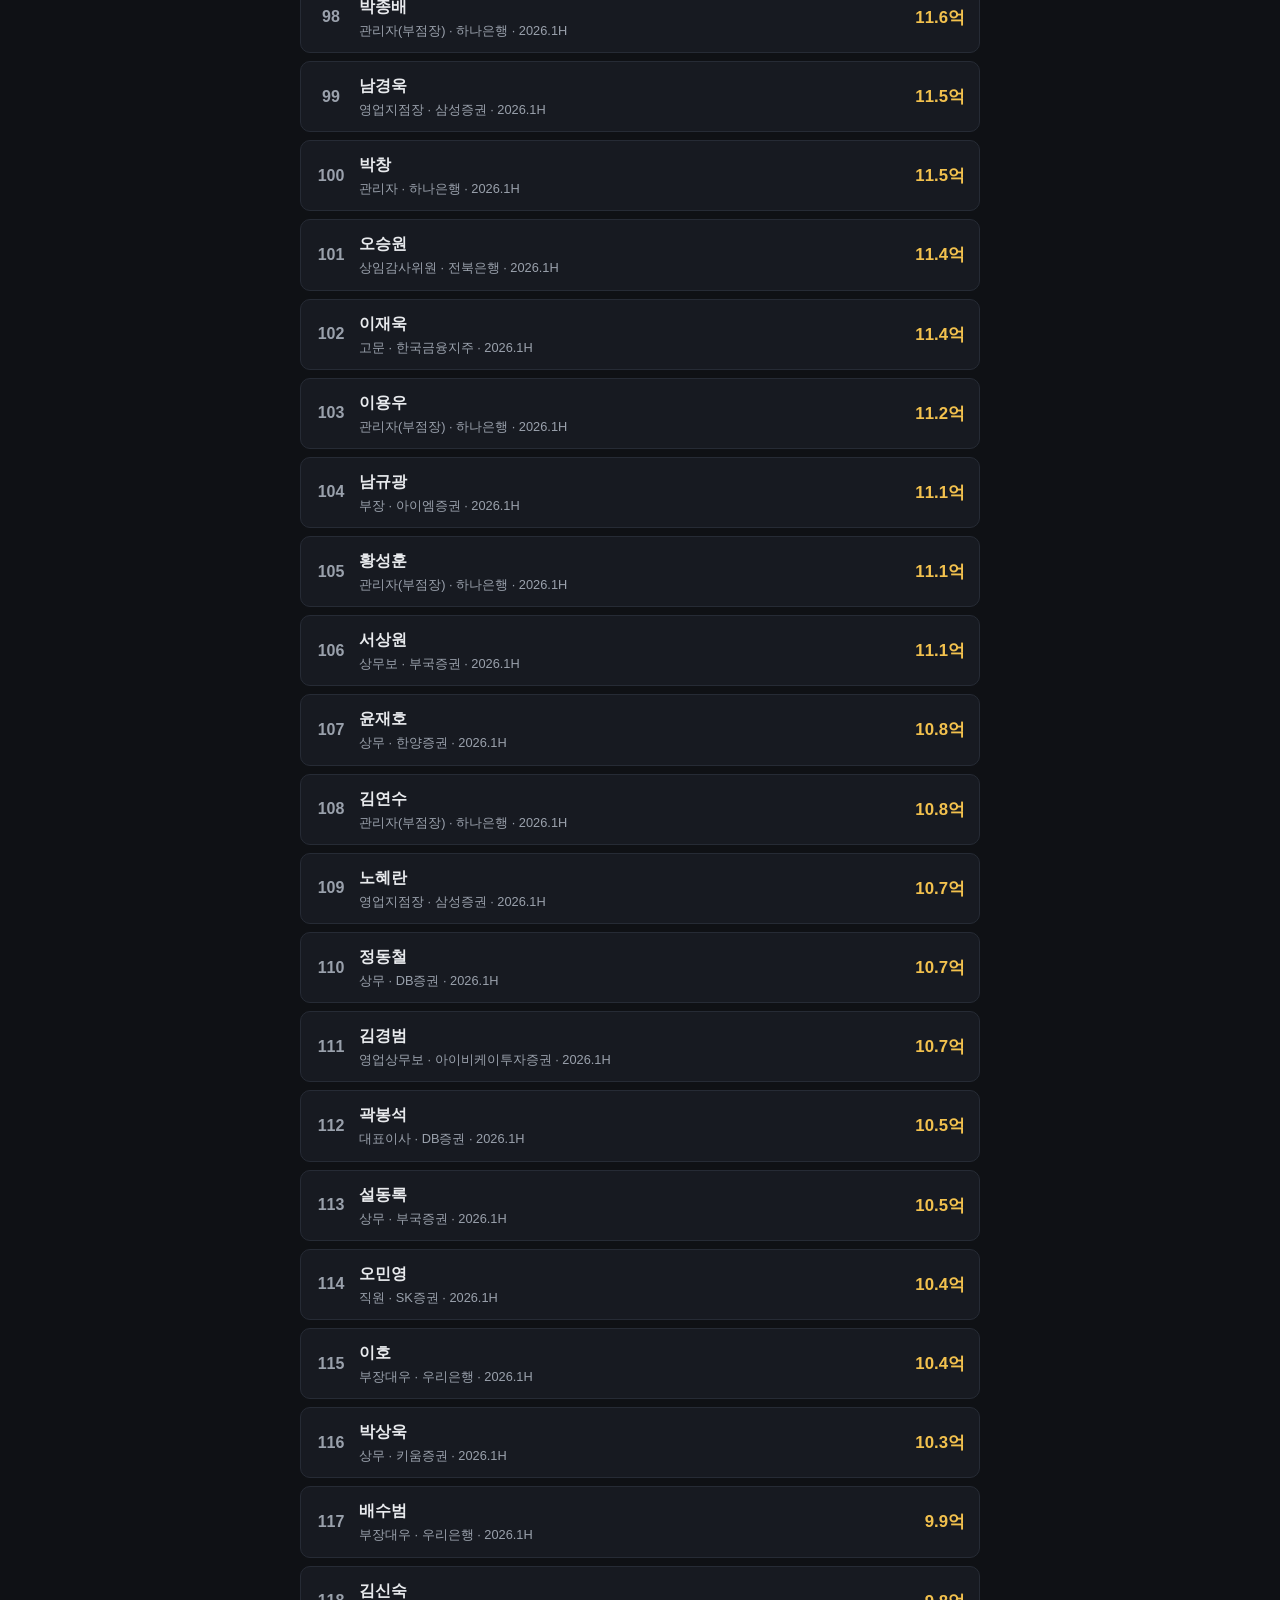
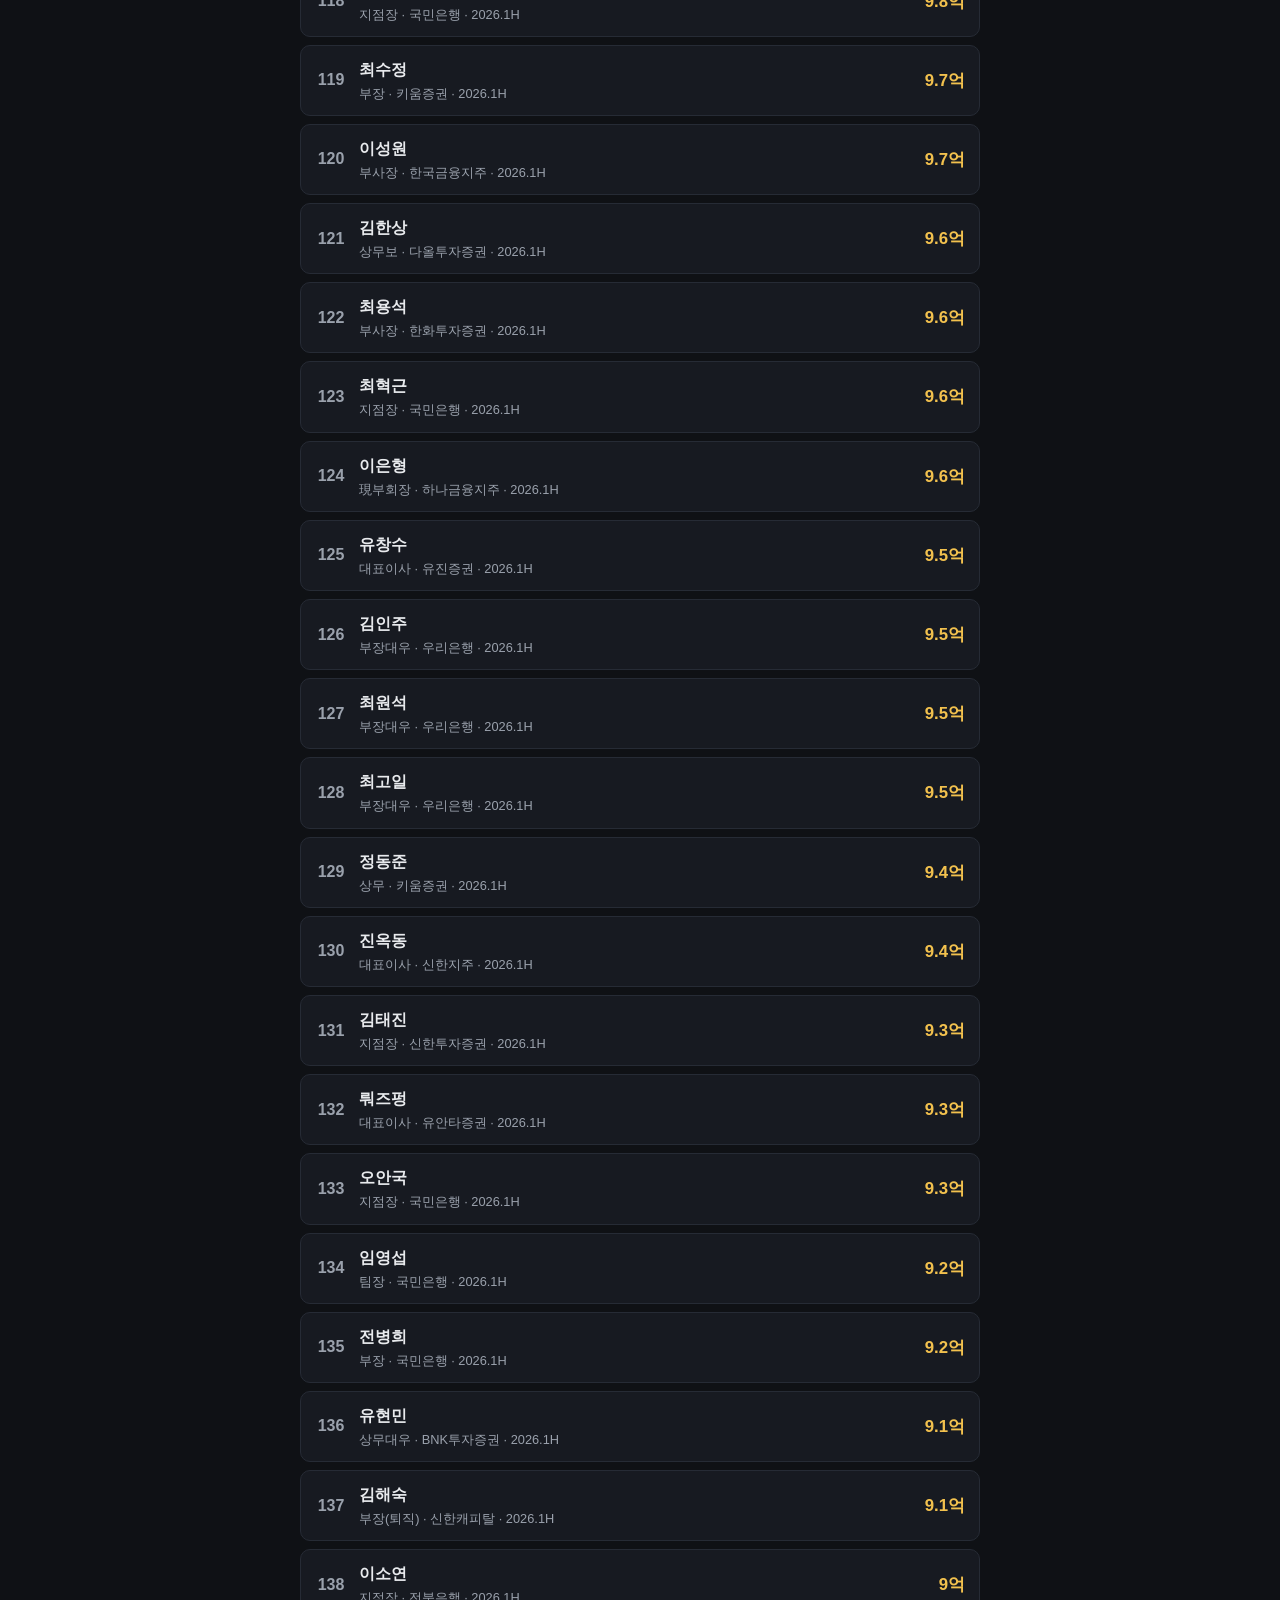
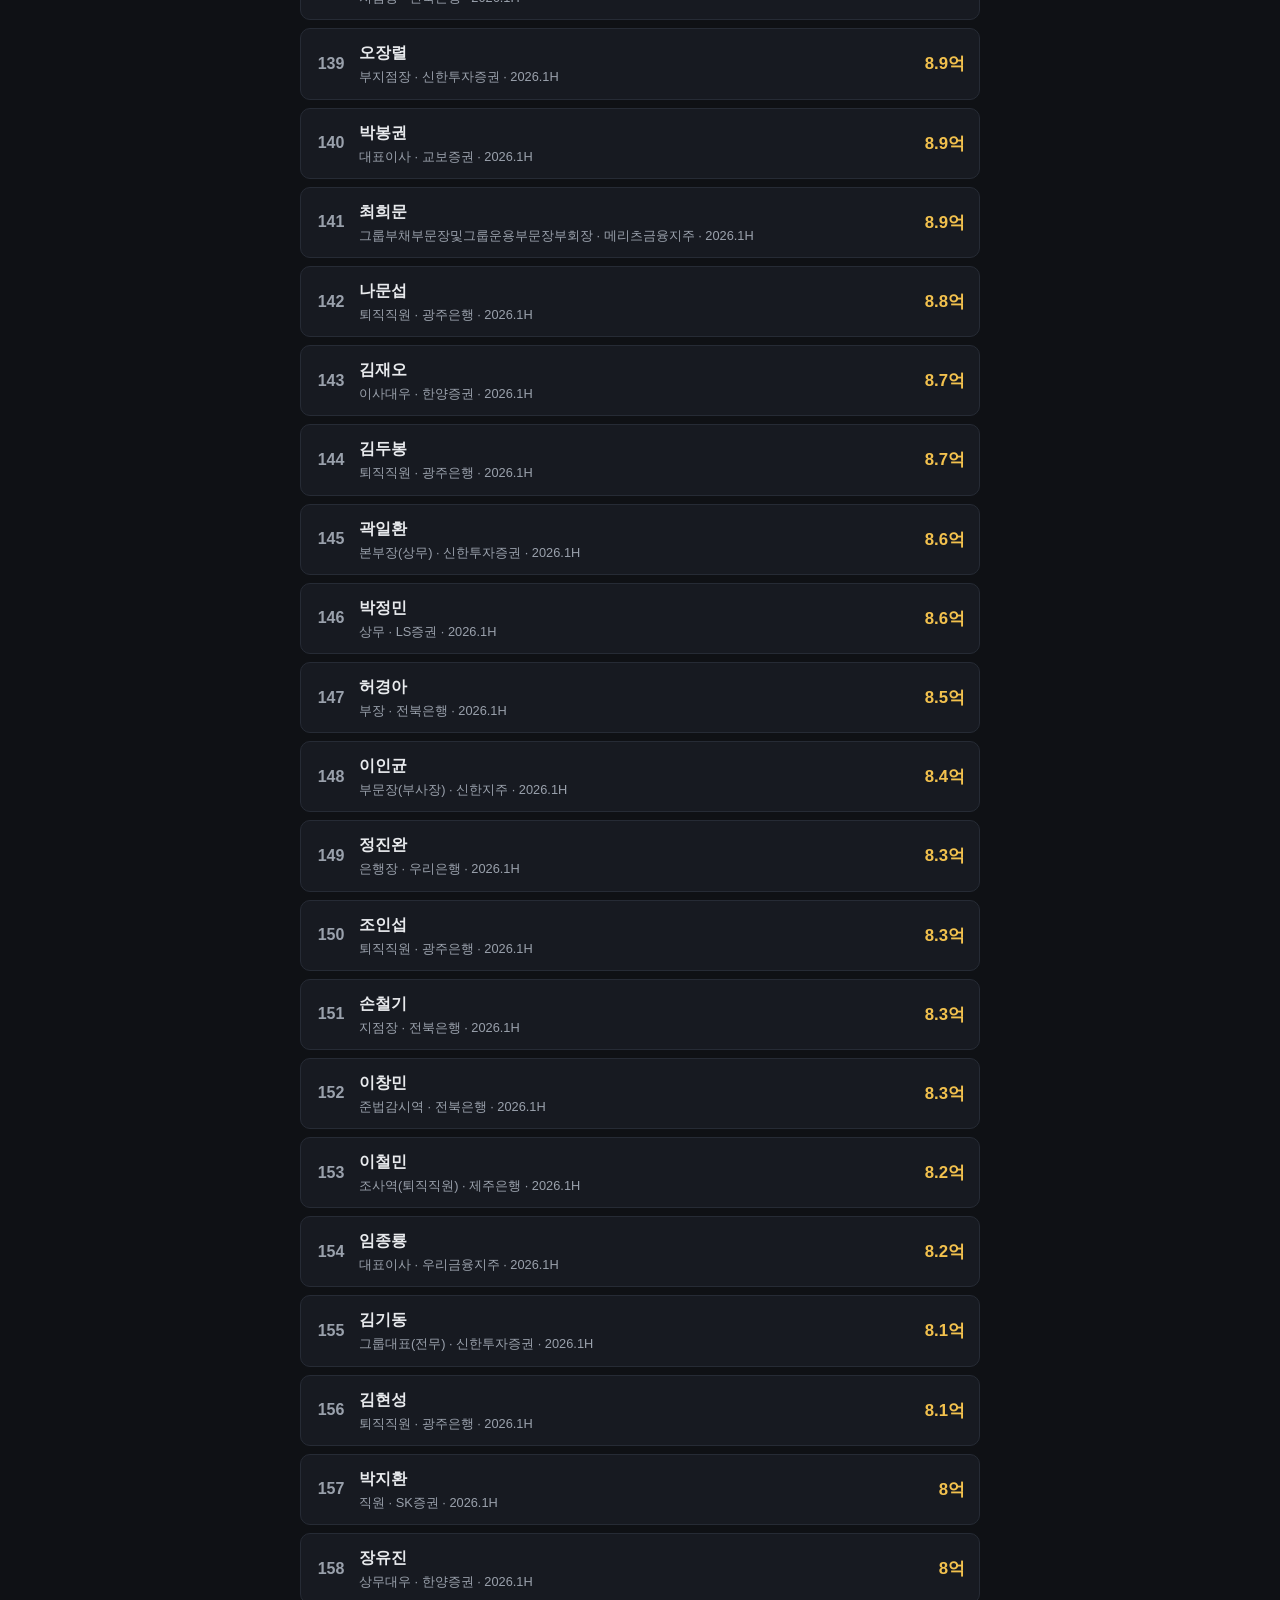
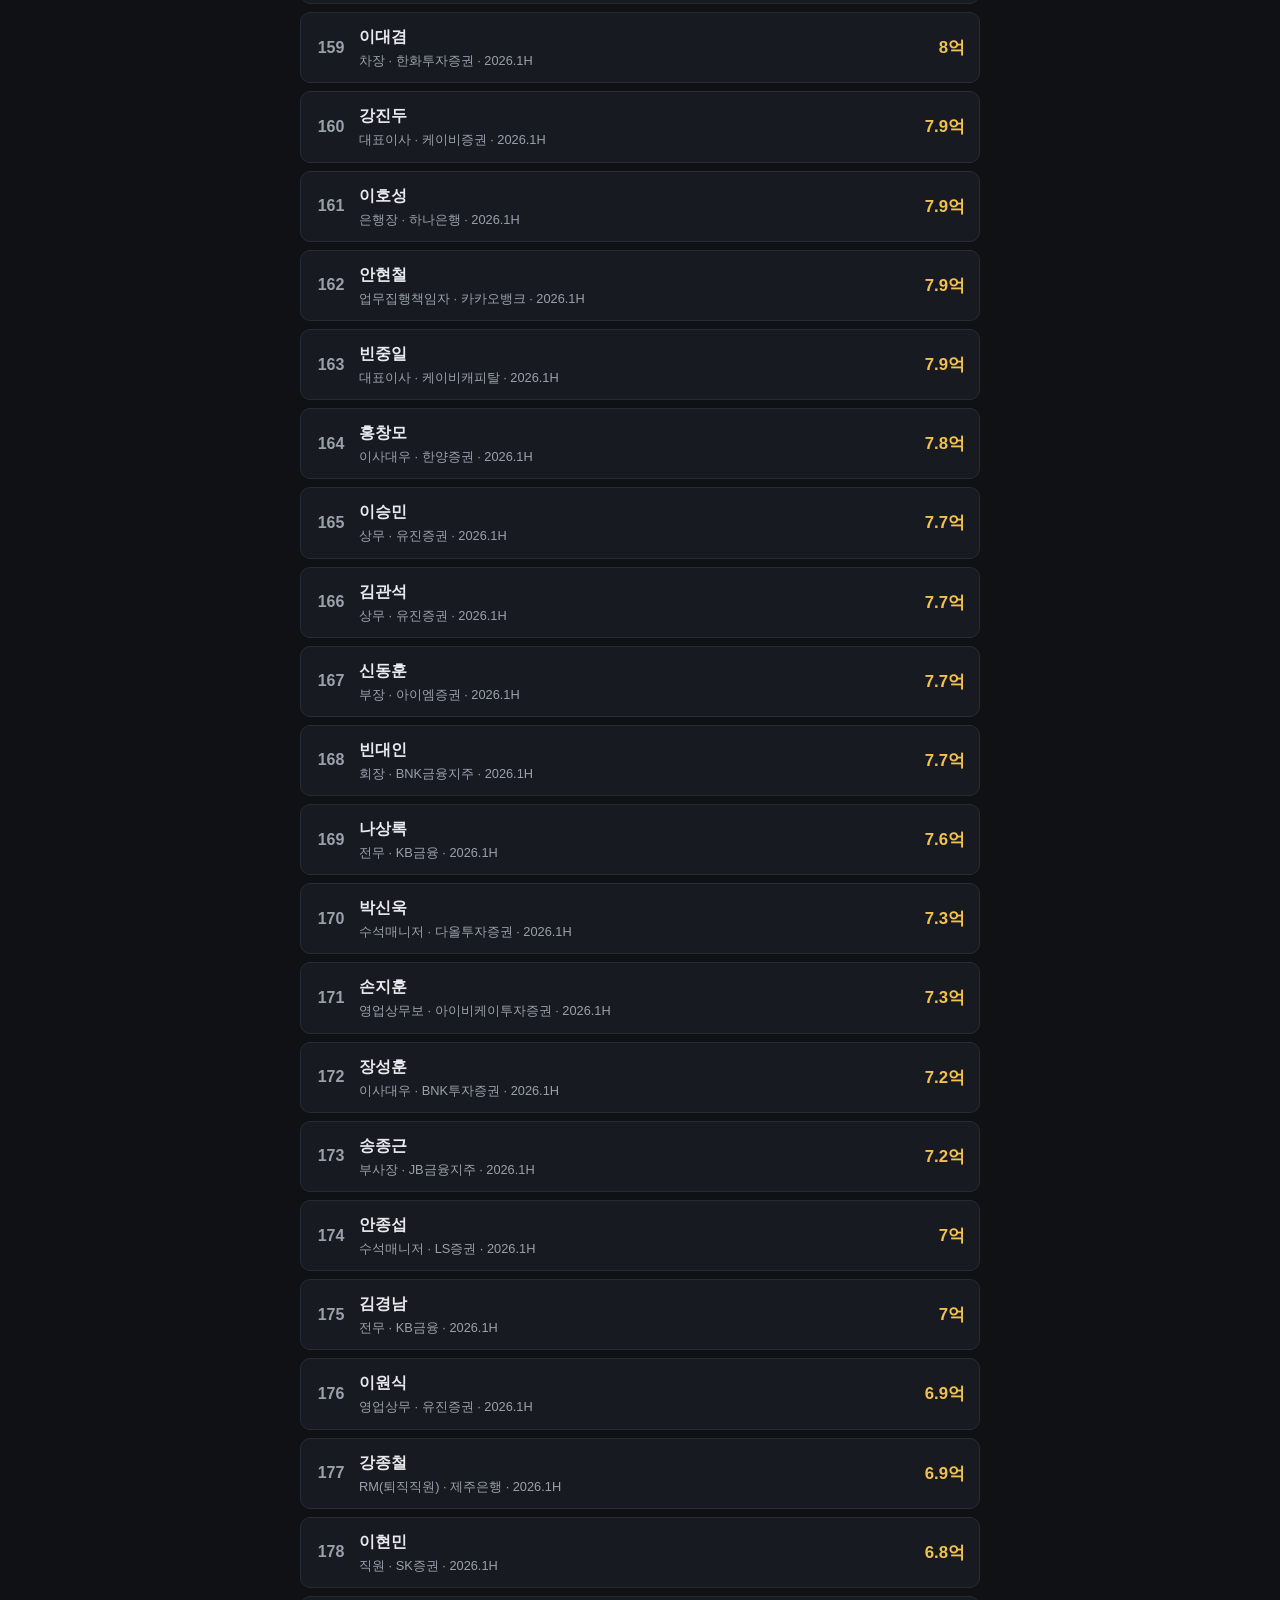
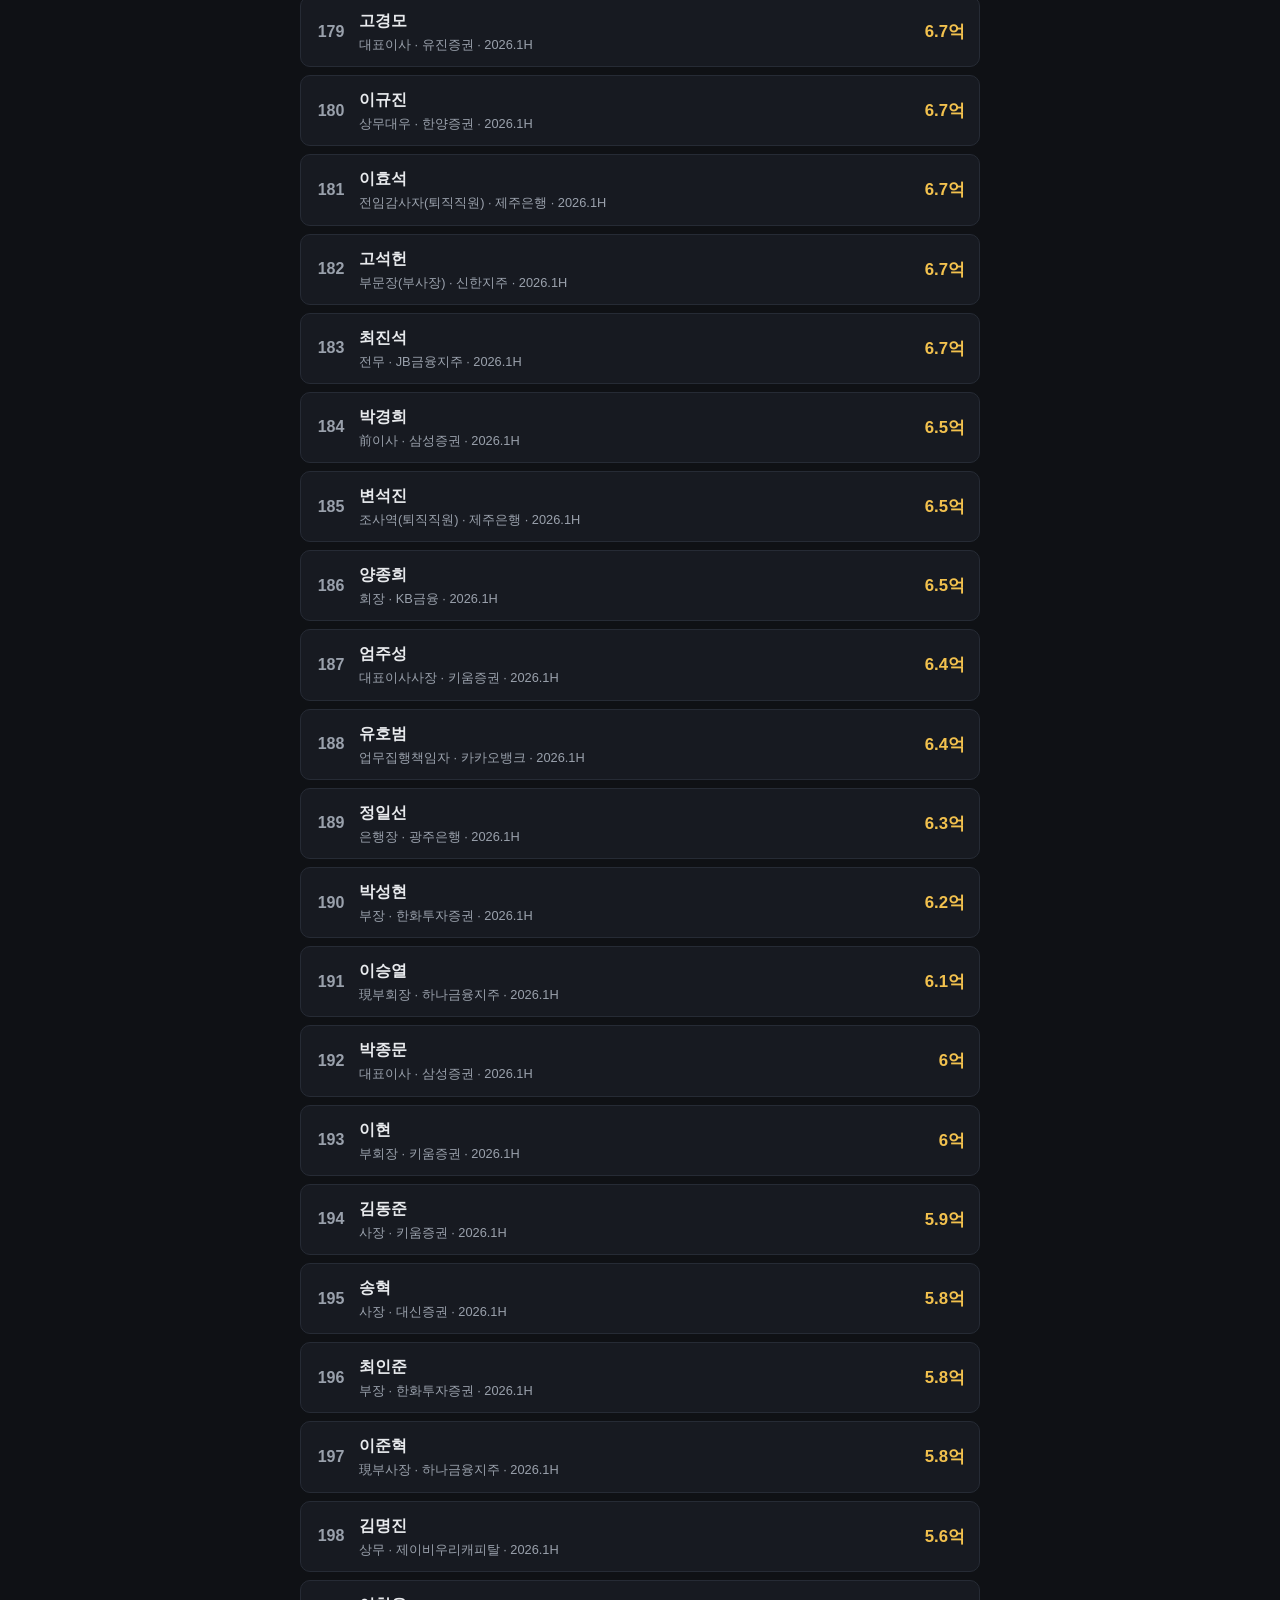
==== commit 54113cdd: "Add 금융지주 (financial holding companies) sector 10 major holding companies (KB금융, 신한지주, 하나금융지주, etc.)." ====
--- a/site/index.html
+++ b/site/index.html
@@ -3,12 +3,12 @@
 <head>
 <meta charset="UTF-8" />
 <meta name="viewport" content="width=device-width, initial-scale=1.0" />
-<title>증권·자산운용·은행·캐피탈 보수 랭킹</title>
+<title>증권·자산운용·은행·캐피탈·지주 보수 랭킹</title>
 <link rel="stylesheet" href="style.css" />
 </head>
 <body>
   <header class="hero">
-    <h1>증권·자산운용·은행·캐피탈 개인별 보수 랭킹</h1>
+    <h1>증권·자산운용·은행·캐피탈·지주 개인별 보수 랭킹</h1>
     <p class="note">
       DART 공시의 「보수 5억원 이상」 개인별 보수 기준입니다. 이사·감사와 직원 상위 5명 공시를 함께 담아
       회사에 따라 5명을 넘습니다. 전체 임직원 연봉 자료가 아닙니다.
@@ -37,6 +37,7 @@
         <button class="tab" data-sector="자산운용사">자산운용사</button>
         <button class="tab" data-sector="은행">은행</button>
         <button class="tab" data-sector="캐피탈사">캐피탈사</button>
+        <button class="tab" data-sector="금융지주">금융지주</button>
       </div>
     </div>
 
